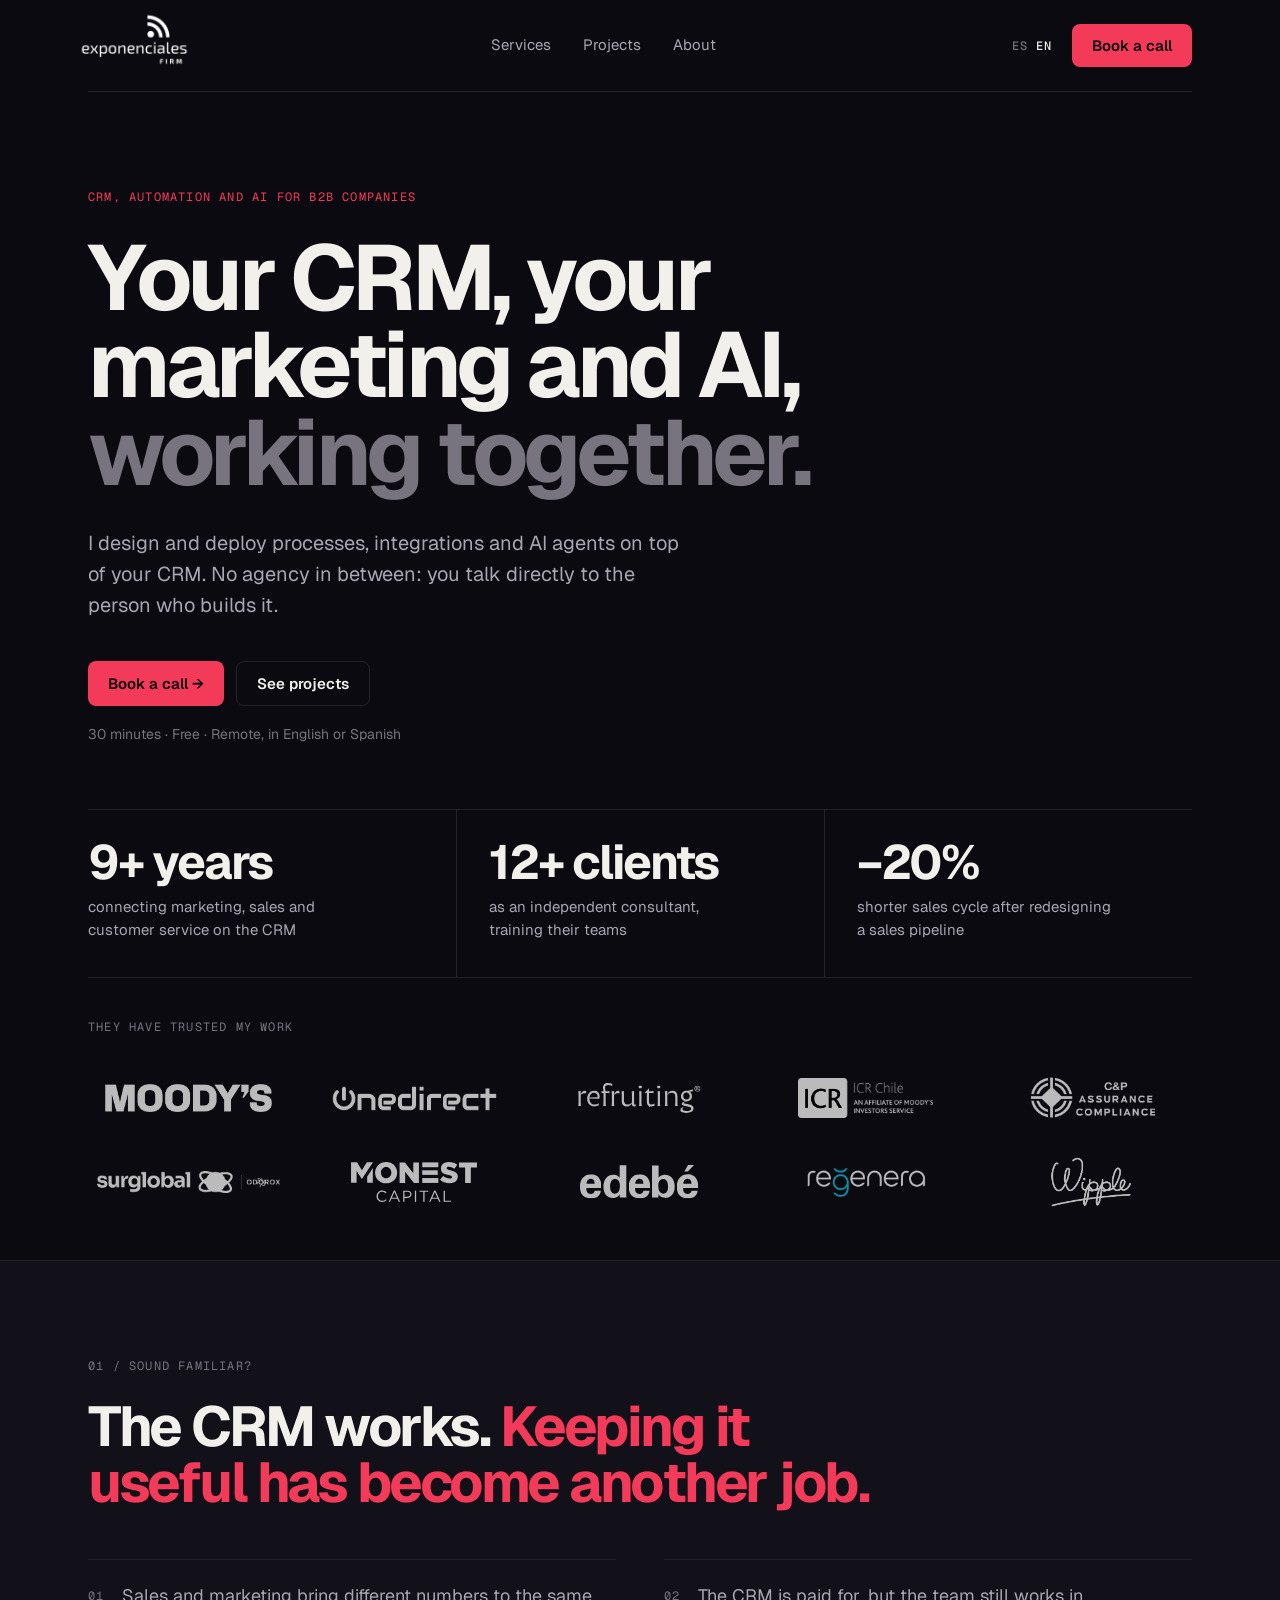
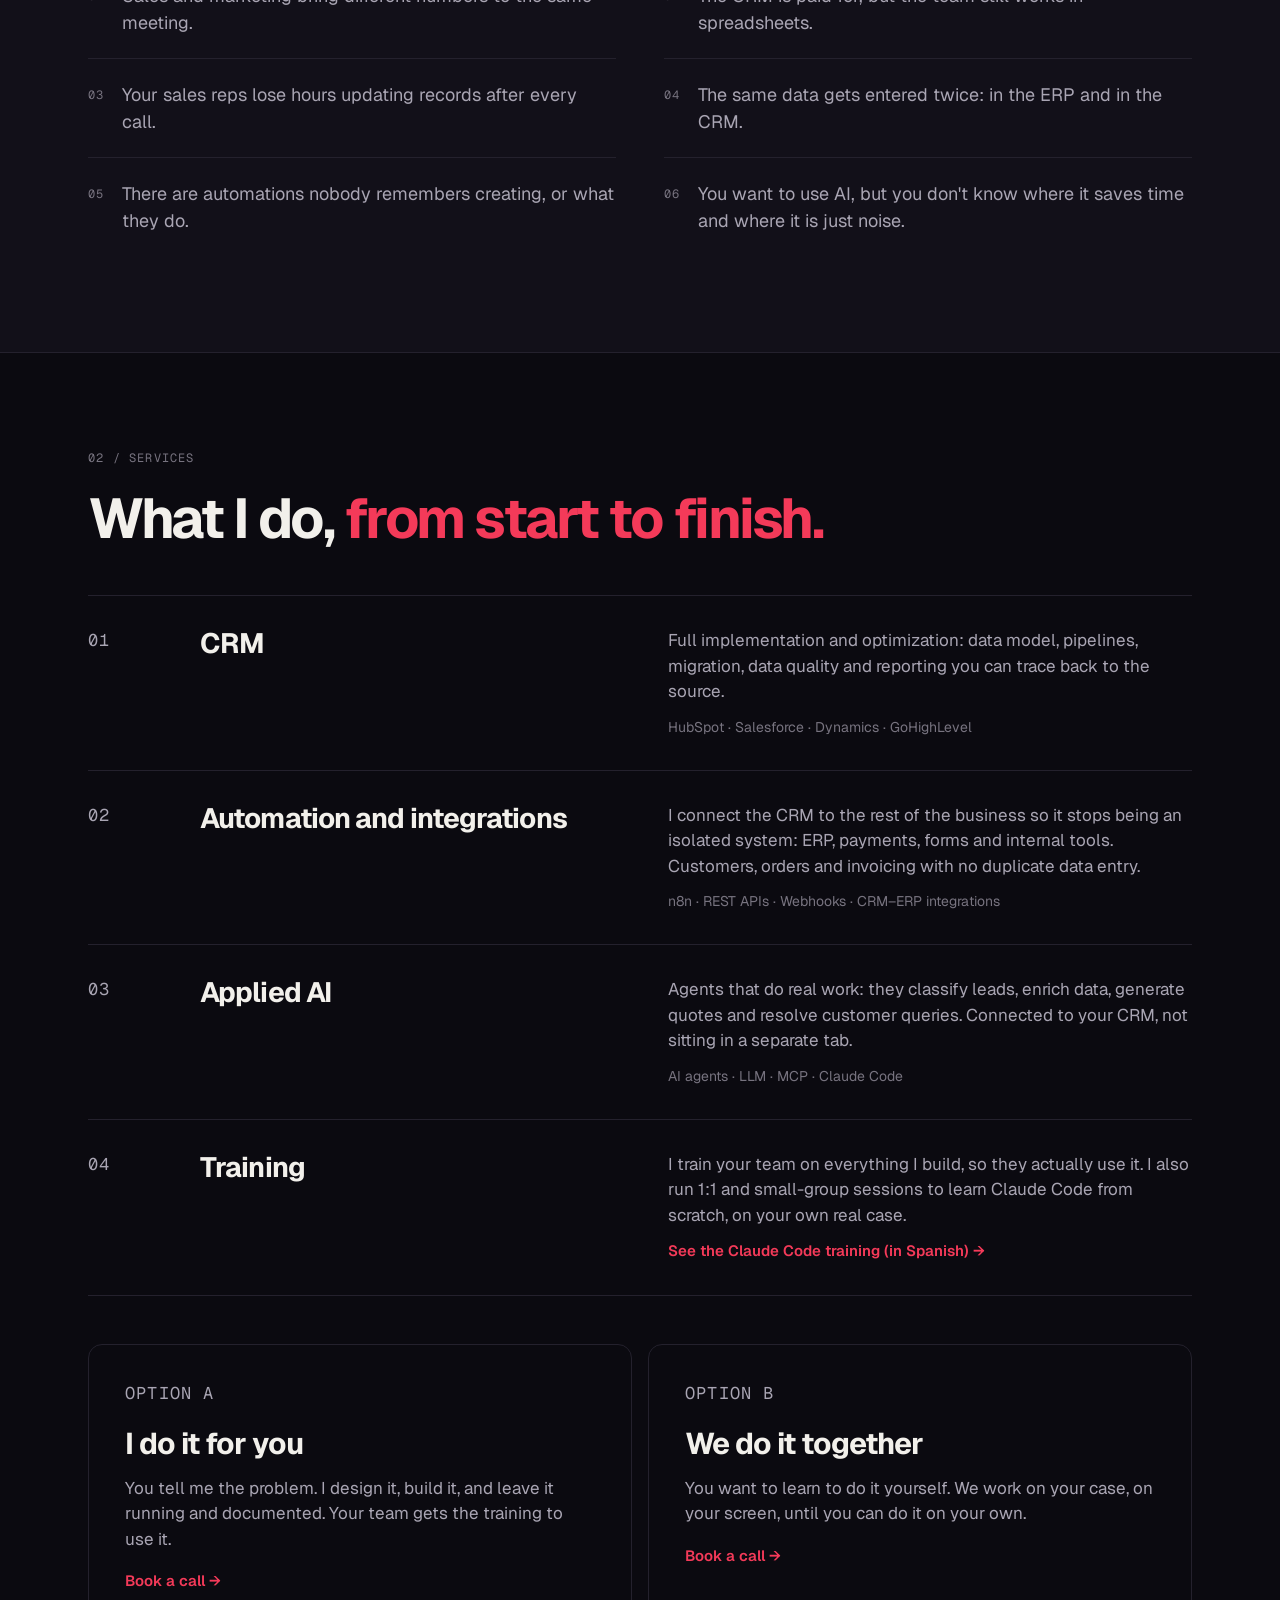
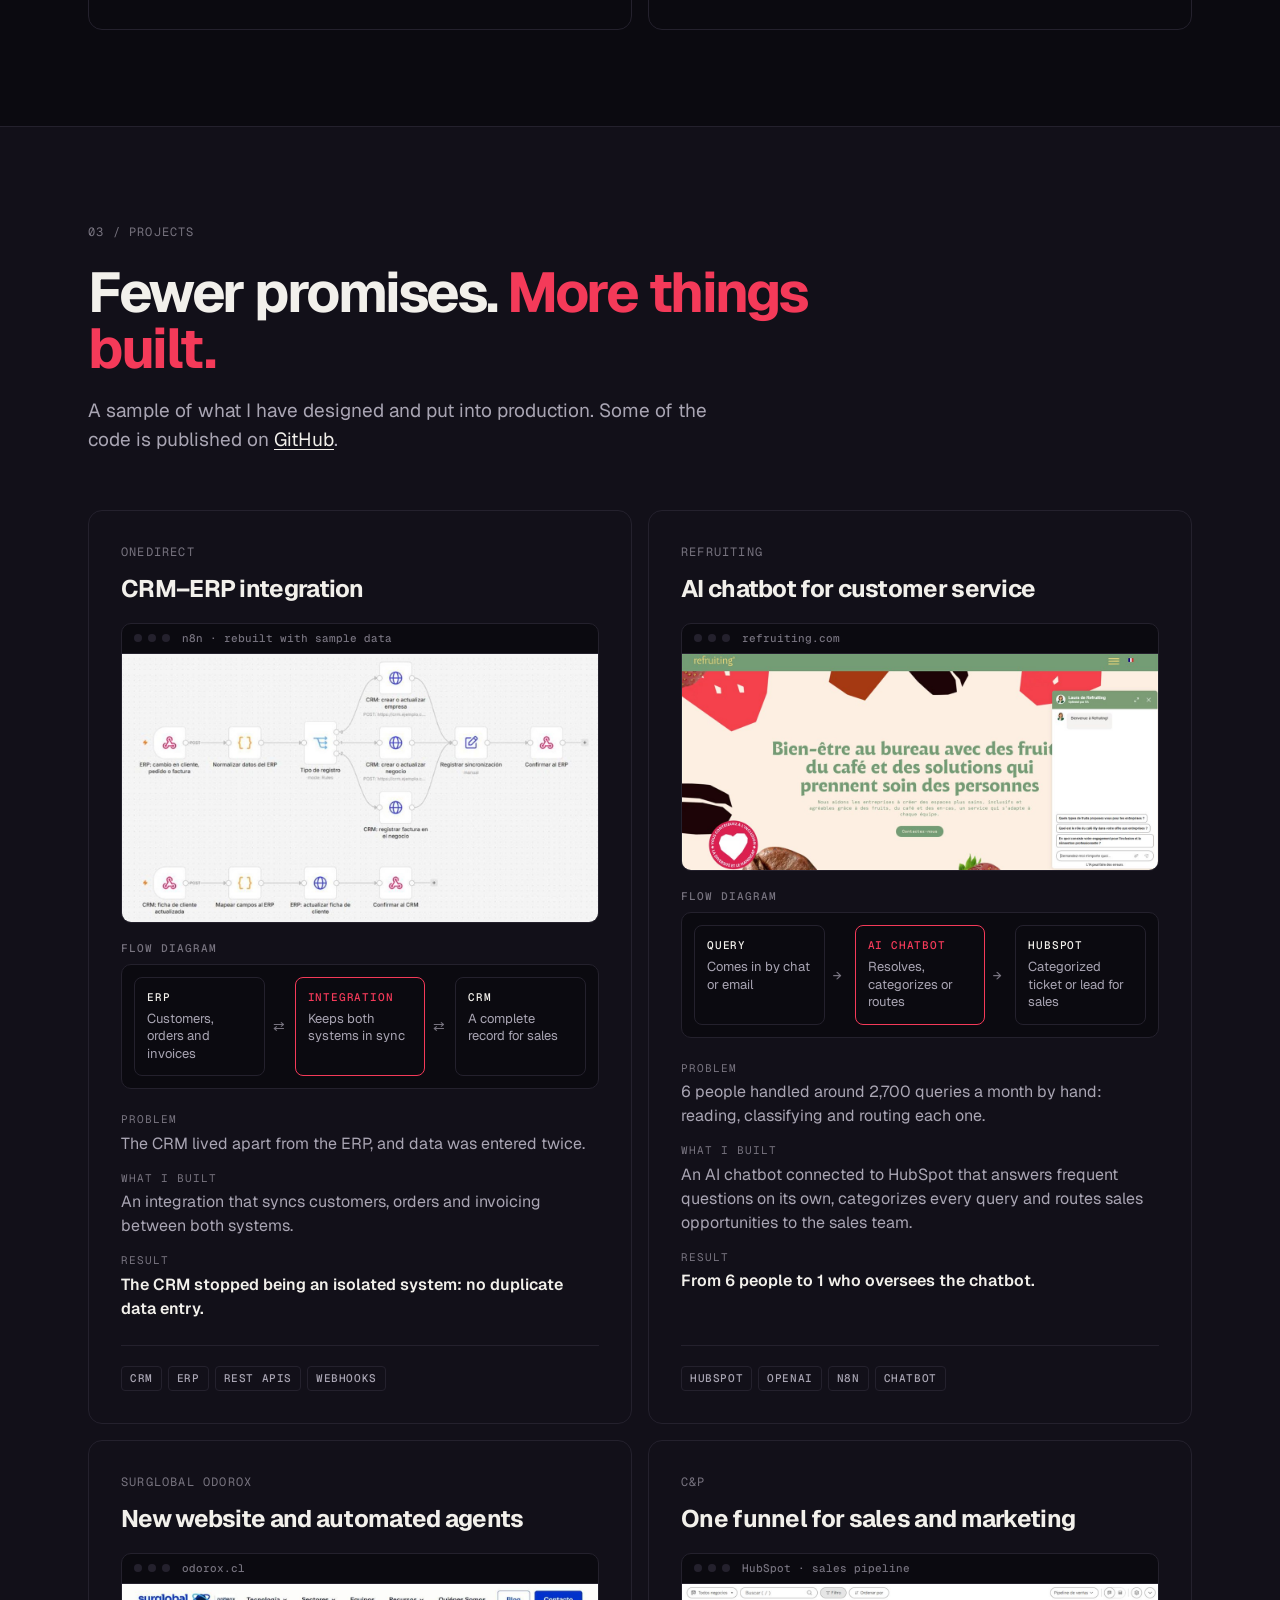
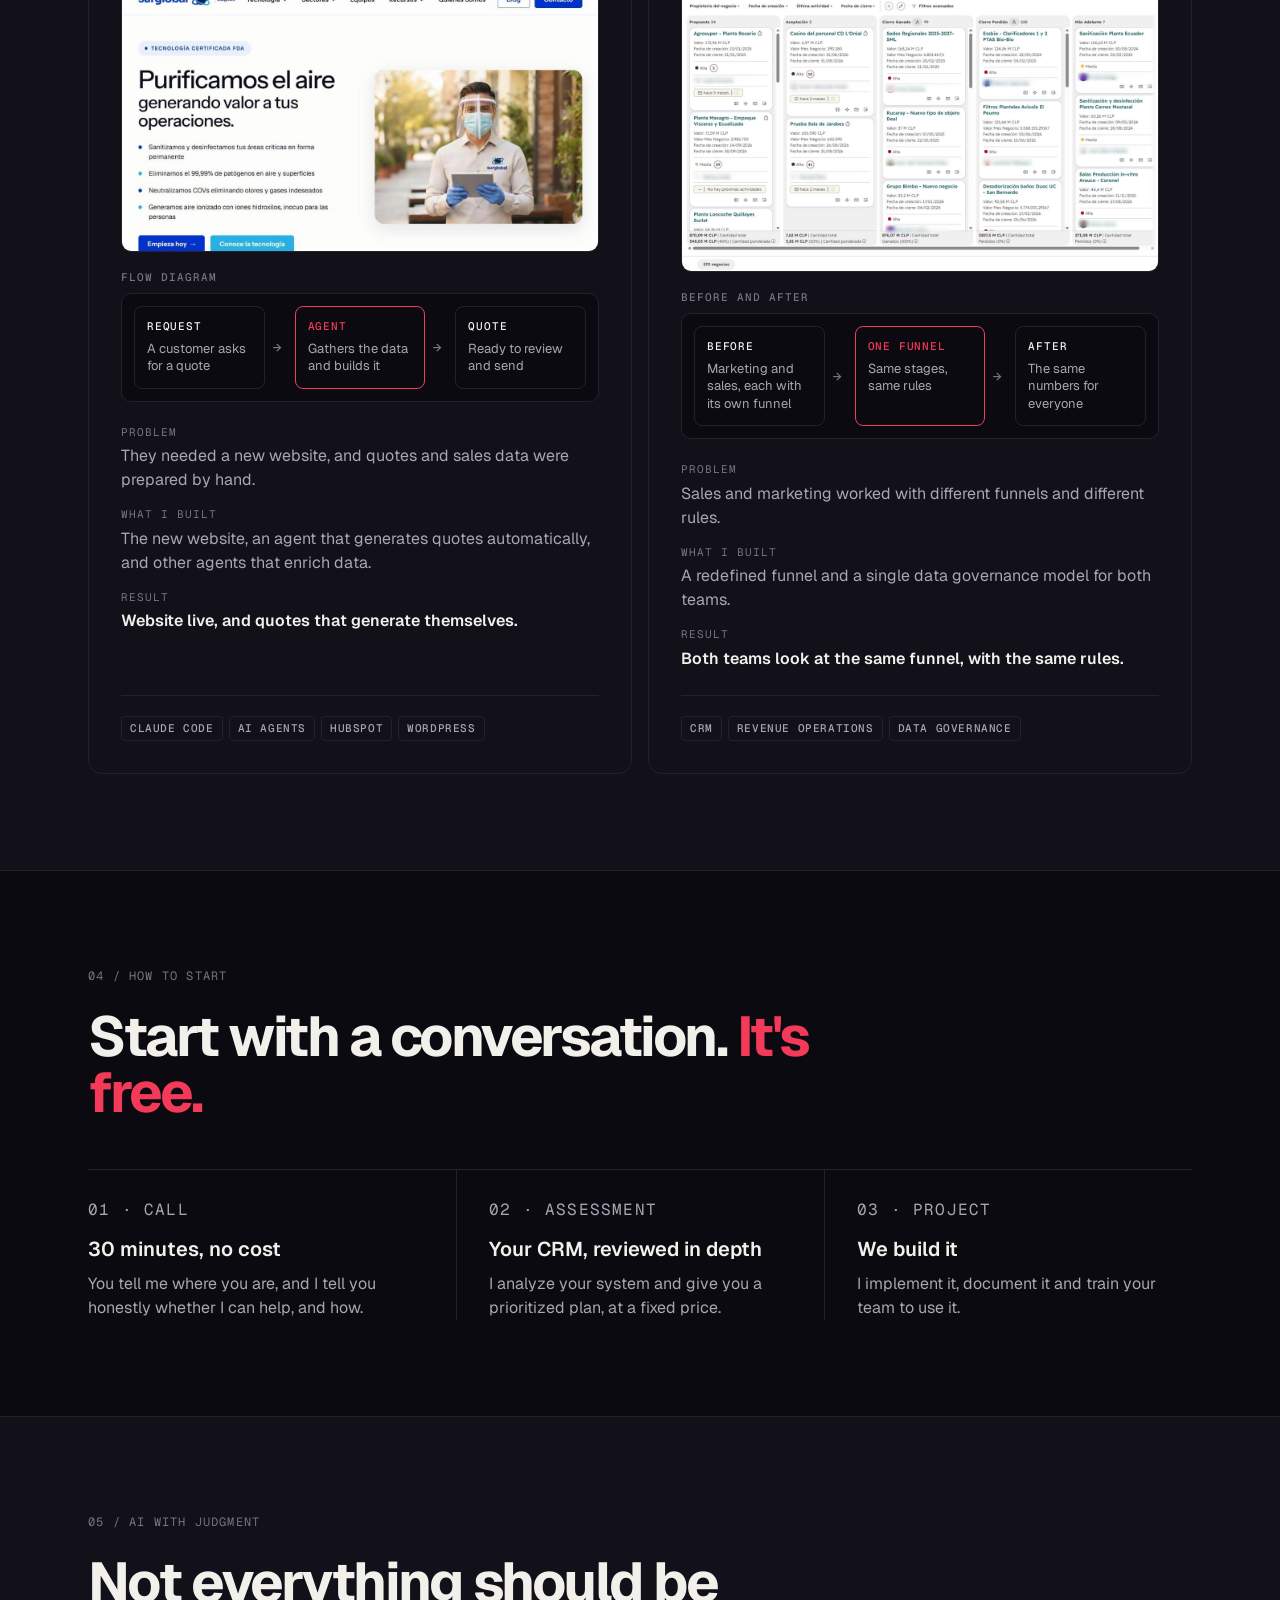
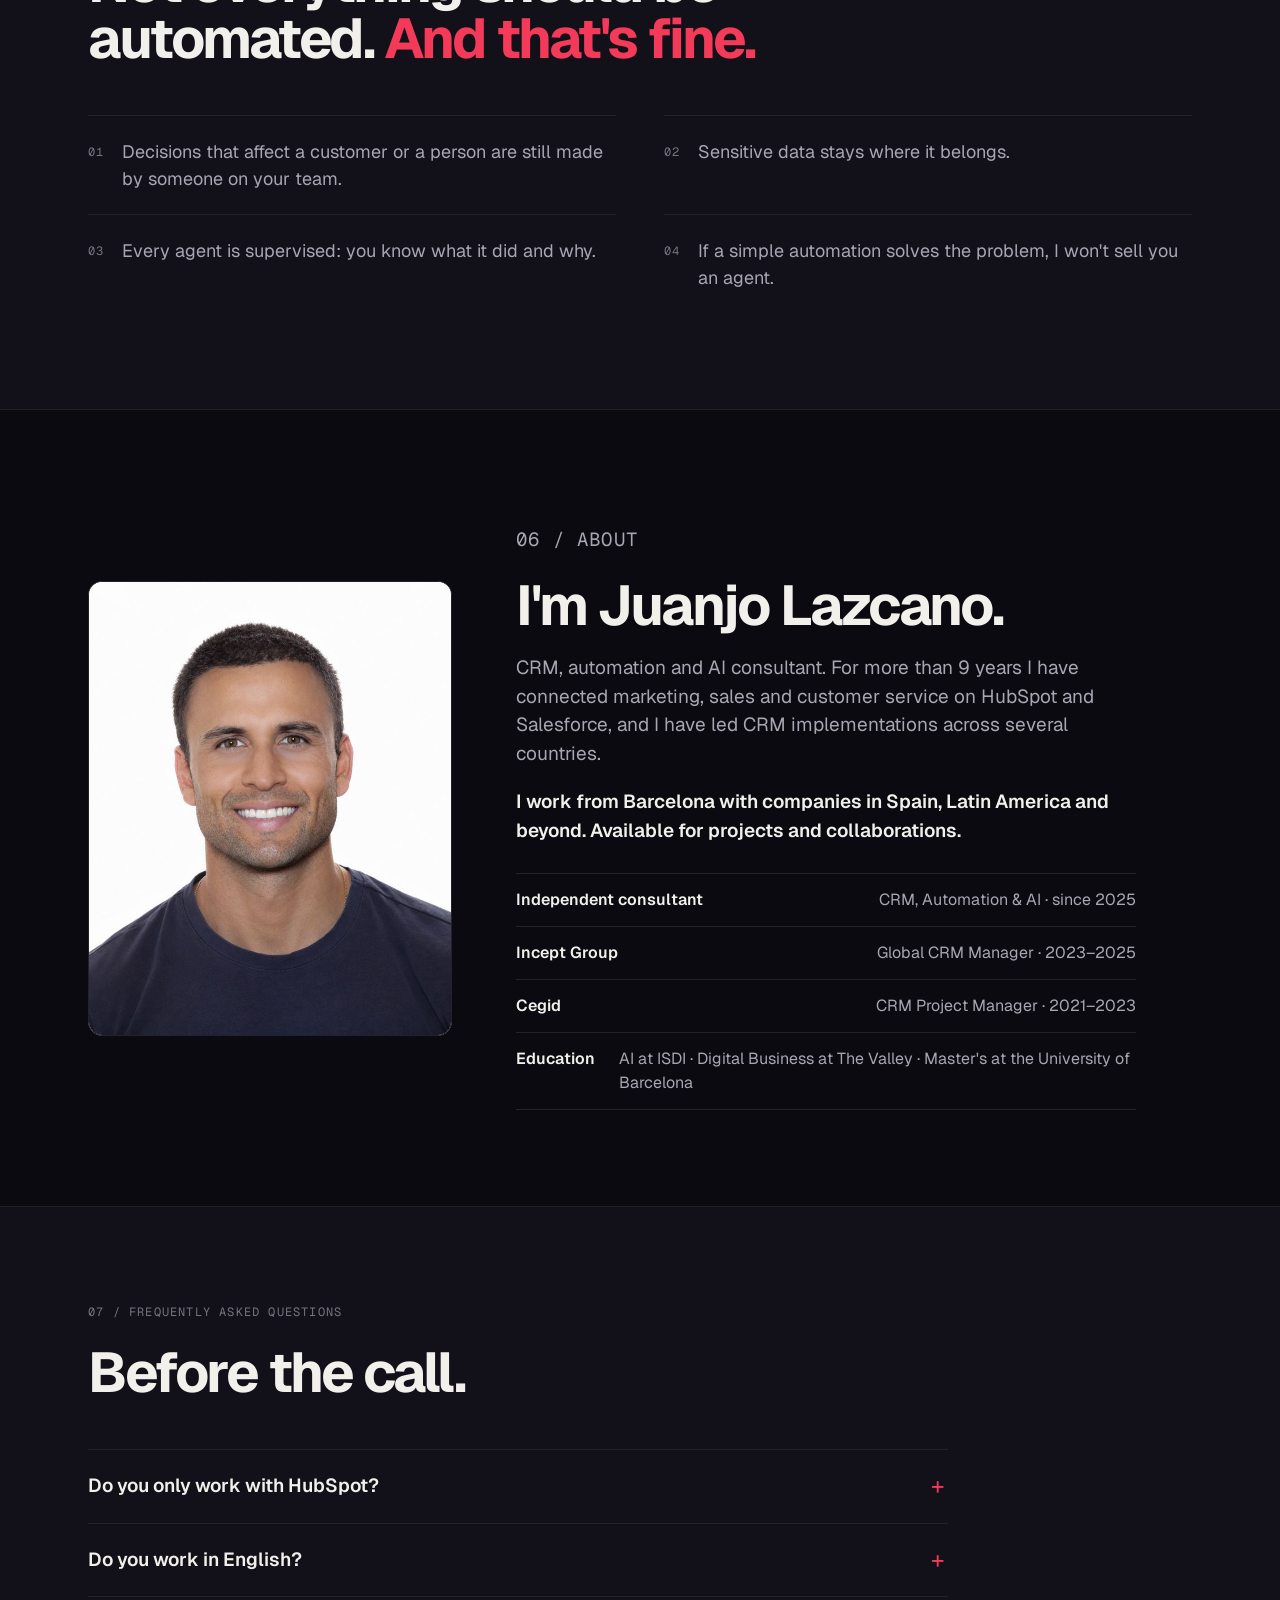
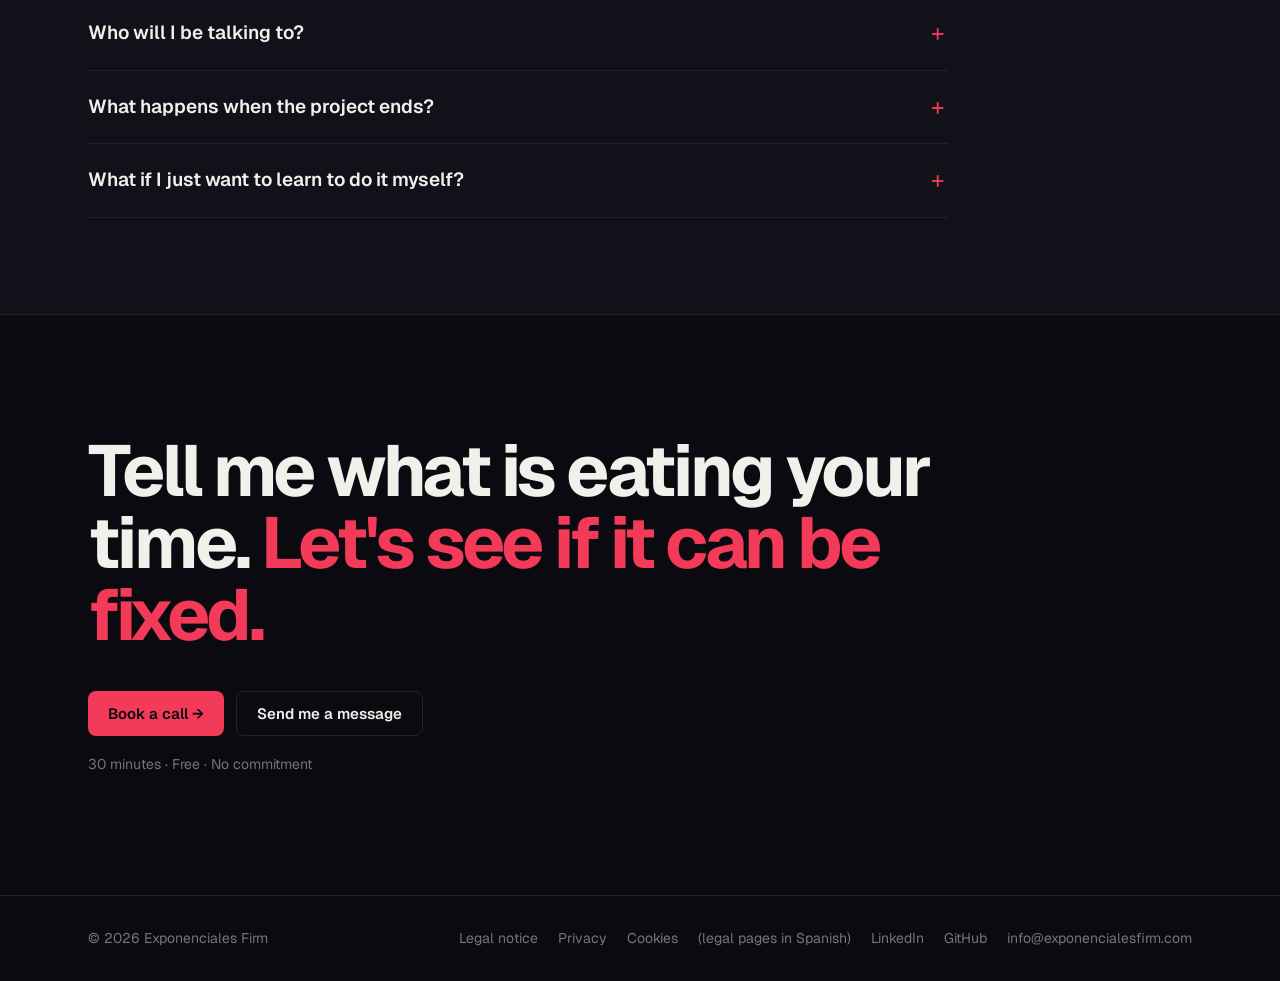
==== en/index.html @ 1106f05f "Proyectos: captura del pipeline en HubSpot en la tarjeta de C&P (nombres de personas difuminados) Co" ====
<!doctype html>
<html lang="en">
<head>
<meta charset="utf-8">
<meta name="viewport" content="width=device-width, initial-scale=1">
<title>CRM, HubSpot &amp; AI Consultant for B2B | Exponenciales Firm</title>
<meta name="description" content="CRM, automation and AI consulting for B2B companies. HubSpot, Salesforce, n8n and AI agents, with no agency in between. Book a free call.">
<link rel="icon" type="image/png" sizes="32x32" href="/favicon-32.png">
<link rel="icon" type="image/png" sizes="512x512" href="/favicon-512.png">
<link rel="apple-touch-icon" href="/apple-touch-icon.png">
<meta name="theme-color" content="#0B0A10">
<meta name="author" content="Juanjo Lazcano">
<link rel="canonical" href="https://exponencialesfirm.com/en/">
<link rel="alternate" hreflang="es" href="https://exponencialesfirm.com/">
<link rel="alternate" hreflang="en" href="https://exponencialesfirm.com/en/">
<link rel="alternate" hreflang="x-default" href="https://exponencialesfirm.com/">
<meta property="og:type" content="website">
<meta property="og:locale" content="en_US">
<meta property="og:site_name" content="Exponenciales Firm">
<meta property="og:url" content="https://exponencialesfirm.com/en/">
<meta property="og:title" content="Your CRM, your marketing and AI, working together">
<meta property="og:description" content="CRM, automation and AI for B2B companies. No agency in between: you talk directly to the person who builds it.">
<meta property="og:image" content="https://exponencialesfirm.com/compartir-en.jpg">
<meta property="og:image:width" content="1200">
<meta property="og:image:height" content="630">
<meta name="twitter:card" content="summary_large_image">
<link rel="preconnect" href="https://fonts.googleapis.com">
<link href="https://fonts.googleapis.com/css2?family=Geist:wght@400;500;600;700&family=Geist+Mono:wght@500&display=swap" rel="stylesheet">
<style>
  :root{
    --bg:#0B0A10; --bg-2:#121019; --line:#24212D; --text:#F2F0EB; --text-2:#A9A5B3; --text-3:#77737F;
    --coral:#F43A59;
  }
  *{box-sizing:border-box;margin:0;padding:0}
  html{scroll-behavior:smooth}
  @media (prefers-reduced-motion:reduce){html{scroll-behavior:auto}}
  body{font-family:"Geist",system-ui,sans-serif;background:var(--bg);color:var(--text);-webkit-font-smoothing:antialiased;line-height:1.5}
  a{color:inherit;text-decoration:none}
  :focus-visible{outline:2px solid var(--text);outline-offset:3px;border-radius:4px}
  .wrap{max-width:1200px;margin:0 auto;padding:0 48px}
  .mono{font-family:"Geist Mono",ui-monospace,monospace;font-size:12px;letter-spacing:1.2px;text-transform:uppercase;color:var(--text-3)}
  .kicker{margin-bottom:24px}

  nav{display:flex;align-items:center;justify-content:space-between;padding:20px 0;border-bottom:1px solid var(--line)}
  nav img{height:72px;margin:-14px 0 -14px -14px;filter:brightness(0) invert(1)}
  nav ul{display:flex;gap:32px;list-style:none;font-size:15px;color:var(--text-2)}
  .nav-right{display:flex;align-items:center;gap:20px}
  .lang{display:flex;gap:8px;font:500 12px/1 "Geist Mono",ui-monospace,monospace;letter-spacing:1px;color:var(--text-3)}
  .lang a:hover,.lang a[aria-current]{color:var(--text)}
  nav ul a:hover{color:var(--text)}
  .btn{display:inline-flex;align-items:center;gap:8px;font:600 15px/1 "Geist",sans-serif;padding:14px 20px;border-radius:8px;transition:transform .15s}
  .btn:hover{transform:translateY(-1px)}
  @media (prefers-reduced-motion:reduce){.btn{transition:none}.btn:hover{transform:none}}
  .btn--coral{background:var(--coral);color:#0B0A10}
  .btn--ghost{border:1px solid var(--line);color:var(--text)}

  section{padding:96px 0}
  .alt{background:var(--bg-2);border-top:1px solid var(--line);border-bottom:1px solid var(--line)}
  h2{font-weight:700;font-size:56px;line-height:1;letter-spacing:-2.5px;max-width:820px}
  h2 span{color:var(--coral)}
  .intro{font-size:19px;color:var(--text-2);max-width:620px;margin-top:20px}
  .intro a{color:var(--text);text-decoration:underline;text-underline-offset:3px}

  /* Hero */
  .hero{padding:96px 0 64px}
  .hero .mono{color:var(--coral);margin-bottom:28px}
  h1{font-weight:700;font-size:92px;line-height:.95;letter-spacing:-4.5px;max-width:1000px}
  h1 span{color:var(--text-3)}
  .lede{font-size:20px;line-height:1.55;color:var(--text-2);max-width:600px;margin:32px 0 40px}
  .ctas{display:flex;gap:12px;flex-wrap:wrap}
  .micro{margin-top:18px;font-size:14px;color:var(--text-3)}

  /* Cifras */
  .stats{display:grid;grid-template-columns:repeat(3,1fr);border-top:1px solid var(--line)}
  .stats > div{padding:28px 32px 36px 0}
  .stats > div + div{padding-left:32px;border-left:1px solid var(--line)}
  .stats b{display:block;font-weight:700;font-size:48px;letter-spacing:-2px;line-height:1}
  .stats p{color:var(--text-2);font-size:15px;margin-top:10px;max-width:260px}

  /* Clientes */
  .clients{padding:40px 0;border-top:1px solid var(--line)}
  .clients ul{list-style:none;display:grid;grid-template-columns:repeat(5,1fr);gap:8px 24px;margin-top:24px}
  .clients li{display:flex;align-items:center;justify-content:center;height:76px}
  .clients img{display:block;height:var(--h);width:auto;max-width:100%;object-fit:contain;filter:brightness(0) invert(1);opacity:.72}
  @media (max-width:860px){.clients ul{grid-template-columns:repeat(3,1fr)}.clients li{height:64px}.clients img{height:calc(var(--h) * .82)}}
  @media (max-width:520px){.clients ul{grid-template-columns:repeat(2,1fr);gap:4px 16px}}

  /* Filas numeradas */
  .rows{list-style:none;display:grid;grid-template-columns:1fr 1fr;gap:0 48px;margin-top:48px}
  .rows li{padding:22px 0;border-top:1px solid var(--line);display:flex;gap:18px;font-size:18px;color:var(--text-2)}
  .rows li .mono{padding-top:5px;flex:none}

  /* Servicios */
  .services{margin-top:48px;border-top:1px solid var(--line)}
  .service{display:grid;grid-template-columns:80px 1fr 1.2fr;gap:32px;padding:32px 0;border-bottom:1px solid var(--line);align-items:start}
  .service h3{font-weight:700;font-size:28px;letter-spacing:-.9px;line-height:1.1}
  .service p{color:var(--text-2);font-size:17px}
  .service .tools{margin-top:12px;font-size:14px;color:var(--text-3)}
  .service a{color:var(--coral);font-weight:600;font-size:15px;display:inline-block;margin-top:12px}

  /* Dos formas */
  .modes{display:grid;grid-template-columns:1fr 1fr;gap:16px;margin-top:48px}
  .mode{border:1px solid var(--line);border-radius:14px;padding:36px;background:var(--bg)}
  .mode h3{font-weight:700;font-size:30px;letter-spacing:-1px;margin:14px 0 10px}
  .mode p{color:var(--text-2);font-size:17px}
  .mode a{color:var(--coral);font-weight:600;font-size:15px;display:inline-block;margin-top:18px}

  /* Proyectos */
  .projects{display:grid;grid-template-columns:1fr 1fr;gap:16px;margin-top:56px}
  .project{border:1px solid var(--line);border-radius:14px;padding:32px;display:flex;flex-direction:column}
  .project h3{font-weight:700;font-size:24px;letter-spacing:-.7px;line-height:1.15;margin:14px 0 20px}
  .shot{margin:0 0 20px;border:1px solid var(--line);border-radius:10px;overflow:hidden;background:var(--bg)}
  .shot .bar{display:flex;align-items:center;gap:6px;padding:9px 12px;border-bottom:1px solid var(--line);font:500 11px/1 "Geist Mono",monospace;color:var(--text-3)}
  .shot .bar i{width:8px;height:8px;border-radius:50%;background:var(--line)}
  .shot .bar span{margin-left:6px}
  .shot a{display:block}
  .shot img{display:block;width:100%;height:auto}
  .shot a:focus-visible{outline:2px solid var(--coral);outline-offset:-2px}
  .flow{margin:0 0 8px}
  .flow figcaption{font:500 11px/1 "Geist Mono",monospace;letter-spacing:1px;text-transform:uppercase;color:var(--text-3);margin-bottom:10px}
  .flow ol{list-style:none;display:flex;align-items:stretch;border:1px solid var(--line);border-radius:10px;background:var(--bg);padding:12px}
  .flow li{flex:1;min-width:0;border:1px solid var(--line);border-radius:8px;padding:12px 12px 13px;position:relative}
  .flow li + li{margin-left:30px}
  .flow li + li::before{content:"→";position:absolute;left:-23px;top:50%;transform:translateY(-50%);font:500 14px/1 "Geist Mono",monospace;color:var(--text-3)}
  .flow li.sync::before{content:"⇄"}
  .flow b{display:block;font:500 11px/1.3 "Geist Mono",monospace;letter-spacing:.8px;text-transform:uppercase;color:var(--text)}
  .flow span{display:block;font-size:13px;line-height:1.35;color:var(--text-2);margin-top:6px}
  .flow li.key{border-color:var(--coral)}
  .flow li.key b{color:var(--coral)}
  @media (max-width:560px){
    .flow ol{flex-direction:column}
    .flow li + li{margin-left:0;margin-top:28px}
    .flow li + li::before{content:"↓";left:50%;top:-21px;transform:translateX(-50%)}
    .flow li.sync::before{content:"⇅"}
  }
  .project dl{flex:1}
  .project dt{font-family:"Geist Mono",monospace;font-size:11px;letter-spacing:1px;text-transform:uppercase;color:var(--text-3);margin-top:14px}
  .project dd{color:var(--text-2);font-size:16px;margin-top:4px}
  .project dd.result{color:var(--text);font-weight:600}
  .stack{display:flex;flex-wrap:wrap;gap:6px;margin-top:24px;padding-top:20px;border-top:1px solid var(--line)}
  .stack span{font:500 11px/1 "Geist Mono",monospace;letter-spacing:.6px;text-transform:uppercase;color:var(--text-2);border:1px solid var(--line);border-radius:4px;padding:6px 8px}

  /* Pasos */
  .steps{display:grid;grid-template-columns:repeat(3,1fr);border-top:1px solid var(--line);margin-top:48px}
  .steps > div{padding:28px 32px 0 0}
  .steps > div + div{padding-left:32px;border-left:1px solid var(--line)}
  .steps h3{font-weight:600;font-size:20px;margin:12px 0 8px}
  .steps p{color:var(--text-2);font-size:16px}

  /* Quién soy */
  .about{display:grid;grid-template-columns:.7fr 1.3fr;gap:64px;align-items:center}
  .photo{aspect-ratio:4/5;border-radius:14px;overflow:hidden;border:1px solid var(--line);background:#fff}
  .photo img{width:100%;height:100%;object-fit:cover;object-position:50% 20%;display:block}
  .about p{font-size:19px;color:var(--text-2);margin-top:20px;max-width:620px}
  .about p.strong{color:var(--text);font-weight:600}
  .path{list-style:none;margin-top:28px;border-top:1px solid var(--line);max-width:620px}
  .path li{display:flex;justify-content:space-between;gap:24px;padding:14px 0;border-bottom:1px solid var(--line);font-size:16px;color:var(--text-2)}
  .path li b{color:var(--text);font-weight:600}

  /* FAQ */
  .faq{margin-top:48px;max-width:860px}
  .faq details{border-top:1px solid var(--line)}
  .faq details:last-child{border-bottom:1px solid var(--line)}
  .faq summary{list-style:none;cursor:pointer;padding:22px 40px 22px 0;font-size:19px;font-weight:600;position:relative}
  .faq summary::-webkit-details-marker{display:none}
  .faq summary::after{content:"+";position:absolute;right:4px;top:18px;font-size:24px;font-weight:400;color:var(--coral)}
  .faq details[open] summary::after{content:"−"}
  .faq details p{padding:0 40px 24px 0;color:var(--text-2);font-size:17px}

  .final{padding:120px 0}
  .final h2{font-size:72px;letter-spacing:-3.5px;max-width:900px}
  .final .ctas{margin-top:40px}

  footer{border-top:1px solid var(--line);padding:32px 0;font-size:14px;color:var(--text-3)}
  footer .wrap{display:flex;justify-content:space-between;gap:16px;flex-wrap:wrap}
  footer .legal{display:flex;gap:8px 20px;flex-wrap:wrap}
  footer a:hover{color:var(--text)}
  button.btn{cursor:pointer}
  button.btn--ghost{background:transparent}
  button.btn--coral{border:0}
  .contact-form{margin-top:48px;padding-top:32px;border-top:1px solid var(--line);max-width:620px;scroll-margin-top:24px}
  .contact-form[hidden]{display:none}
  .hsf{display:grid;grid-template-columns:1fr 1fr;gap:18px 16px;margin-top:20px}
  .hsf .full{grid-column:1/-1}
  .hsf label{display:block;font-size:14px;font-weight:500;color:var(--text-2);margin-bottom:8px}
  .hsf label i{font-style:normal;color:var(--coral)}
  .hsf input[type=text],.hsf input[type=email],.hsf input[type=tel],.hsf textarea{width:100%;font:400 16px/1.4 "Geist",system-ui,sans-serif;color:var(--text);background:var(--bg-2);border:1px solid var(--line);border-radius:8px;padding:13px 14px}
  .hsf textarea{min-height:120px;resize:vertical;display:block}
  .hsf input:focus-visible,.hsf textarea:focus-visible{outline:2px solid var(--coral);outline-offset:1px;border-color:transparent}
  .hsf ::placeholder{color:var(--text-3)}
  .hsf .consent{display:flex;gap:10px;align-items:flex-start;font-size:14px;font-weight:400;color:var(--text-2);margin:0}
  .hsf .consent input{margin-top:3px;accent-color:var(--coral);width:16px;height:16px;flex:none}
  .hsf .consent a{color:var(--text);text-decoration:underline;text-underline-offset:3px}
  .hsf .trap{position:absolute;left:-9999px;width:1px;height:1px;overflow:hidden}
  .hsf-status{font-size:15px;margin-top:12px;color:var(--text-2);min-height:1.4em}
  .hsf-status[data-tipo="error"]{color:#FF8A9A}
  .hsf-ok{margin-top:20px;padding:22px 24px;border:1px solid var(--line);border-radius:12px;font-size:17px;color:var(--text);max-width:620px}
  @media (max-width:560px){.hsf{grid-template-columns:1fr}}
  .final .micro a{color:var(--text-2);text-decoration:underline;text-underline-offset:3px}

  @media (max-width:860px){
    .wrap{padding:0 20px}
    nav ul{display:none}
    nav .btn{padding:12px 14px;font-size:14px}
    .nav-right{gap:12px}
    section{padding:64px 0}
    .hero{padding:56px 0 40px}
    h1{font-size:48px;letter-spacing:-2px}
    h2{font-size:36px;letter-spacing:-1.2px}
    .final h2{font-size:44px;letter-spacing:-1.8px}
    .stats,.steps{grid-template-columns:1fr}
    .stats > div,.stats > div + div,.steps > div,.steps > div + div{padding:24px 0;border-left:0;border-bottom:1px solid var(--line)}
    .rows,.modes,.projects,.about{grid-template-columns:1fr}
    .service{grid-template-columns:1fr;gap:10px}
    .about{gap:32px}
    .photo{max-width:320px}
    .mode,.project{padding:24px}
    .path li{flex-direction:column;gap:2px}
  }
</style>
<script type="application/ld+json" id="datos-estructurados">
{
 "@context": "https://schema.org",
 "@graph": [
  {
   "@type": "WebPage",
   "@id": "https://exponencialesfirm.com/en/#pagina",
   "url": "https://exponencialesfirm.com/en/",
   "name": "CRM, HubSpot & AI Consultant for B2B",
   "inLanguage": "en",
   "about": {
    "@id": "https://exponencialesfirm.com/#negocio"
   }
  },
  {
   "@type": "ProfessionalService",
   "@id": "https://exponencialesfirm.com/#negocio",
   "name": "Exponenciales Firm",
   "url": "https://exponencialesfirm.com/en/",
   "logo": "https://exponencialesfirm.com/favicon-512.png",
   "image": "https://exponencialesfirm.com/compartir-en.jpg",
   "description": "CRM, automation and AI consulting for B2B companies: HubSpot, Salesforce, n8n and AI agents.",
   "email": "info@exponencialesfirm.com",
   "telephone": "+34 662 294 412",
   "founder": {
    "@id": "https://exponencialesfirm.com/#juanjo"
   },
   "areaServed": [
    "ES",
    "CL",
    "Latin America"
   ],
   "availableLanguage": [
    "es",
    "en"
   ],
   "knowsAbout": [
    "CRM",
    "HubSpot",
    "Salesforce",
    "n8n",
    "AI agents",
    "Claude Code"
   ],
   "potentialAction": {
    "@type": "ReserveAction",
    "target": "https://meetings-eu1.hubspot.com/exponenciales-firm/juanjo",
    "name": "Book a call"
   }
  },
  {
   "@type": "Person",
   "@id": "https://exponencialesfirm.com/#juanjo",
   "name": "Juanjo Lazcano",
   "alternateName": "Juan José Lazcano",
   "jobTitle": "CRM, Automation & AI Consultant",
   "url": "https://exponencialesfirm.com/en/",
   "image": "https://exponencialesfirm.com/juanjo-lazcano.jpg",
   "email": "info@exponencialesfirm.com",
   "knowsLanguage": [
    "es",
    "en"
   ],
   "knowsAbout": [
    "CRM",
    "HubSpot",
    "Salesforce",
    "n8n",
    "Revenue Operations",
    "AI agents",
    "Claude Code",
    "Marketing automation"
   ],
   "sameAs": [
    "https://www.linkedin.com/in/juanjoselazcano",
    "https://github.com/juanjolaz90"
   ],
   "worksFor": {
    "@id": "https://exponencialesfirm.com/#negocio"
   }
  },
  {
   "@type": "FAQPage",
   "@id": "https://exponencialesfirm.com/en/#faq",
   "inLanguage": "en",
   "mainEntity": [
    {
     "@type": "Question",
     "name": "Do you only work with HubSpot?",
     "acceptedAnswer": {
      "@type": "Answer",
      "text": "No. HubSpot is my specialty, but I also work with Salesforce, Dynamics and GoHighLevel. I don't sell you a tool: I help you with the one you already have."
     }
    },
    {
     "@type": "Question",
     "name": "Do you work in English?",
     "acceptedAnswer": {
      "@type": "Answer",
      "text": "Yes. I work remotely, in English and Spanish, with companies in Spain, Latin America and elsewhere, and I arrange schedules so that they overlap."
     }
    },
    {
     "@type": "Question",
     "name": "Who will I be talking to?",
     "acceptedAnswer": {
      "@type": "Answer",
      "text": "Me. The person on the first call is the one who designs and builds the project."
     }
    },
    {
     "@type": "Question",
     "name": "What happens when the project ends?",
     "acceptedAnswer": {
      "@type": "Answer",
      "text": "Everything is documented and your team is trained to use it. If you want to keep improving it afterwards, we talk."
     }
    },
    {
     "@type": "Question",
     "name": "What if I just want to learn to do it myself?",
     "acceptedAnswer": {
      "@type": "Answer",
      "text": "Then we work on it together, on your own case. My Claude Code training for individuals is currently delivered in Spanish."
     }
    }
   ]
  }
 ]
}
</script>
</head>
<body>

<div class="wrap">
  <nav aria-label="Main">
    <a href="/en/"><img src="/Logo Exponenciales.png" alt="Exponenciales Firm, home"></a>
    <ul>
      <li><a href="#services">Services</a></li>
      <li><a href="#projects">Projects</a></li>
      <li><a href="#about">About</a></li>
    </ul>
    <div class="nav-right">
      <div class="lang" aria-label="Language"><a href="/" lang="es">ES</a><a href="/en/" aria-current="true" lang="en">EN</a></div>
      <a class="btn btn--coral" href="https://meetings-eu1.hubspot.com/exponenciales-firm/juanjo" target="_blank" rel="noopener">Book a call</a>
    </div>
  </nav>

  <header class="hero">
    <p class="mono">CRM, automation and AI for B2B companies</p>
    <h1>Your CRM, your marketing and AI, <span>working together.</span></h1>
    <p class="lede">I design and deploy processes, integrations and AI agents on top of your CRM. No agency in between: you talk directly to the person who builds it.</p>
    <div class="ctas">
      <a class="btn btn--coral" href="https://meetings-eu1.hubspot.com/exponenciales-firm/juanjo" target="_blank" rel="noopener">Book a call →</a>
      <a class="btn btn--ghost" href="#projects">See projects</a>
    </div>
    <p class="micro">30 minutes · Free · Remote, in English or Spanish</p>
  </header>

  <div class="stats">
    <div><b>9+ years</b><p>connecting marketing, sales and customer service on the CRM</p></div>
    <div><b>12+ clients</b><p>as an independent consultant, training their teams</p></div>
    <div><b>−20%</b><p>shorter sales cycle after redesigning a sales pipeline</p></div>
  </div>

  <div class="clients">
    <p class="mono">They have trusted my work</p>
    <ul>
      <li><img src="/logos/moodys.png" alt="Moody's" style="--h:28px"></li>
      <li><img src="/logos/onedirect.png" alt="Onedirect" style="--h:25px"></li>
      <li><img src="/logos/refruiting.svg" alt="Refruiting" style="--h:30px"></li>
      <li><img src="/logos/icr.png" alt="ICR Chile" style="--h:40px;filter:invert(1) grayscale(1) brightness(1.5)"></li>
      <li><img src="/logos/cp.webp" alt="C&amp;P" style="--h:46px"></li>
      <li><img src="/logos/surglobal-odorox.png" alt="SurGlobal Odorox" style="--h:22px;filter:none"></li>
      <li><img src="/logos/monest-capital.svg" alt="Monest Capital" style="--h:40px"></li>
      <li><img src="/logos/edebe.svg" alt="Edebé" style="--h:34px"></li>
      <li><img src="/logos/regenera.webp" alt="Regenera Health" style="--h:44px;filter:none"></li>
      <li><img src="/logos/wipple.webp" alt="Wipple" style="--h:62px"></li>
    </ul>
  </div>
</div>

<section class="alt" aria-labelledby="t-familiar">
  <div class="wrap">
    <p class="mono kicker">01 / Sound familiar?</p>
    <h2 id="t-familiar">The CRM works. <span>Keeping it useful has become another job.</span></h2>
    <ul class="rows">
      <li><span class="mono">01</span>Sales and marketing bring different numbers to the same meeting.</li>
      <li><span class="mono">02</span>The CRM is paid for, but the team still works in spreadsheets.</li>
      <li><span class="mono">03</span>Your sales reps lose hours updating records after every call.</li>
      <li><span class="mono">04</span>The same data gets entered twice: in the ERP and in the CRM.</li>
      <li><span class="mono">05</span>There are automations nobody remembers creating, or what they do.</li>
      <li><span class="mono">06</span>You want to use AI, but you don't know where it saves time and where it is just noise.</li>
    </ul>
  </div>
</section>

<section id="services" aria-labelledby="t-services">
  <div class="wrap">
    <p class="mono kicker">02 / Services</p>
    <h2 id="t-services">What I do, <span>from start to finish.</span></h2>
    <div class="services">
      <div class="service">
        <p class="mono">01</p>
        <h3>CRM</h3>
        <div>
          <p>Full implementation and optimization: data model, pipelines, migration, data quality and reporting you can trace back to the source.</p>
          <p class="tools">HubSpot · Salesforce · Dynamics · GoHighLevel</p>
        </div>
      </div>
      <div class="service">
        <p class="mono">02</p>
        <h3>Automation and integrations</h3>
        <div>
          <p>I connect the CRM to the rest of the business so it stops being an isolated system: ERP, payments, forms and internal tools. Customers, orders and invoicing with no duplicate data entry.</p>
          <p class="tools">n8n · REST APIs · Webhooks · CRM–ERP integrations</p>
        </div>
      </div>
      <div class="service">
        <p class="mono">03</p>
        <h3>Applied AI</h3>
        <div>
          <p>Agents that do real work: they classify leads, enrich data, generate quotes and resolve customer queries. Connected to your CRM, not sitting in a separate tab.</p>
          <p class="tools">AI agents · LLM · MCP · Claude Code</p>
        </div>
      </div>
      <div class="service">
        <p class="mono">04</p>
        <h3>Training</h3>
        <div>
          <p>I train your team on everything I build, so they actually use it. I also run 1:1 and small-group sessions to learn Claude Code from scratch, on your own real case.</p>
          <a href="/formacion">See the Claude Code training (in Spanish) →</a>
        </div>
      </div>
    </div>

    <div class="modes">
      <div class="mode">
        <p class="mono">Option A</p>
        <h3>I do it for you</h3>
        <p>You tell me the problem. I design it, build it, and leave it running and documented. Your team gets the training to use it.</p>
        <a href="https://meetings-eu1.hubspot.com/exponenciales-firm/juanjo" target="_blank" rel="noopener">Book a call →</a>
      </div>
      <div class="mode">
        <p class="mono">Option B</p>
        <h3>We do it together</h3>
        <p>You want to learn to do it yourself. We work on your case, on your screen, until you can do it on your own.</p>
        <a href="https://meetings-eu1.hubspot.com/exponenciales-firm/juanjo" target="_blank" rel="noopener">Book a call →</a>
      </div>
    </div>
  </div>
</section>

<section class="alt" id="projects" aria-labelledby="t-projects">
  <div class="wrap">
    <p class="mono kicker">03 / Projects</p>
    <h2 id="t-projects">Fewer promises. <span>More things built.</span></h2>
    <p class="intro">A sample of what I have designed and put into production. Some of the code is published on <a href="https://github.com/juanjolaz90/n8n-workflows" target="_blank" rel="noopener">GitHub</a>.</p>

    <div class="projects">
      <article class="project">
        <p class="mono">Onedirect</p>
        <h3>CRM–ERP integration</h3>
        <figure class="shot">
          <div class="bar"><i></i><i></i><i></i><span>n8n · rebuilt with sample data</span></div>
          <img src="/proyectos/onedirect-crm-erp-n8n.jpg" width="1184" height="666" loading="lazy" alt="n8n workflow that syncs customers, orders and invoices between the ERP and the CRM in both directions (rebuilt with sample data)">
        </figure>
        <figure class="flow">
          <figcaption>Flow diagram</figcaption>
          <ol>
            <li><b>ERP</b><span>Customers, orders and invoices</span></li>
            <li class="key sync"><b>Integration</b><span>Keeps both systems in sync</span></li>
            <li class="sync"><b>CRM</b><span>A complete record for sales</span></li>
          </ol>
        </figure>
        <dl>
          <dt>Problem</dt><dd>The CRM lived apart from the ERP, and data was entered twice.</dd>
          <dt>What I built</dt><dd>An integration that syncs customers, orders and invoicing between both systems.</dd>
          <dt>Result</dt><dd class="result">The CRM stopped being an isolated system: no duplicate data entry.</dd>
        </dl>
        <div class="stack"><span>CRM</span><span>ERP</span><span>REST APIs</span><span>Webhooks</span></div>
      </article>

      <article class="project">
        <p class="mono">Refruiting</p>
        <h3>AI chatbot for customer service</h3>
        <figure class="shot">
          <div class="bar" aria-hidden="true"><i></i><i></i><i></i><span>refruiting.com</span></div>
          <a href="https://www.refruiting.com/" target="_blank" rel="noopener" aria-label="See the site: refruiting.com"><img src="/proyectos/refruiting-chatbot.jpg" width="1184" height="538" loading="lazy" alt="Refruiting website with the AI chatbot open"></a>
        </figure>
        <figure class="flow">
          <figcaption>Flow diagram</figcaption>
          <ol>
            <li><b>Query</b><span>Comes in by chat or email</span></li>
            <li class="key"><b>AI chatbot</b><span>Resolves, categorizes or routes</span></li>
            <li><b>HubSpot</b><span>Categorized ticket or lead for sales</span></li>
          </ol>
        </figure>
        <dl>
          <dt>Problem</dt><dd>6 people handled around 2,700 queries a month by hand: reading, classifying and routing each one.</dd>
          <dt>What I built</dt><dd>An AI chatbot connected to HubSpot that answers frequent questions on its own, categorizes every query and routes sales opportunities to the sales team.</dd>
          <dt>Result</dt><dd class="result">From 6 people to 1 who oversees the chatbot.</dd>
        </dl>
        <div class="stack"><span>HubSpot</span><span>OpenAI</span><span>n8n</span><span>Chatbot</span></div>
      </article>

      <article class="project">
        <p class="mono">SurGlobal Odorox</p>
        <h3>New website and automated agents</h3>
        <figure class="shot">
          <div class="bar" aria-hidden="true"><i></i><i></i><i></i><span>odorox.cl</span></div>
          <a href="https://odorox.cl/" target="_blank" rel="noopener" aria-label="See the site: odorox.cl"><img src="/proyectos/surglobal-odorox-web.jpg" width="1184" height="666" loading="lazy" alt="Screenshot of the SurGlobal Odorox website (odorox.cl), built with Claude Code"></a>
        </figure>
        <figure class="flow">
          <figcaption>Flow diagram</figcaption>
          <ol>
            <li><b>Request</b><span>A customer asks for a quote</span></li>
            <li class="key"><b>Agent</b><span>Gathers the data and builds it</span></li>
            <li><b>Quote</b><span>Ready to review and send</span></li>
          </ol>
        </figure>
        <dl>
          <dt>Problem</dt><dd>They needed a new website, and quotes and sales data were prepared by hand.</dd>
          <dt>What I built</dt><dd>The new website, an agent that generates quotes automatically, and other agents that enrich data.</dd>
          <dt>Result</dt><dd class="result">Website live, and quotes that generate themselves.</dd>
        </dl>
        <div class="stack"><span>Claude Code</span><span>AI agents</span><span>HubSpot</span><span>WordPress</span></div>
      </article>

      <article class="project">
        <p class="mono">C&amp;P</p>
        <h3>One funnel for sales and marketing</h3>
        <figure class="shot">
          <div class="bar"><i></i><i></i><i></i><span>HubSpot · sales pipeline</span></div>
          <img src="/proyectos/cp-pipeline-hubspot.jpg" width="1184" height="716" loading="lazy" alt="HubSpot sales pipeline board with its stages and deals (people’s names blurred)">
        </figure>
        <figure class="flow">
          <figcaption>Before and after</figcaption>
          <ol>
            <li><b>Before</b><span>Marketing and sales, each with its own funnel</span></li>
            <li class="key"><b>One funnel</b><span>Same stages, same rules</span></li>
            <li><b>After</b><span>The same numbers for everyone</span></li>
          </ol>
        </figure>
        <dl>
          <dt>Problem</dt><dd>Sales and marketing worked with different funnels and different rules.</dd>
          <dt>What I built</dt><dd>A redefined funnel and a single data governance model for both teams.</dd>
          <dt>Result</dt><dd class="result">Both teams look at the same funnel, with the same rules.</dd>
        </dl>
        <div class="stack"><span>CRM</span><span>Revenue Operations</span><span>Data governance</span></div>
      </article>
    </div>
  </div>
</section>

<section aria-labelledby="t-start">
  <div class="wrap">
    <p class="mono kicker">04 / How to start</p>
    <h2 id="t-start">Start with a conversation. <span>It's free.</span></h2>
    <div class="steps">
      <div><p class="mono">01 · Call</p><h3>30 minutes, no cost</h3><p>You tell me where you are, and I tell you honestly whether I can help, and how.</p></div>
      <div><p class="mono">02 · Assessment</p><h3>Your CRM, reviewed in depth</h3><p>I analyze your system and give you a prioritized plan, at a fixed price.</p></div>
      <div><p class="mono">03 · Project</p><h3>We build it</h3><p>I implement it, document it and train your team to use it.</p></div>
    </div>
  </div>
</section>

<section class="alt" aria-labelledby="t-judgment">
  <div class="wrap">
    <p class="mono kicker">05 / AI with judgment</p>
    <h2 id="t-judgment">Not everything should be automated. <span>And that's fine.</span></h2>
    <ul class="rows">
      <li><span class="mono">01</span>Decisions that affect a customer or a person are still made by someone on your team.</li>
      <li><span class="mono">02</span>Sensitive data stays where it belongs.</li>
      <li><span class="mono">03</span>Every agent is supervised: you know what it did and why.</li>
      <li><span class="mono">04</span>If a simple automation solves the problem, I won't sell you an agent.</li>
    </ul>
  </div>
</section>

<section id="about" aria-labelledby="t-about">
  <div class="wrap about">
    <figure class="photo"><img src="/juanjo-lazcano.jpg" alt="Juanjo Lazcano, CRM, automation and AI consultant" width="800" height="800" loading="lazy"></figure>
    <div>
      <p class="mono kicker">06 / About</p>
      <h2 id="t-about">I'm Juanjo Lazcano.</h2>
      <p>CRM, automation and AI consultant. For more than 9 years I have connected marketing, sales and customer service on HubSpot and Salesforce, and I have led CRM implementations across several countries.</p>
      <p class="strong">I work from Barcelona with companies in Spain, Latin America and beyond. Available for projects and collaborations.</p>
      <ul class="path">
        <li><b>Independent consultant</b><span>CRM, Automation &amp; AI · since 2025</span></li>
        <li><b>Incept Group</b><span>Global CRM Manager · 2023–2025</span></li>
        <li><b>Cegid</b><span>CRM Project Manager · 2021–2023</span></li>
        <li><b>Education</b><span>AI at ISDI · Digital Business at The Valley · Master's at the University of Barcelona</span></li>
      </ul>
    </div>
  </div>
</section>

<section class="alt" aria-labelledby="t-faq">
  <div class="wrap">
    <p class="mono kicker">07 / Frequently asked questions</p>
    <h2 id="t-faq">Before the call.</h2>
    <div class="faq">
      <details><summary>Do you only work with HubSpot?</summary><p>No. HubSpot is my specialty, but I also work with Salesforce, Dynamics and GoHighLevel. I don't sell you a tool: I help you with the one you already have.</p></details>
      <details><summary>Do you work in English?</summary><p>Yes. I work remotely, in English and Spanish, with companies in Spain, Latin America and elsewhere, and I arrange schedules so that they overlap.</p></details>
      <details><summary>Who will I be talking to?</summary><p>Me. The person on the first call is the one who designs and builds the project.</p></details>
      <details><summary>What happens when the project ends?</summary><p>Everything is documented and your team is trained to use it. If you want to keep improving it afterwards, we talk.</p></details>
      <details><summary>What if I just want to learn to do it myself?</summary><p>Then we work on it together, on your own case. My Claude Code training for individuals is currently delivered in Spanish.</p></details>
    </div>
  </div>
</section>

<section class="final" id="contact" aria-labelledby="t-final">
  <div class="wrap">
    <h2 id="t-final">Tell me what is eating your time. <span>Let's see if it can be fixed.</span></h2>
    <div class="ctas">
      <a class="btn btn--coral" href="https://meetings-eu1.hubspot.com/exponenciales-firm/juanjo" target="_blank" rel="noopener">Book a call →</a>
      <button class="btn btn--ghost" type="button" data-abrir-form aria-controls="contact-form" aria-expanded="false">Send me a message</button>
    </div>
    <p class="micro">30 minutes · Free · No commitment</p>

    <div class="contact-form" id="contact-form" hidden>
      <p class="mono">Contact form</p>
      <form class="hsf" data-hs-form novalidate data-ok="Thank you. I got your message and will reply by email." data-error="It could not be sent. Email me at info@exponencialesfirm.com." data-falta="Please fill in the fields marked with *." data-correo="Please check the email address." data-acepta="Please accept the privacy policy." data-enviando="Sending…">
        <div><label for="c-nombre">First name <i>*</i></label><input id="c-nombre" name="firstname" type="text" autocomplete="given-name" required></div>
        <div><label for="c-apellido">Last name <i>*</i></label><input id="c-apellido" name="lastname" type="text" autocomplete="family-name" required></div>
        <div><label for="c-correo">Email <i>*</i></label><input id="c-correo" name="email" type="email" autocomplete="email" required></div>
        <div><label for="c-telefono">Phone</label><input id="c-telefono" name="phone" type="tel" autocomplete="tel"></div>
        <div class="full"><label for="c-mensaje">How can I help?</label><textarea id="c-mensaje" name="message" placeholder="Tell me what you need…"></textarea></div>
        <div class="trap" aria-hidden="true"><label>No rellenar <input type="text" name="empresa_web" tabindex="-1" autocomplete="off"></label></div>
        <label class="consent full"><input type="checkbox" name="acepto" required><span>I have read and accept the <a href="/politica-de-privacidad" target="_blank" rel="noopener">privacy policy</a> (in Spanish).</span></label>
        <div class="full"><button class="btn btn--coral" type="submit">Send message</button><p class="hsf-status" role="status" aria-live="polite"></p></div>
      </form>
    </div>
    <noscript><p class="micro">You can also email me at <a href="mailto:info@exponencialesfirm.com">info@exponencialesfirm.com</a>.</p></noscript>
  </div>
</section>

<footer>
  <div class="wrap">
    <span>© 2026 Exponenciales Firm</span>
    <span class="legal"><a href="/aviso-legal">Legal notice</a><a href="/politica-de-privacidad">Privacy</a><a href="/politica-de-cookies">Cookies</a><span>(legal pages in Spanish)</span><a href="https://www.linkedin.com/in/juanjoselazcano" target="_blank" rel="noopener">LinkedIn</a><a href="https://github.com/juanjolaz90" target="_blank" rel="noopener">GitHub</a><a href="mailto:info@exponencialesfirm.com">info@exponencialesfirm.com</a></span>
  </div>
</footer>

<script>
  // Formularios propios: al pulsar enviar, los datos van a un flujo de n8n que crea el contacto en HubSpot.
  (function () {
    var DESTINO = 'https://exponencialesfirm.app.n8n.cloud/webhook/exponenciales-contacto';

    document.querySelectorAll('[data-abrir-form]').forEach(function (b) {
      b.addEventListener('click', function () {
        var bloque = document.getElementById(b.getAttribute('aria-controls'));
        if (!bloque) return;
        bloque.hidden = false;
        b.setAttribute('aria-expanded', 'true');
        bloque.scrollIntoView({ block: 'start' });
        var primero = bloque.querySelector('input:not([tabindex="-1"])');
        if (primero) primero.focus({ preventScroll: true });
      });
    });

    document.querySelectorAll('form[data-hs-form]').forEach(function (f) {
      var estado = f.querySelector('.hsf-status');
      var boton = f.querySelector('button[type=submit]');
      function avisar(texto, tipo) { estado.textContent = texto; estado.setAttribute('data-tipo', tipo || ''); }

      f.addEventListener('submit', function (e) {
        e.preventDefault();
        var d = new FormData(f);
        if (d.get('empresa_web')) return; // campo trampa: solo lo rellenan los robots

        var vacio = [].some.call(f.querySelectorAll('[required]'), function (c) { return c.type !== 'checkbox' && !c.value.trim(); });
        if (vacio) { avisar(f.dataset.falta, 'error'); return; }
        if (!/^[^\s@]+@[^\s@]+\.[^\s@]{2,}$/.test(String(d.get('email')).trim())) { avisar(f.dataset.correo, 'error'); return; }
        if (!f.querySelector('[name=acepto]').checked) { avisar(f.dataset.acepta, 'error'); return; }

        var datos = { tipo: f.dataset.prefijo ? 'lista_espera' : 'contacto', pagina: location.href };
        ['firstname', 'lastname', 'email', 'phone', 'message'].forEach(function (n) {
          var v = String(d.get(n) || '').trim();
          if (v) datos[n] = v;
        });

        boton.disabled = true;
        avisar(f.dataset.enviando, '');
        fetch(DESTINO, {
          method: 'POST',
          headers: { 'Content-Type': 'application/json' },
          body: JSON.stringify(datos)
        }).then(function (r) {
          if (!r.ok) throw new Error(r.status);
          var ok = document.createElement('p');
          ok.className = 'hsf-ok';
          ok.setAttribute('role', 'status');
          ok.textContent = f.dataset.ok;
          f.replaceWith(ok);
        }).catch(function () {
          boton.disabled = false;
          avisar(f.dataset.error, 'error');
        });
      });
    });
  })();
</script>
<!-- Medición de visitas sin cookies (Cloudflare Web Analytics) -->
<script type="module" src="https://static.cloudflareinsights.com/beacon.min.js" data-cf-beacon='{"token": "85f3c69027984bb9aad67e2f564c731e"}'></script>
</body>
</html>
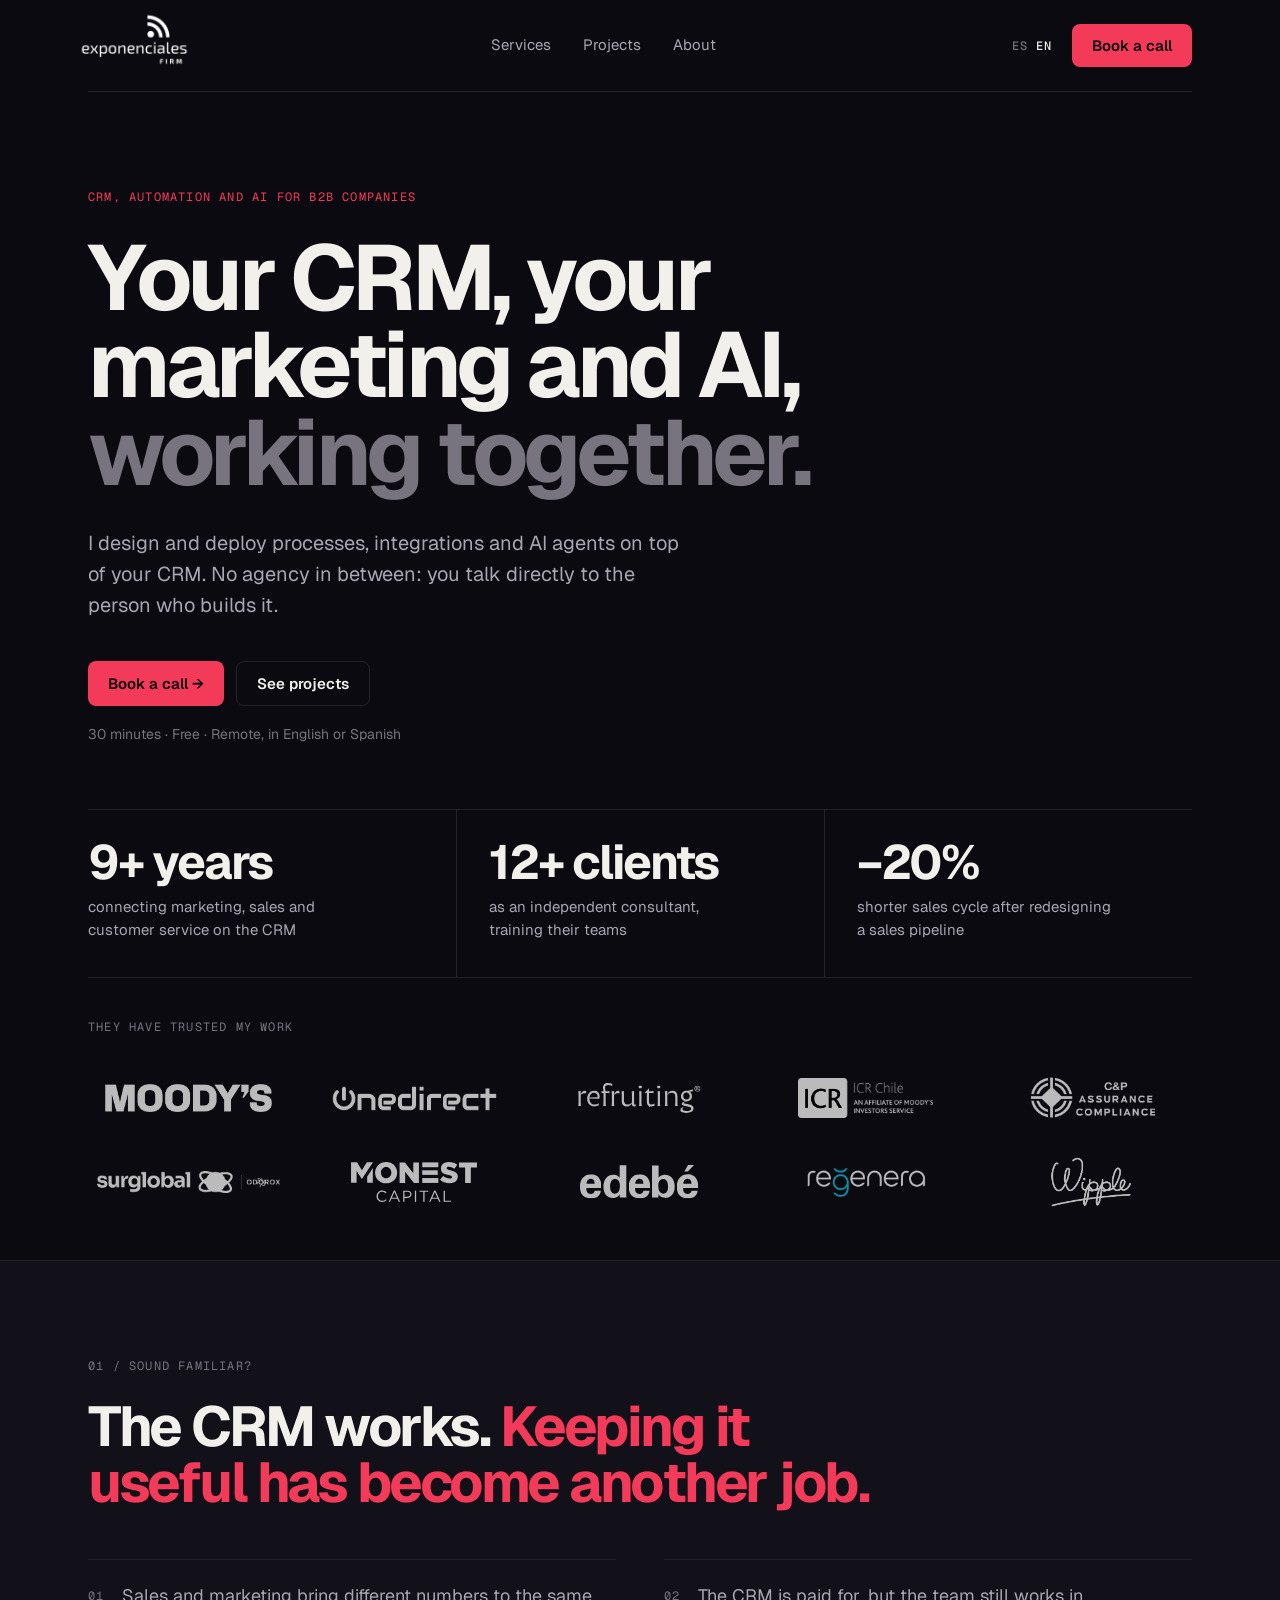
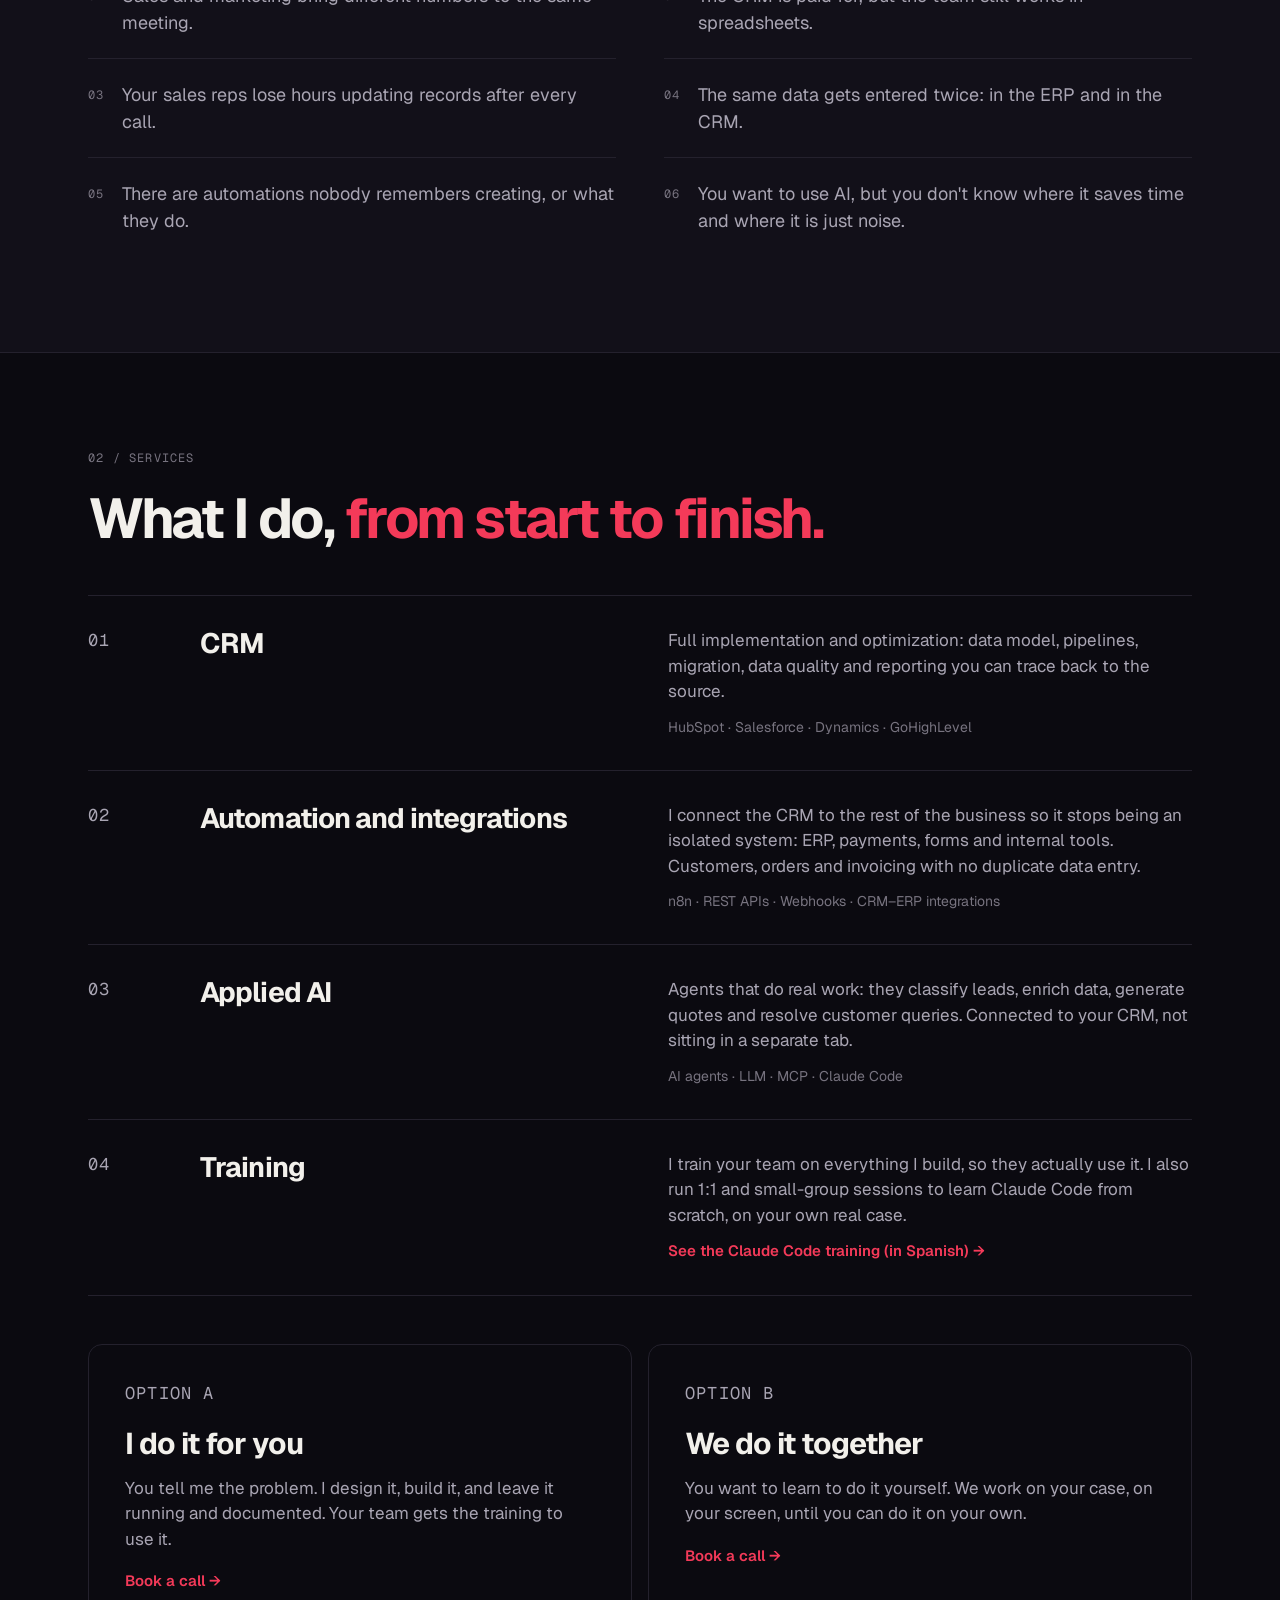
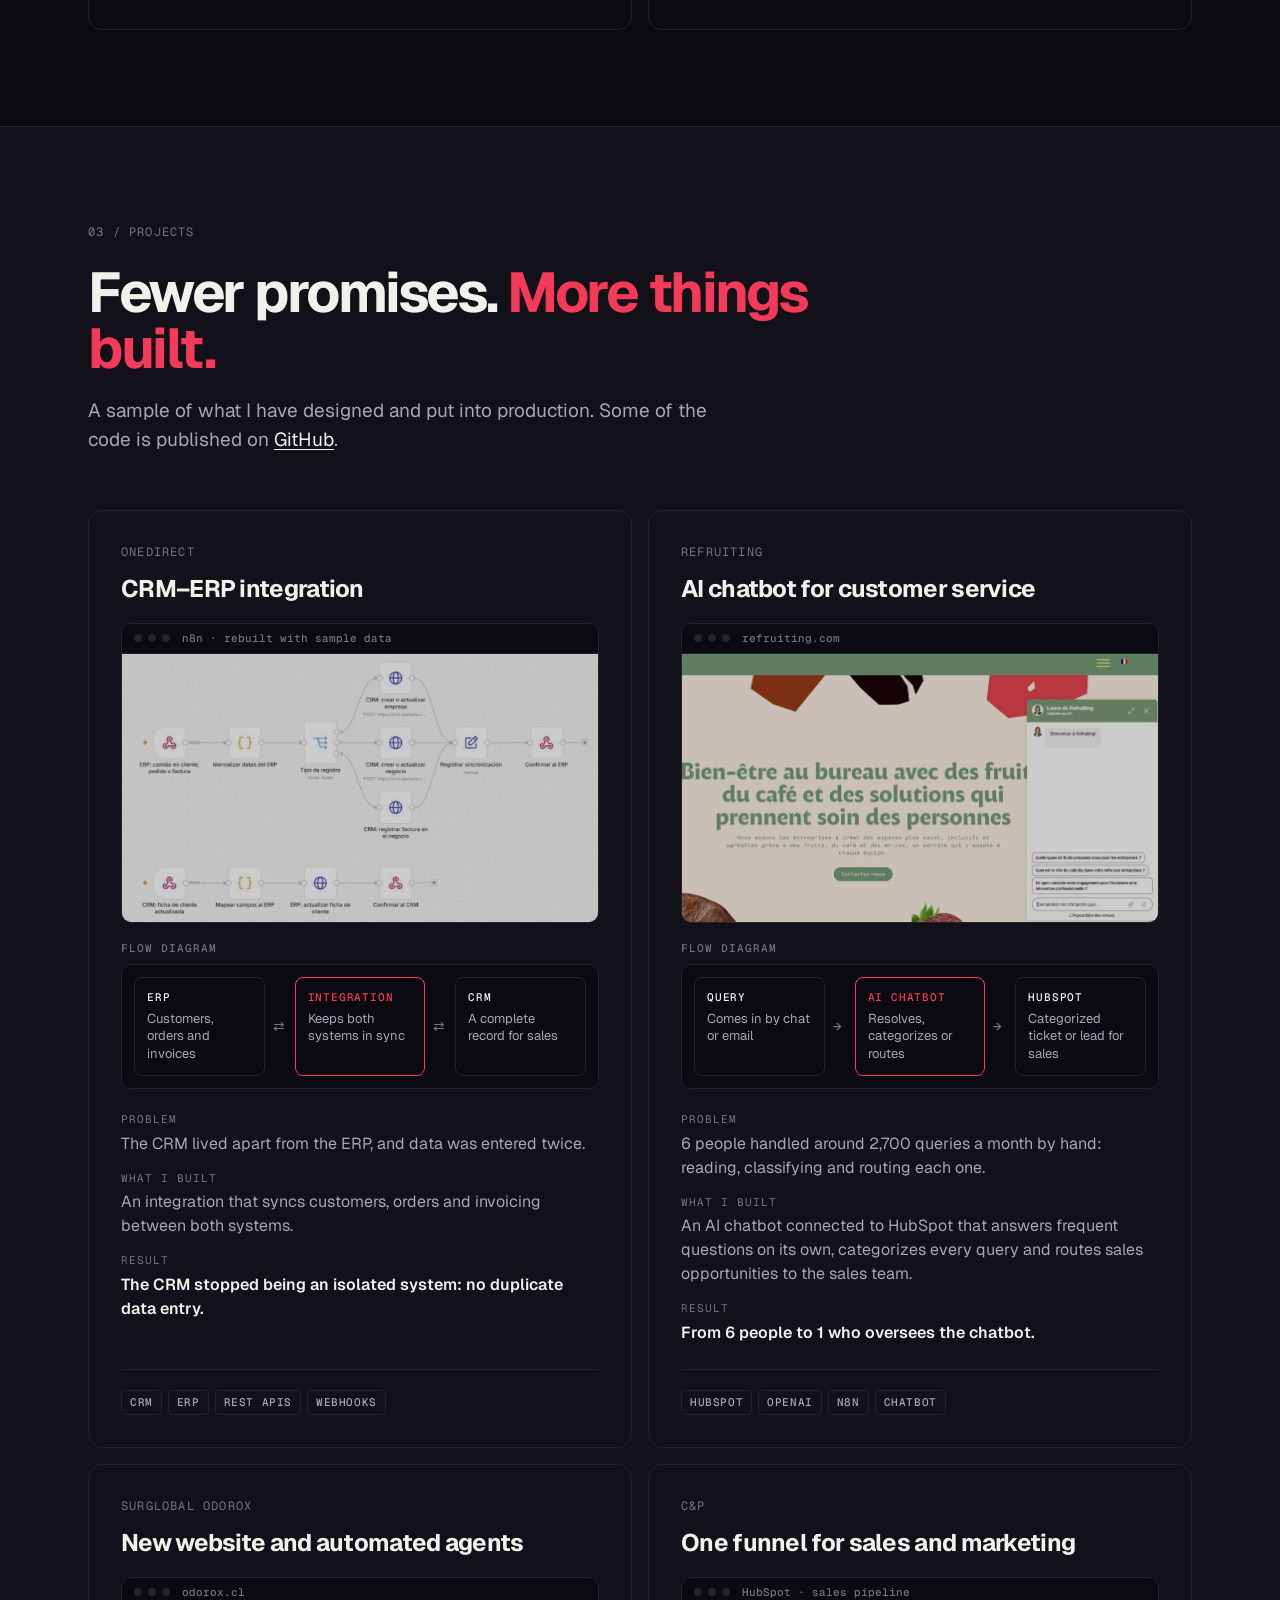
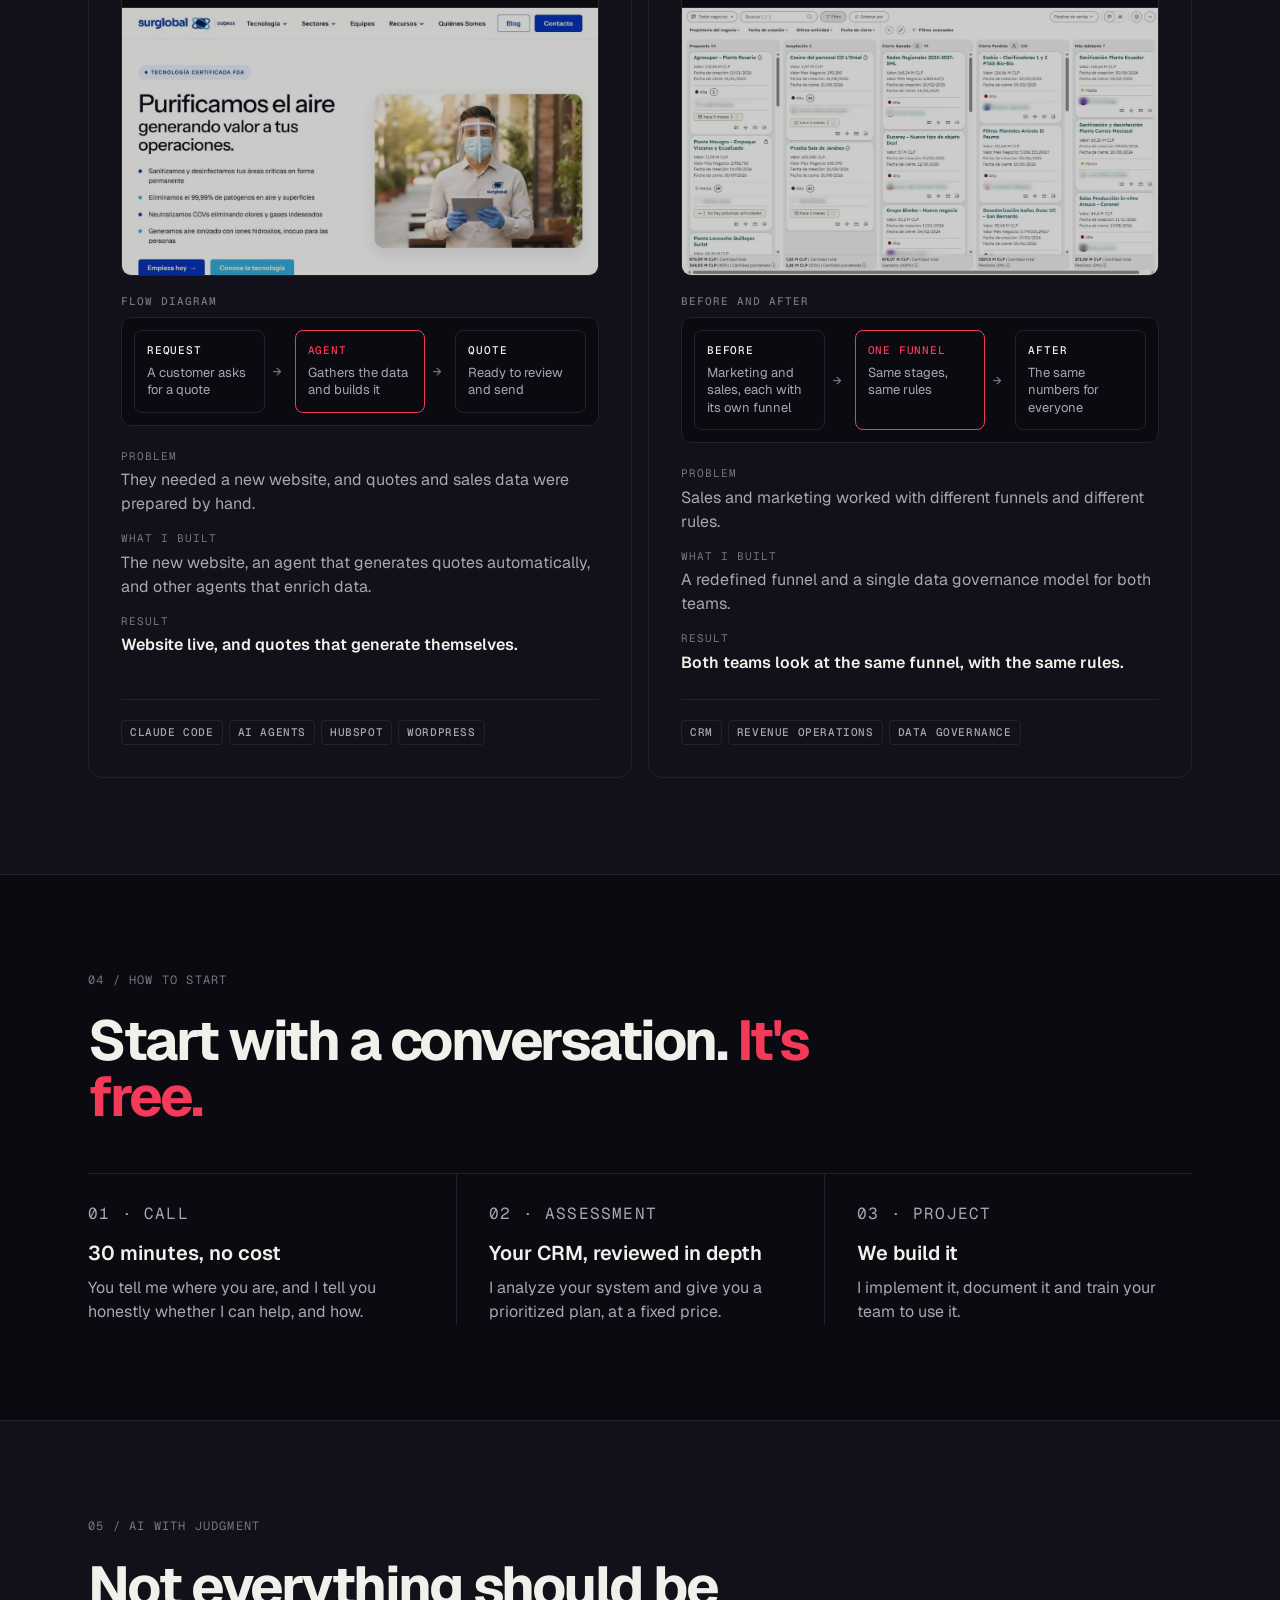
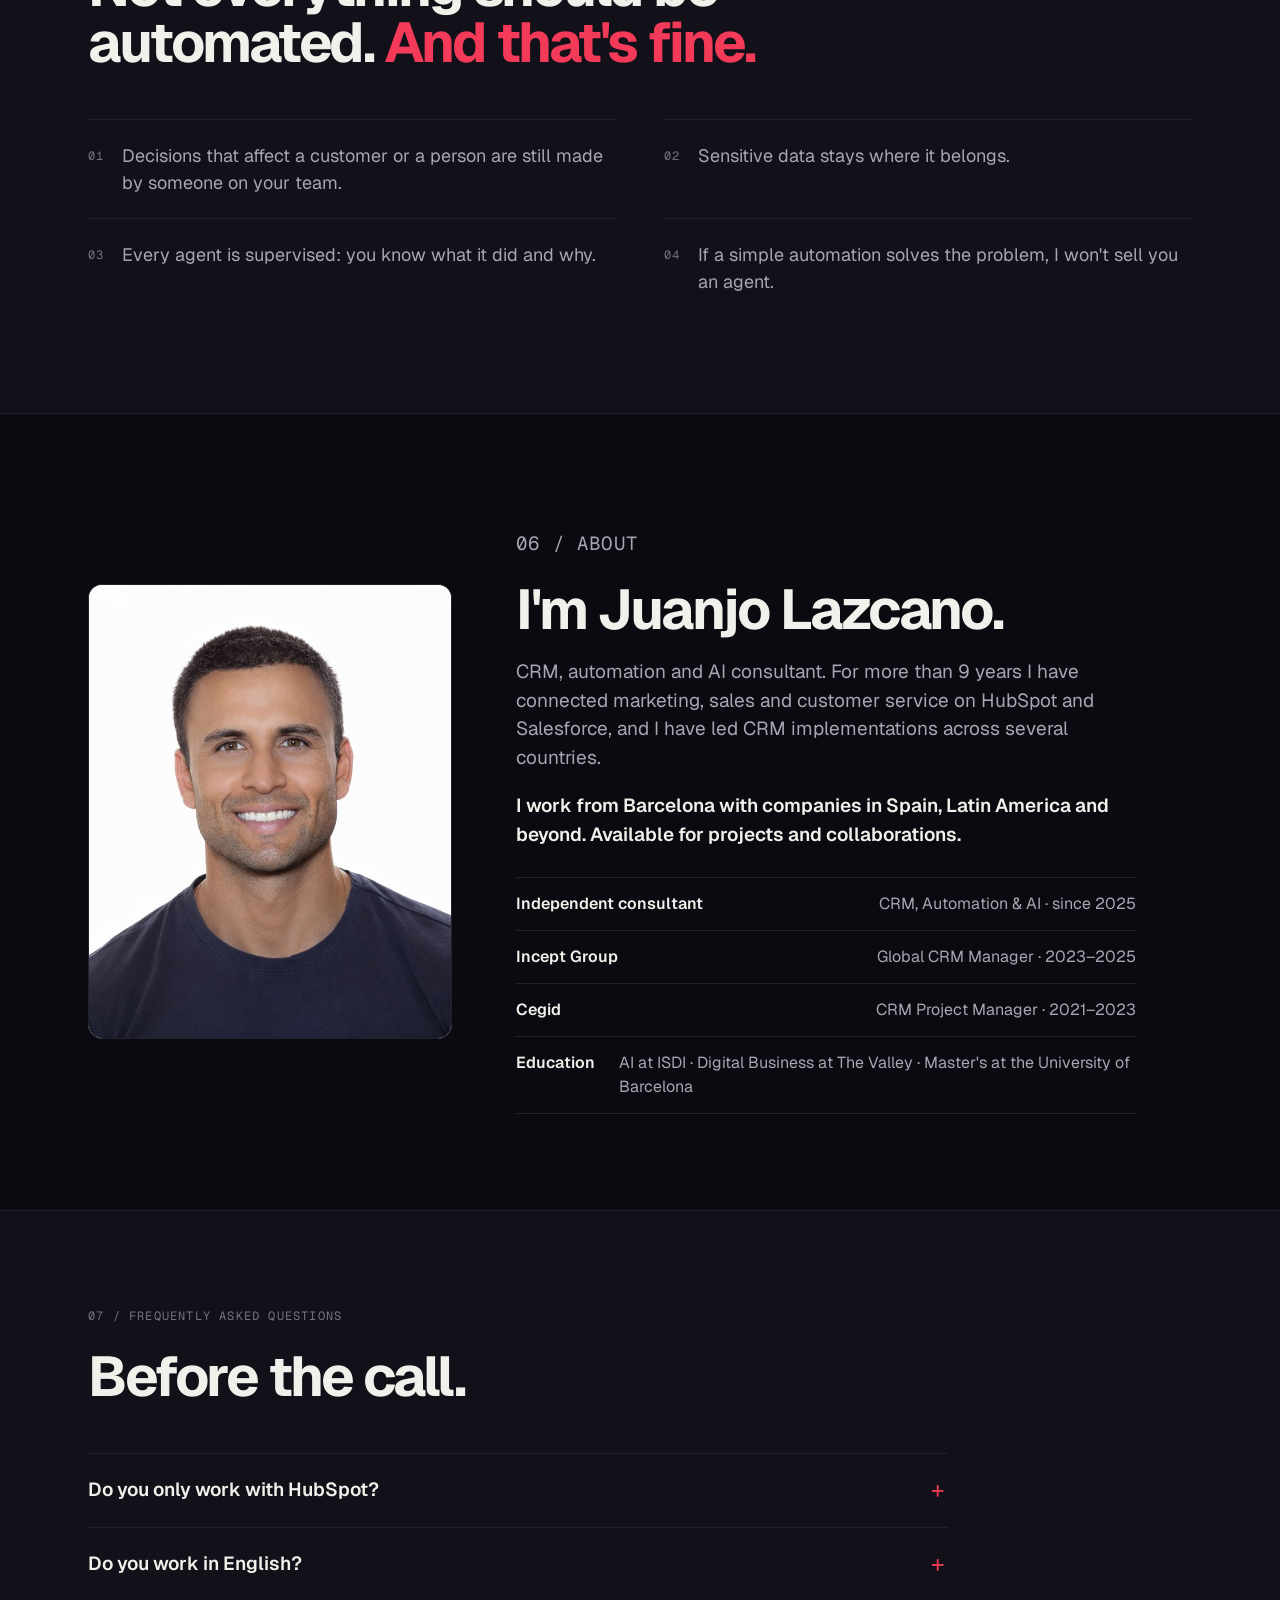
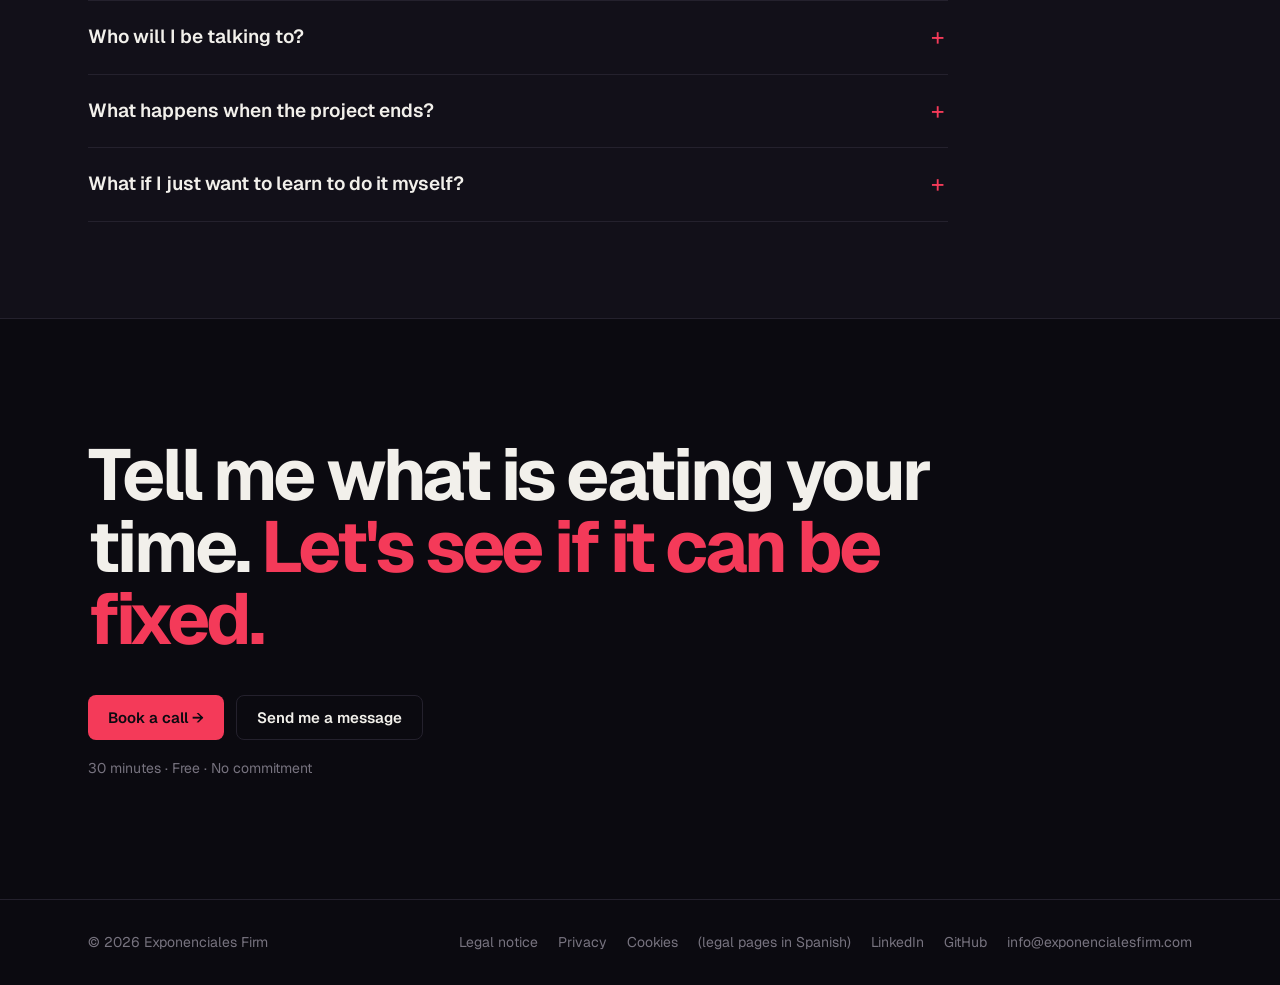
==== commit fde51cd9: "Proyectos: capturas atenuadas sobre fondo oscuro y misma proporción 16:9 para alinear las tarjetas C" ====
--- a/en/index.html
+++ b/en/index.html
@@ -114,7 +114,10 @@
   .shot .bar i{width:8px;height:8px;border-radius:50%;background:var(--line)}
   .shot .bar span{margin-left:6px}
   .shot a{display:block}
-  .shot img{display:block;width:100%;height:auto}
+  .shot img{display:block;width:100%;height:auto;aspect-ratio:16/9;object-fit:cover;object-position:left top;filter:brightness(.8) saturate(.9);transition:filter .25s}
+  .shot img.der{object-position:right top}
+  .project:hover .shot img,.shot a:focus-visible img{filter:none}
+  @media (prefers-reduced-motion:reduce){.shot img{transition:none}}
   .shot a:focus-visible{outline:2px solid var(--coral);outline-offset:-2px}
   .flow{margin:0 0 8px}
   .flow figcaption{font:500 11px/1 "Geist Mono",monospace;letter-spacing:1px;text-transform:uppercase;color:var(--text-3);margin-bottom:10px}
@@ -506,7 +509,7 @@
         <h3>AI chatbot for customer service</h3>
         <figure class="shot">
           <div class="bar" aria-hidden="true"><i></i><i></i><i></i><span>refruiting.com</span></div>
-          <a href="https://www.refruiting.com/" target="_blank" rel="noopener" aria-label="See the site: refruiting.com"><img src="/proyectos/refruiting-chatbot.jpg" width="1184" height="538" loading="lazy" alt="Refruiting website with the AI chatbot open"></a>
+          <a href="https://www.refruiting.com/" target="_blank" rel="noopener" aria-label="See the site: refruiting.com"><img src="/proyectos/refruiting-chatbot.jpg" class="der" width="1184" height="538" loading="lazy" alt="Refruiting website with the AI chatbot open"></a>
         </figure>
         <figure class="flow">
           <figcaption>Flow diagram</figcaption>
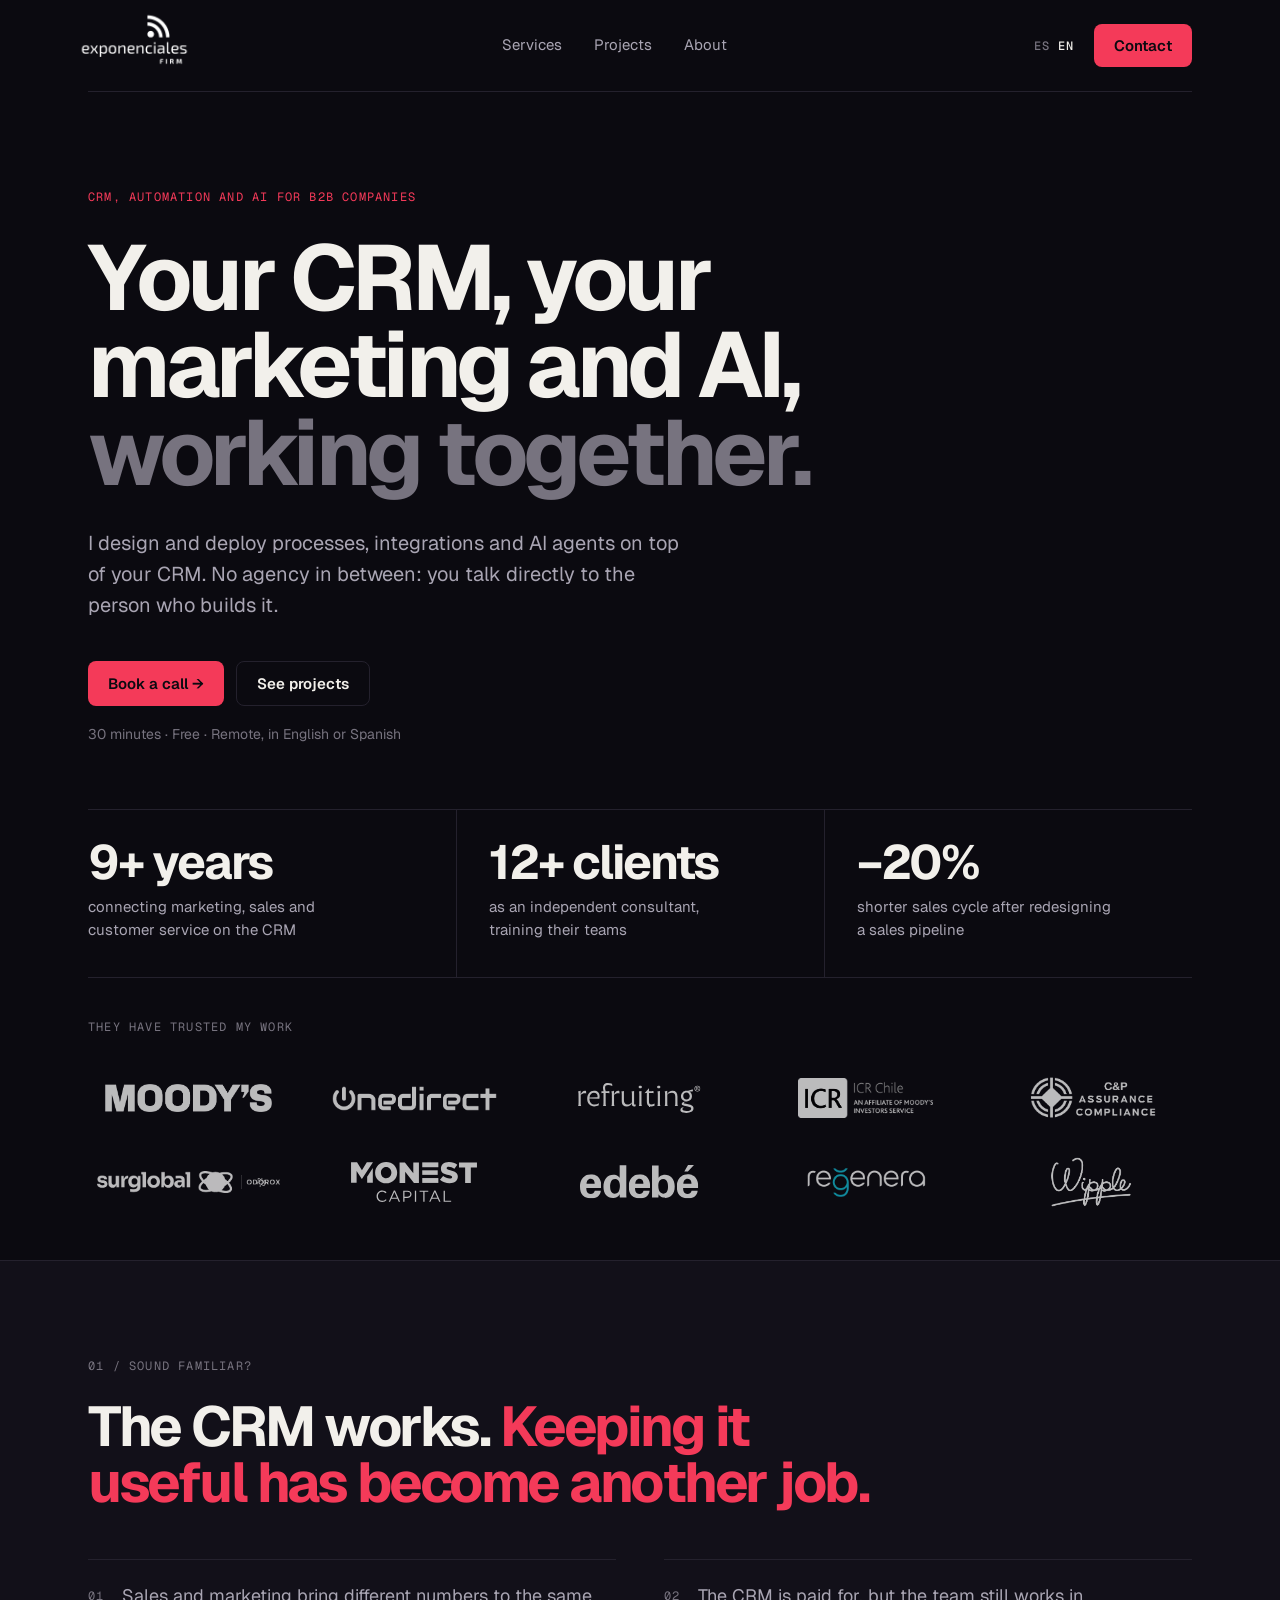
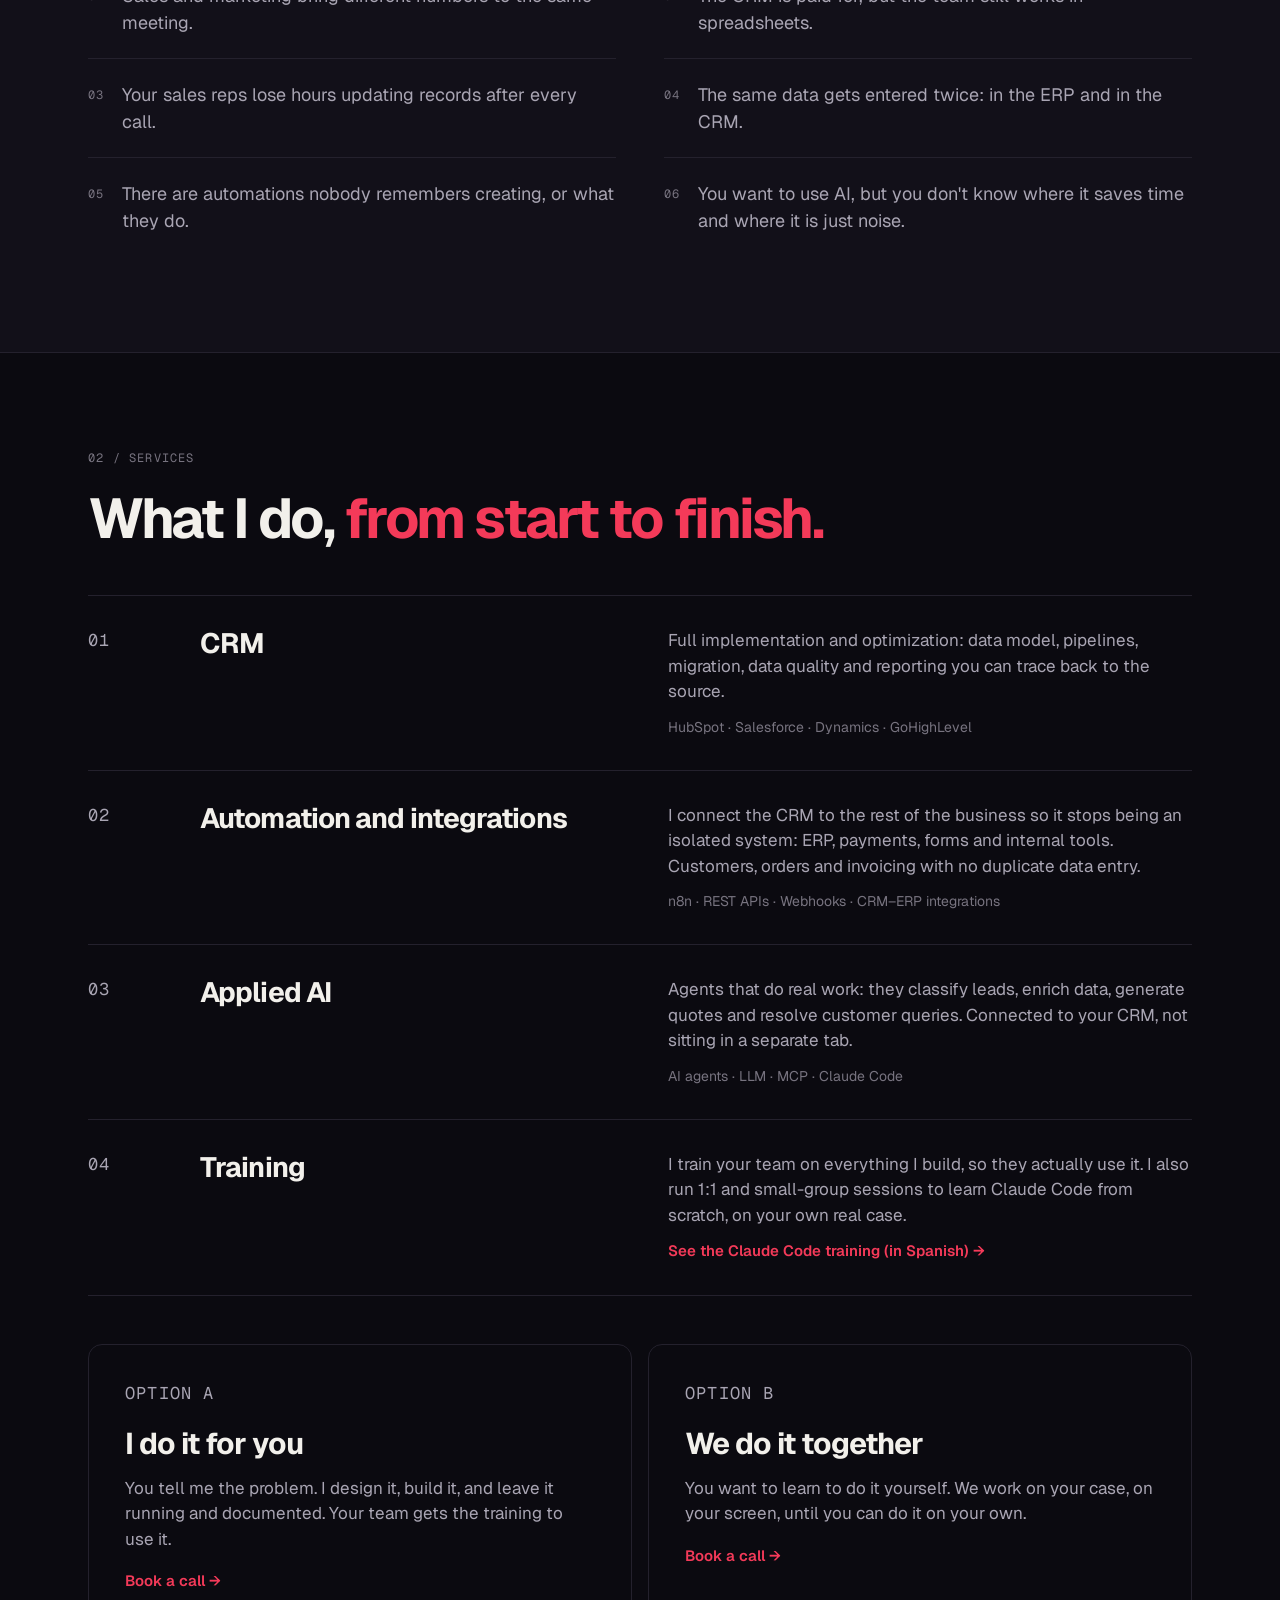
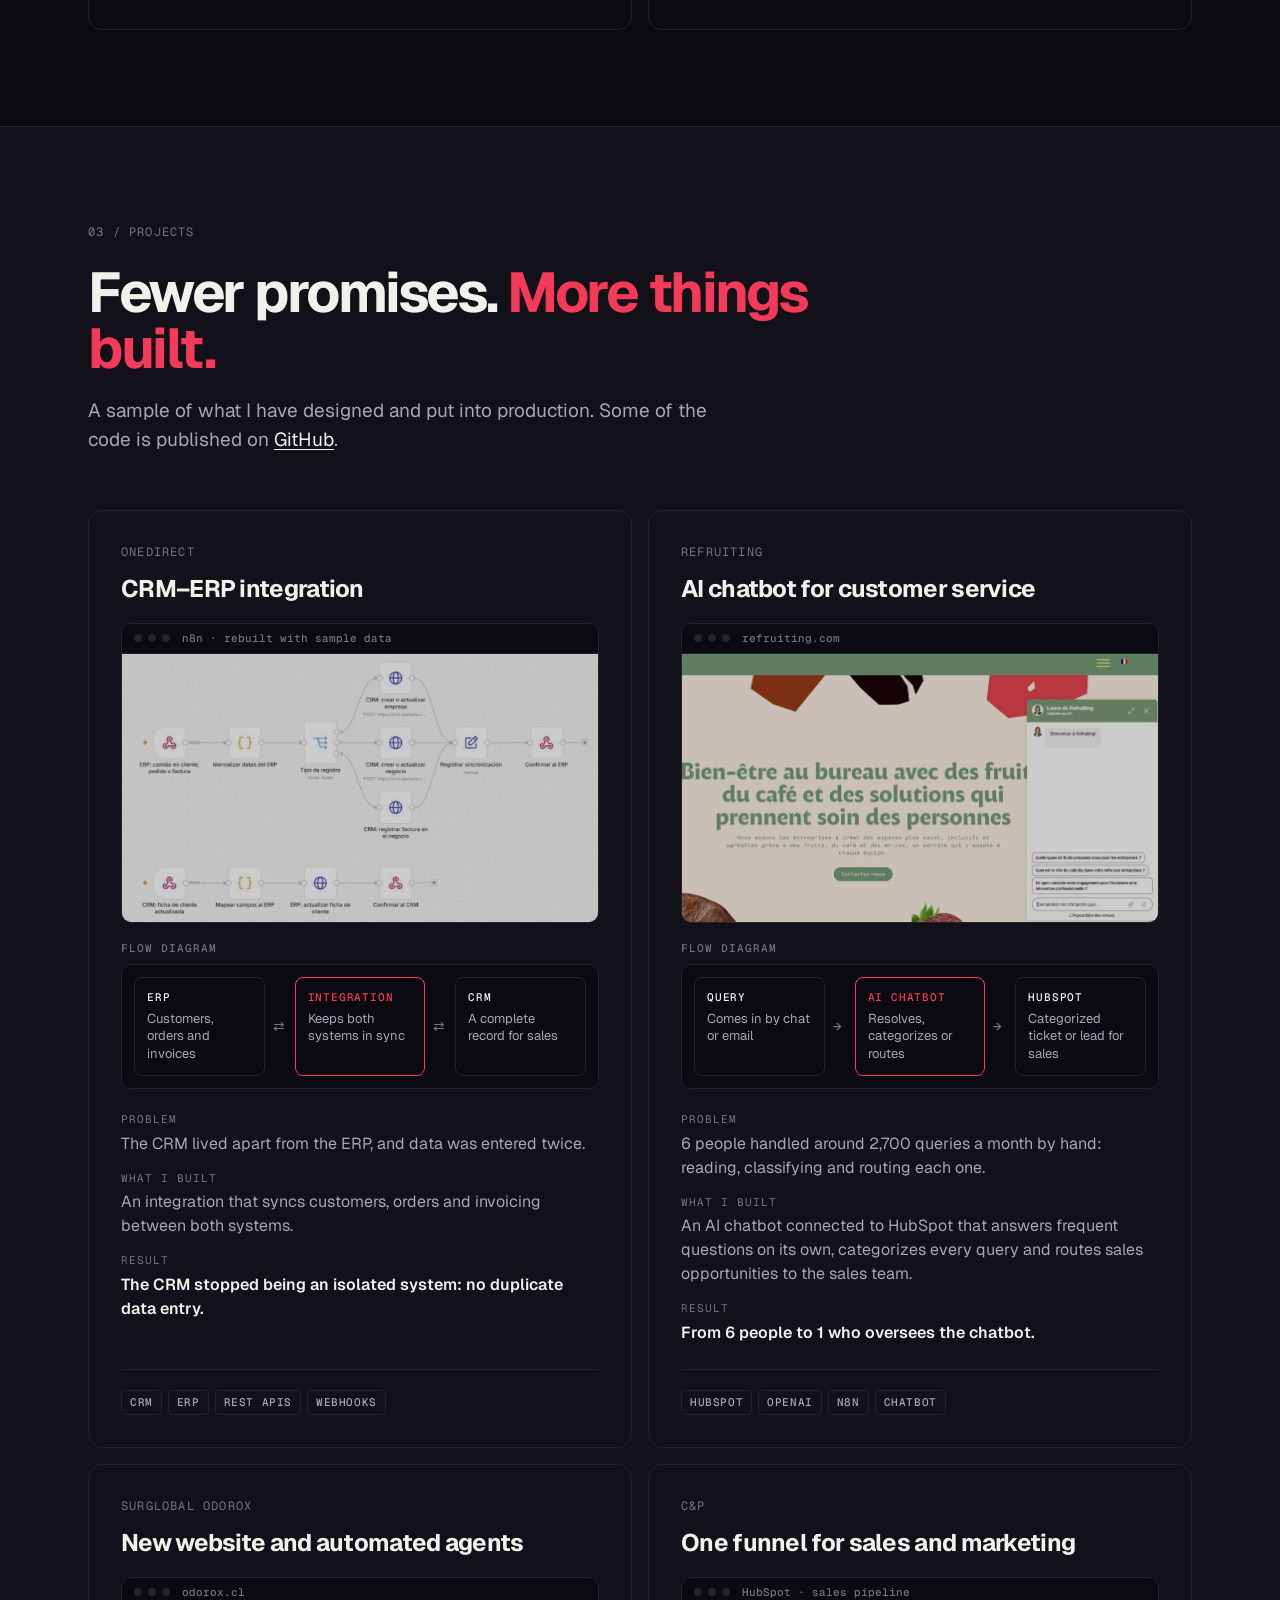
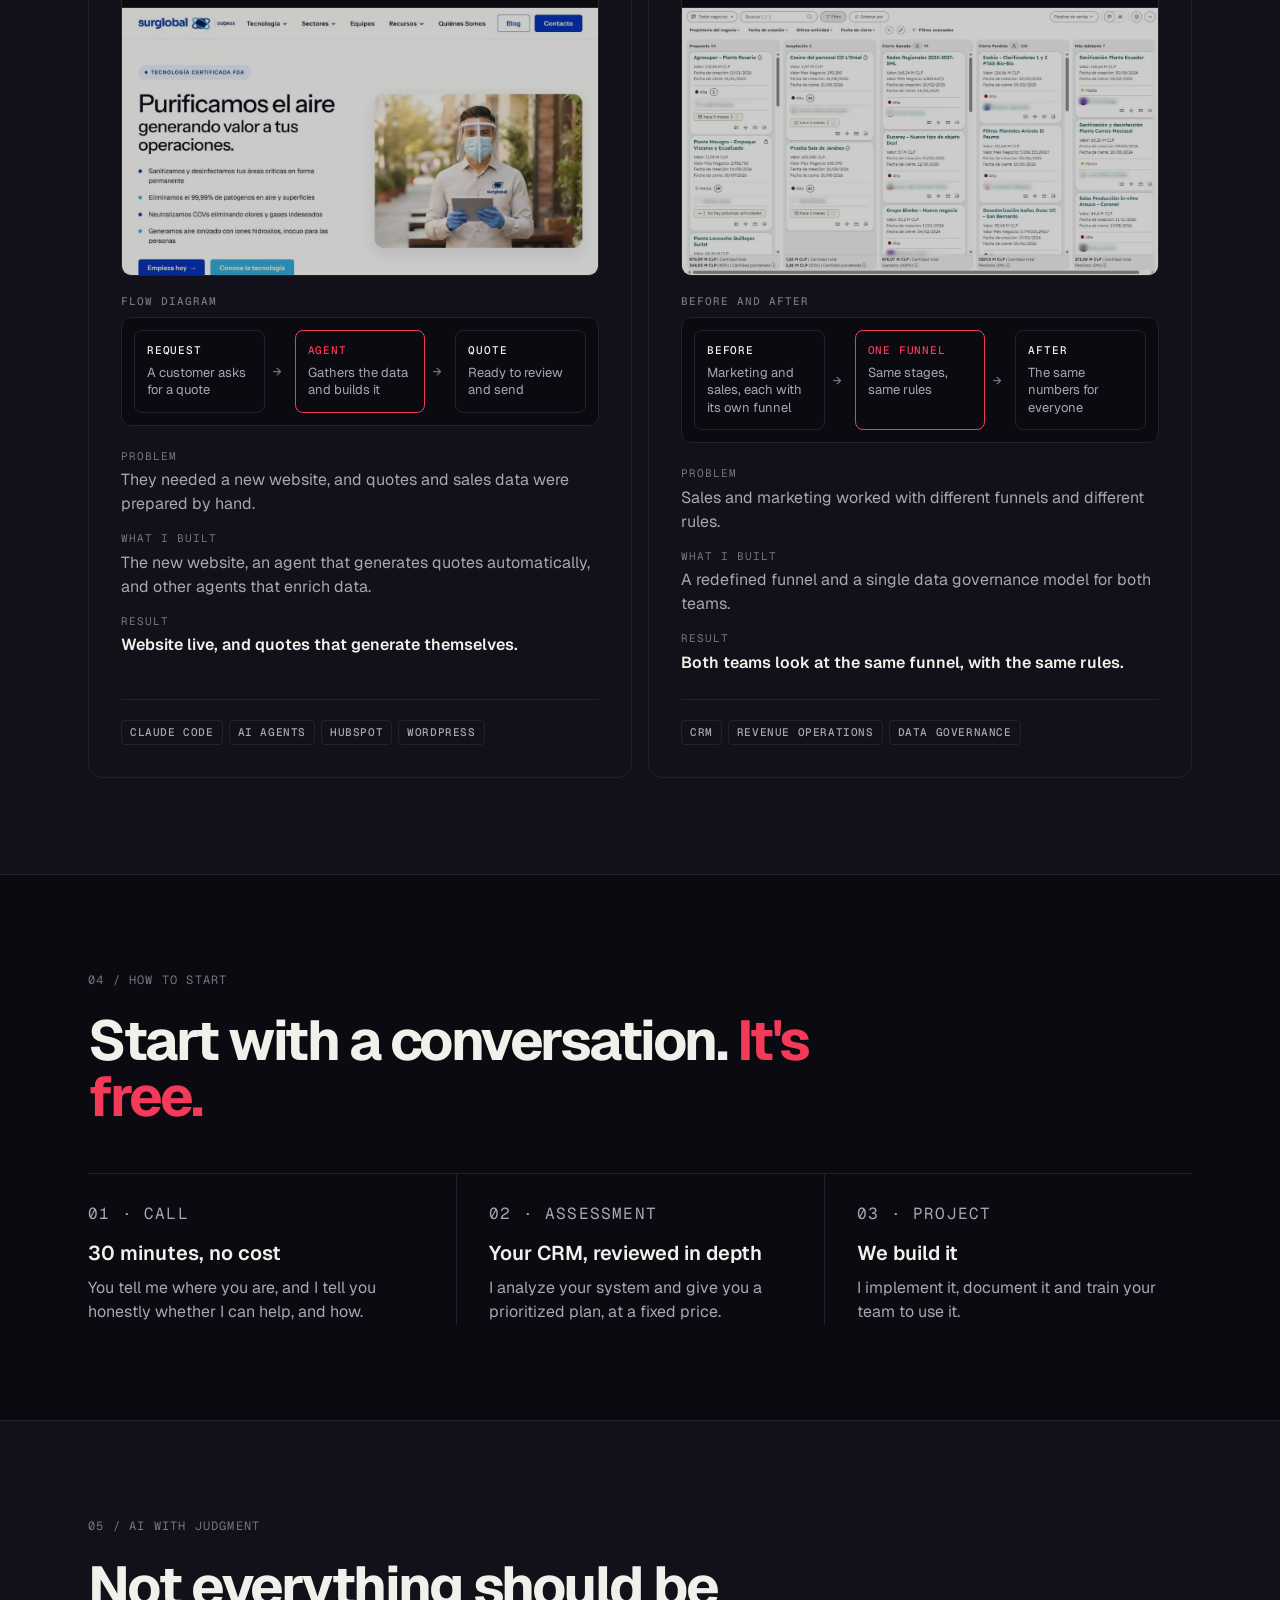
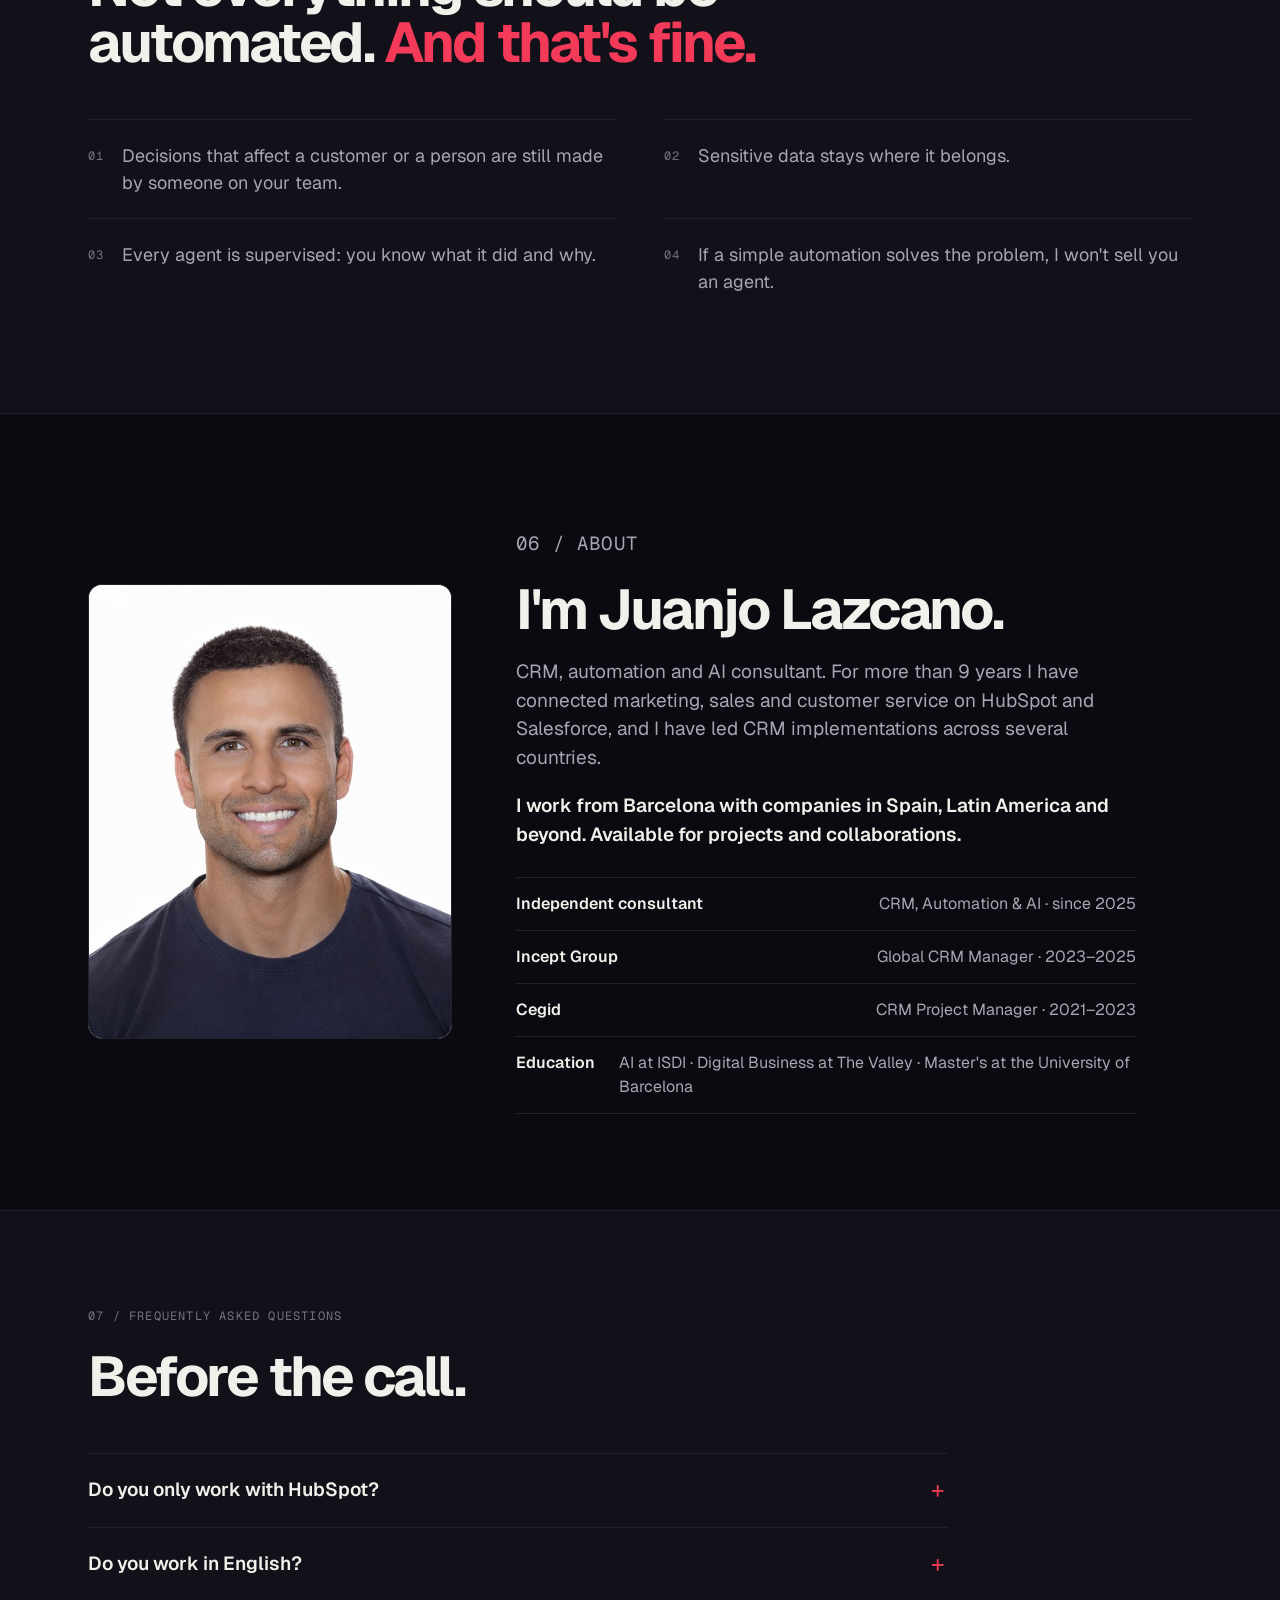
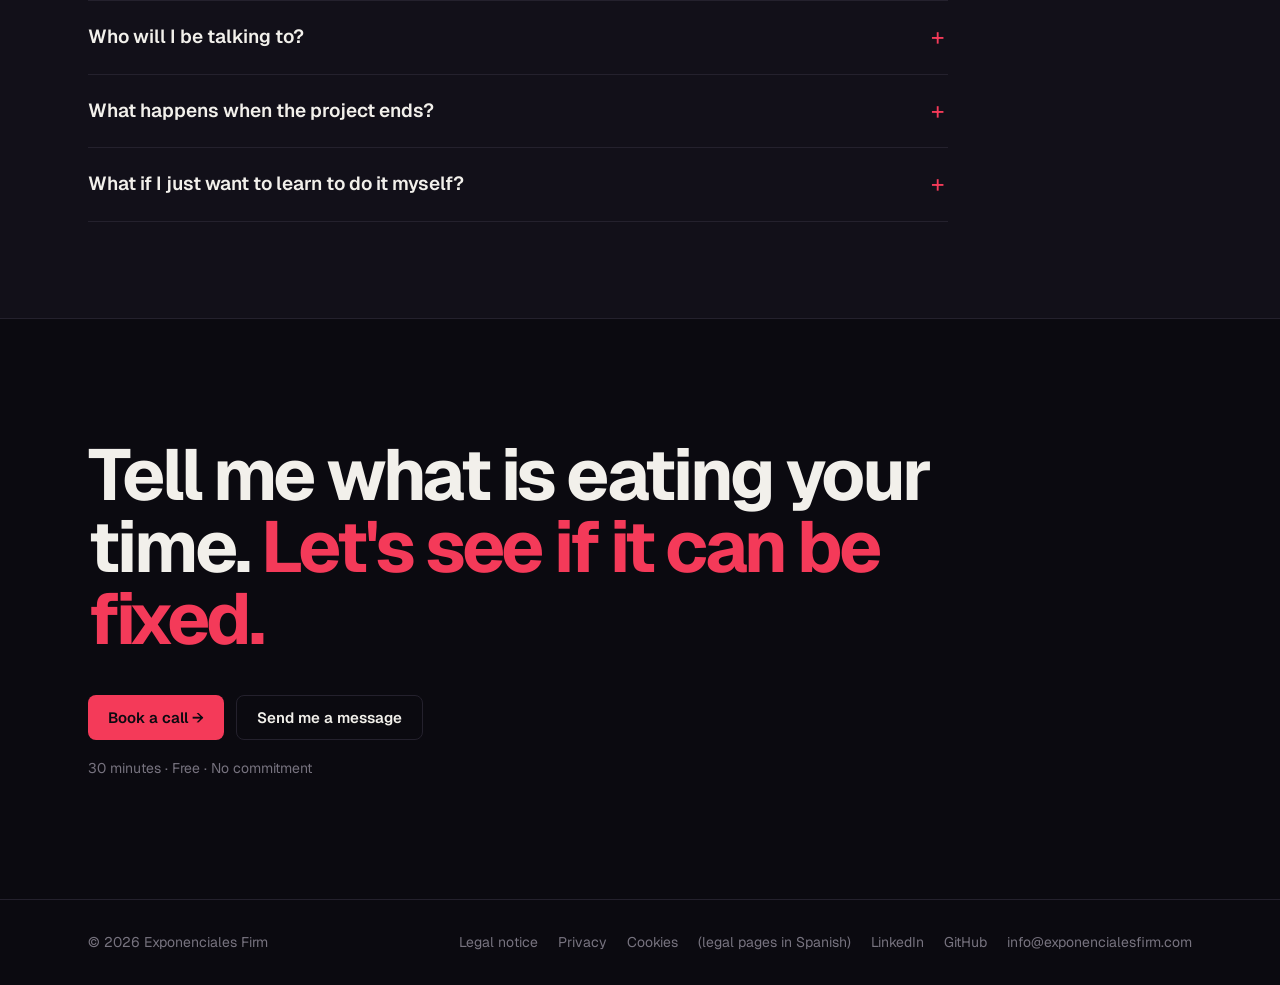
==== commit b5d225f6: "Cabecera: botón Contactar que abre el formulario (en formación lleva a la home y lo abre) Co-Authore" ====
--- a/en/index.html
+++ b/en/index.html
@@ -365,7 +365,7 @@
     </ul>
     <div class="nav-right">
       <div class="lang" aria-label="Language"><a href="/" lang="es">ES</a><a href="/en/" aria-current="true" lang="en">EN</a></div>
-      <a class="btn btn--coral" href="https://meetings-eu1.hubspot.com/exponenciales-firm/juanjo" target="_blank" rel="noopener">Book a call</a>
+      <a class="btn btn--coral" href="#write" data-abrir-form aria-controls="contact-form">Contact</a>
     </div>
   </nav>
 
@@ -682,6 +682,8 @@
         if (primero) primero.focus({ preventScroll: true });
       });
     });
+    // Desde otras páginas se llega con #write y el formulario se abre solo
+    if (location.hash === "#write") { var abrir = document.querySelector("[data-abrir-form]"); if (abrir) abrir.click(); }
 
     document.querySelectorAll('form[data-hs-form]').forEach(function (f) {
       var estado = f.querySelector('.hsf-status');
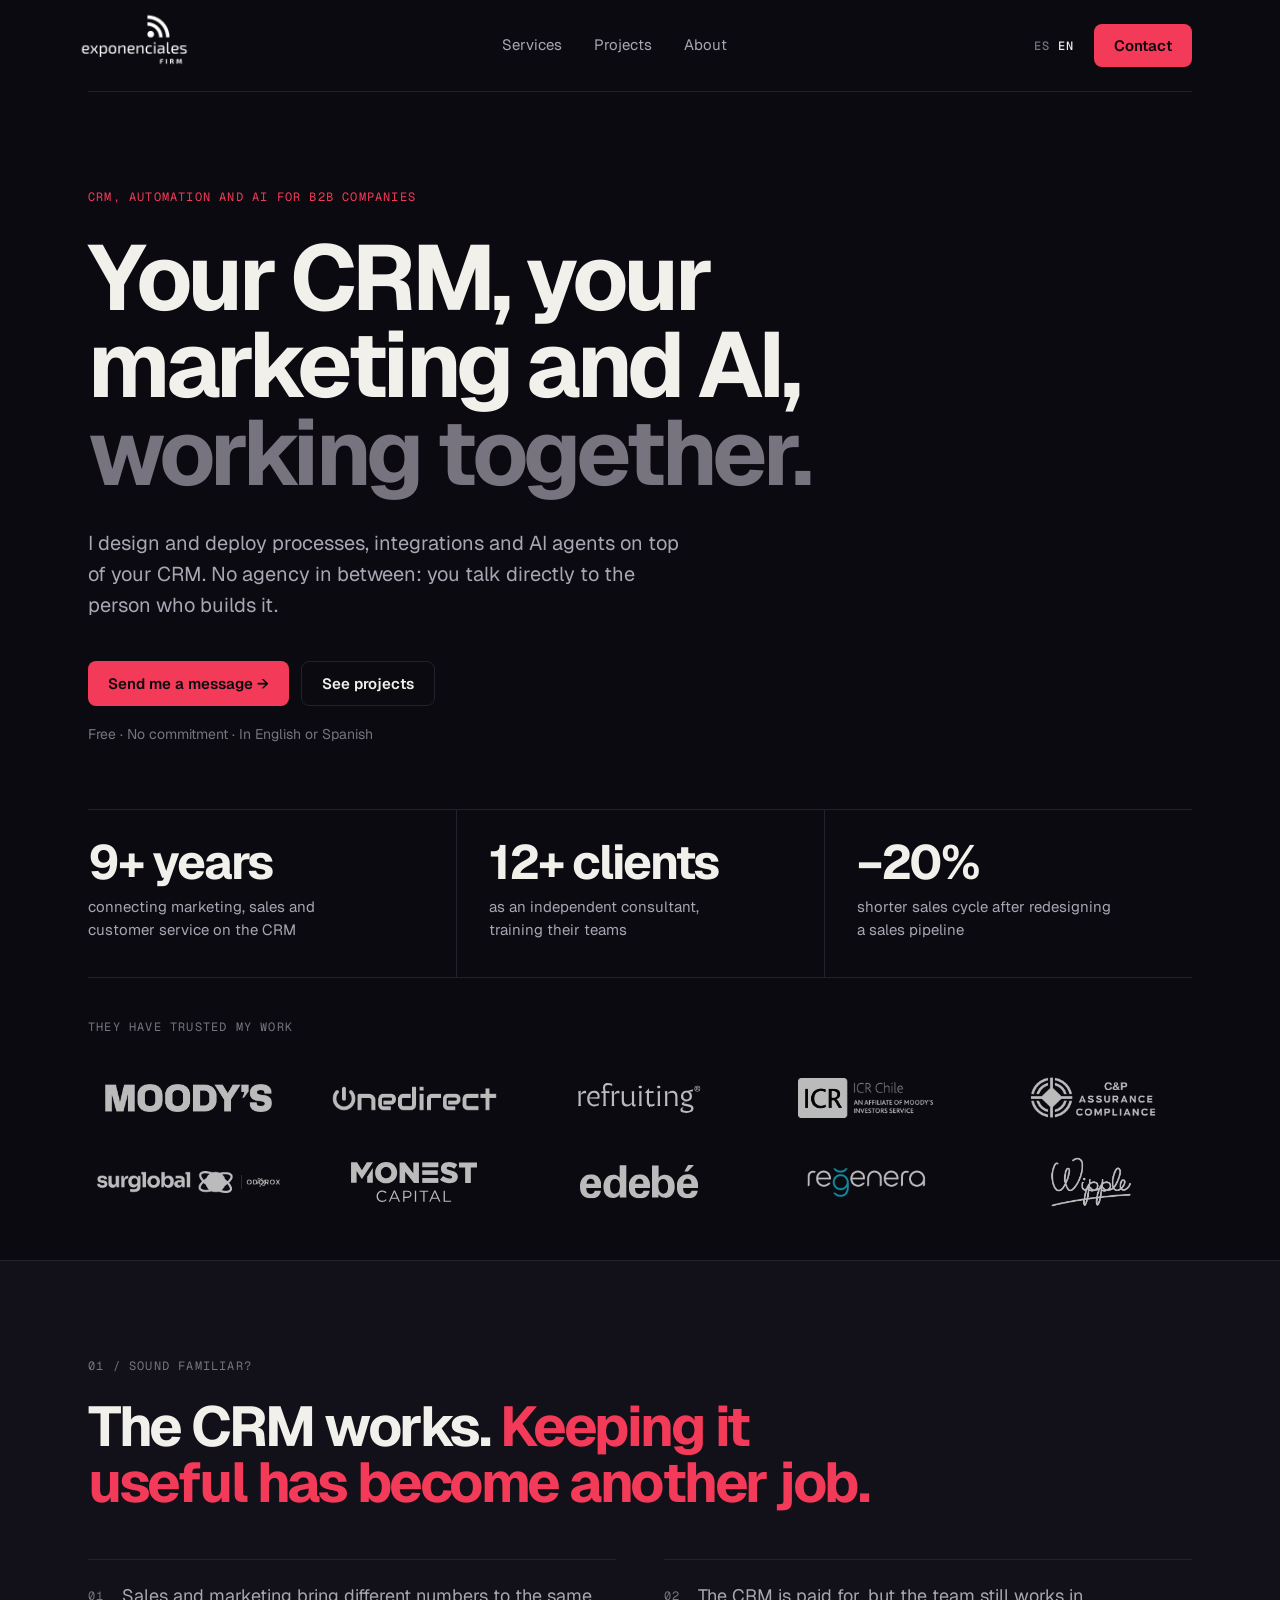
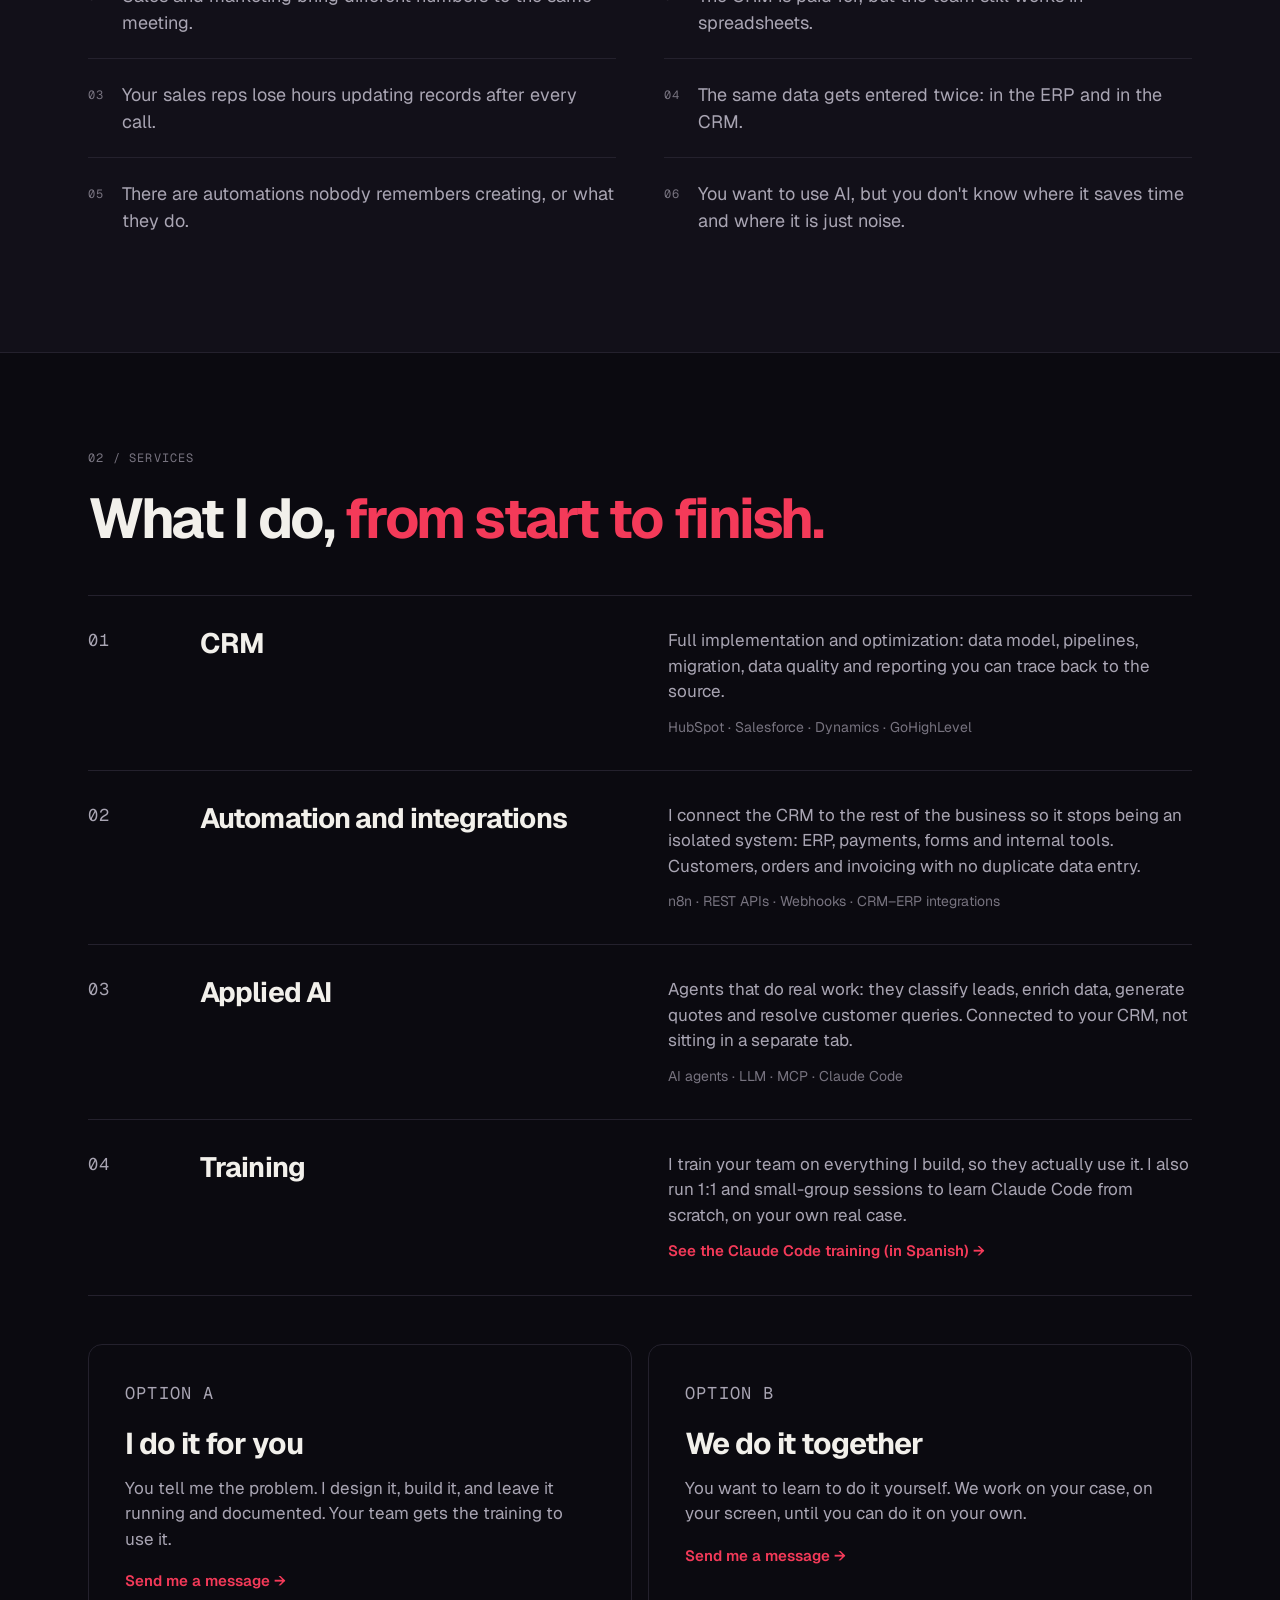
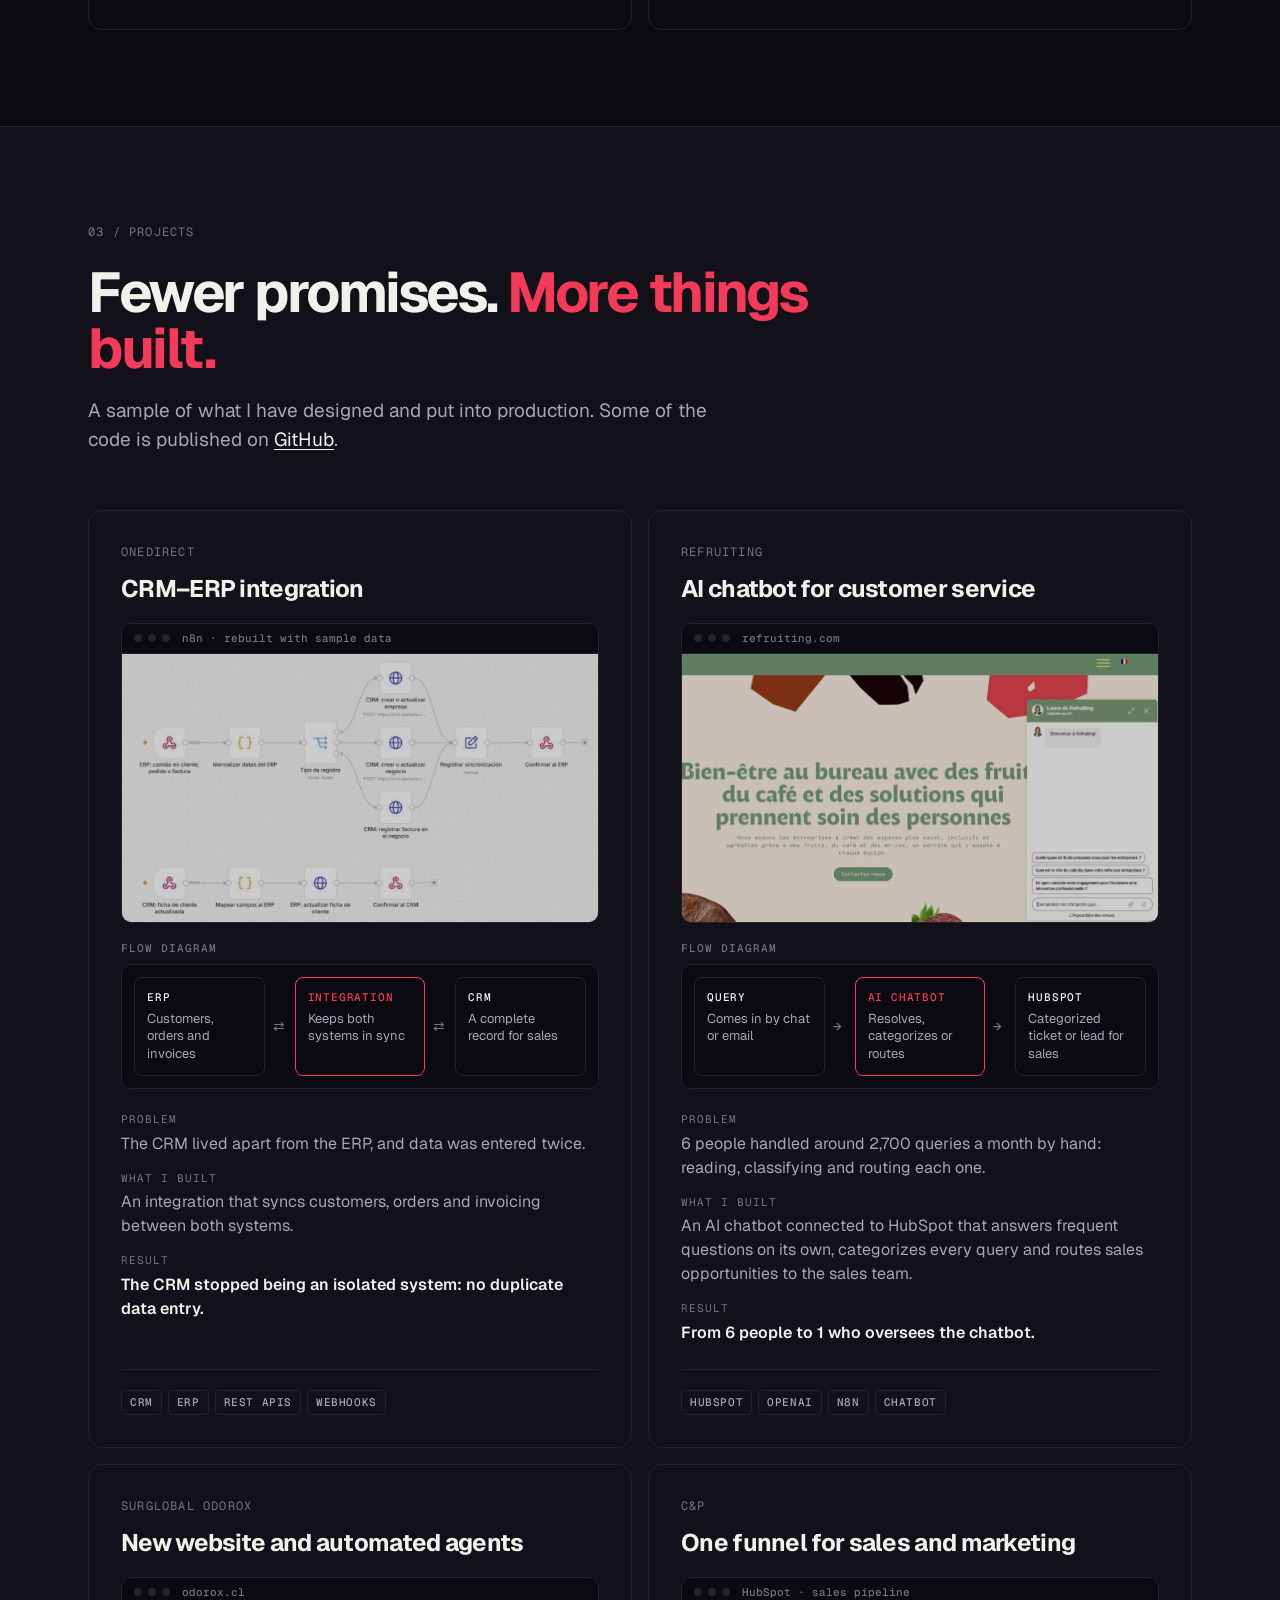
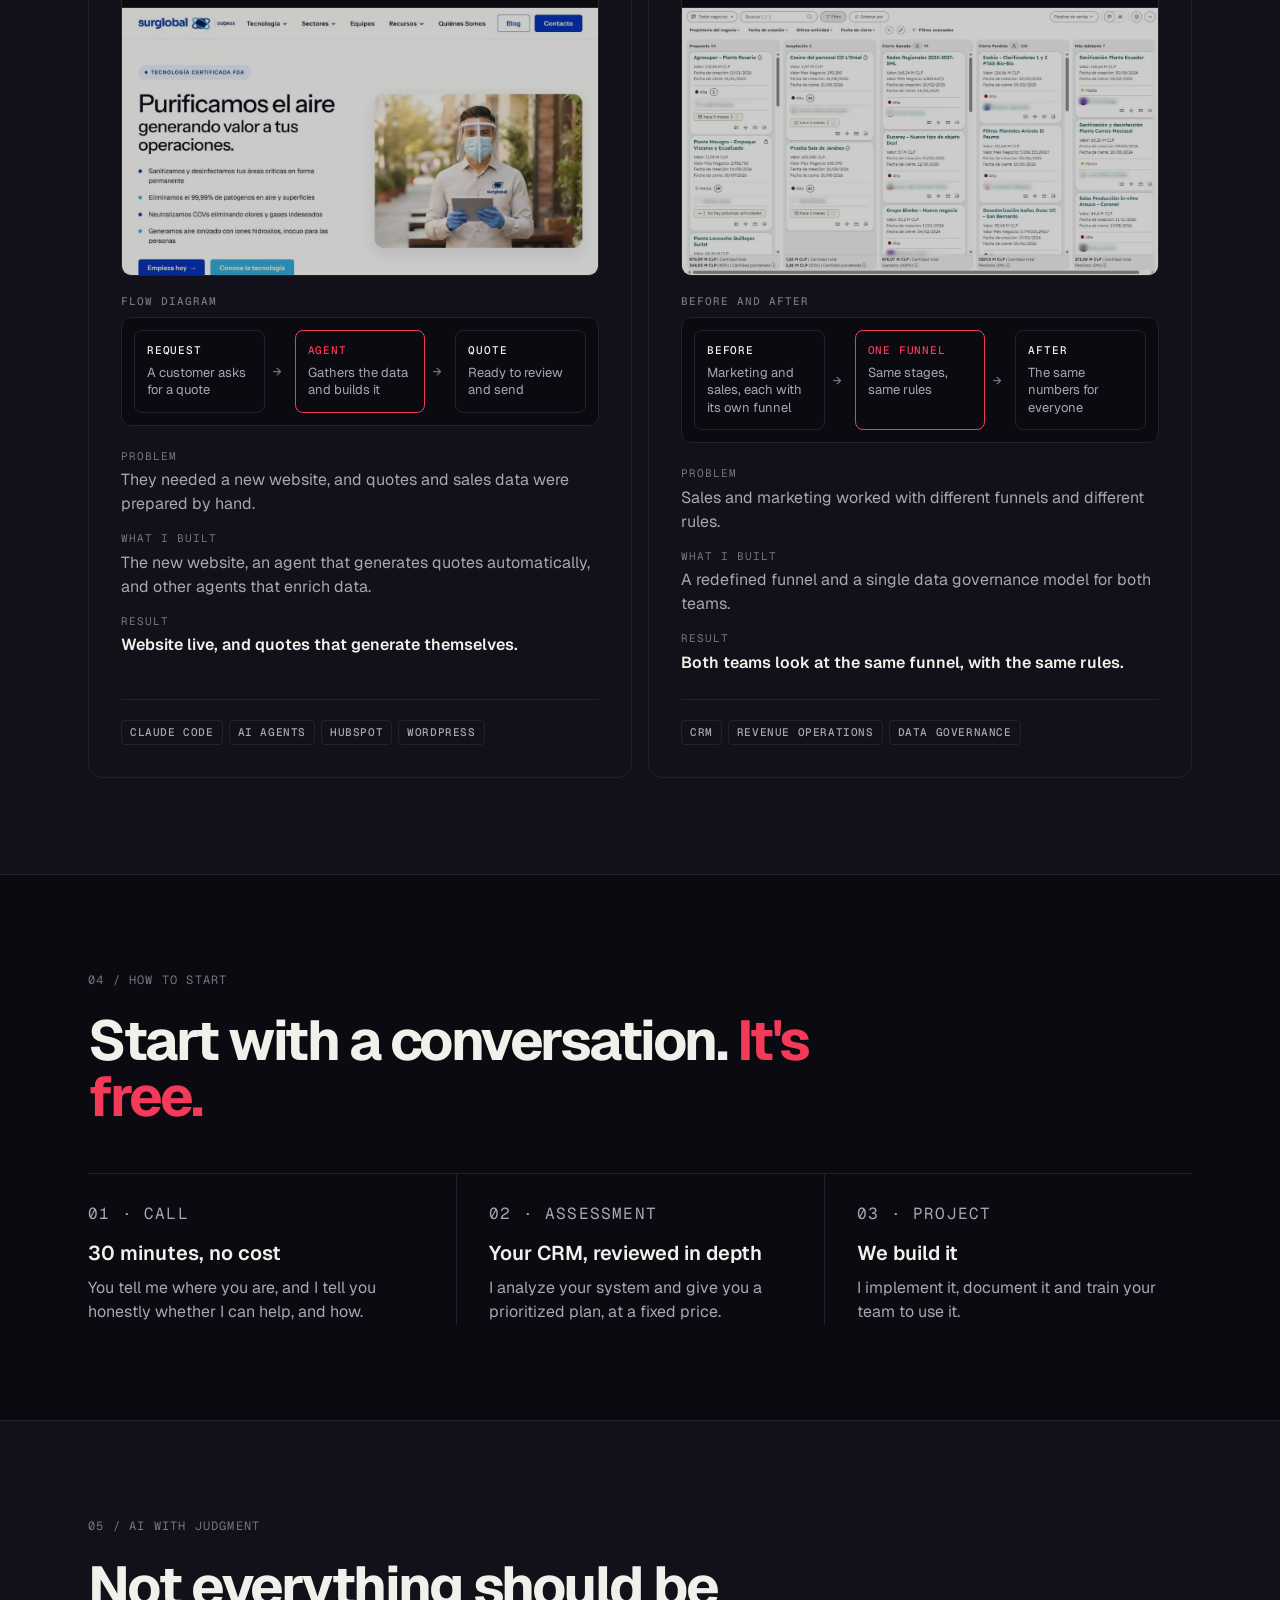
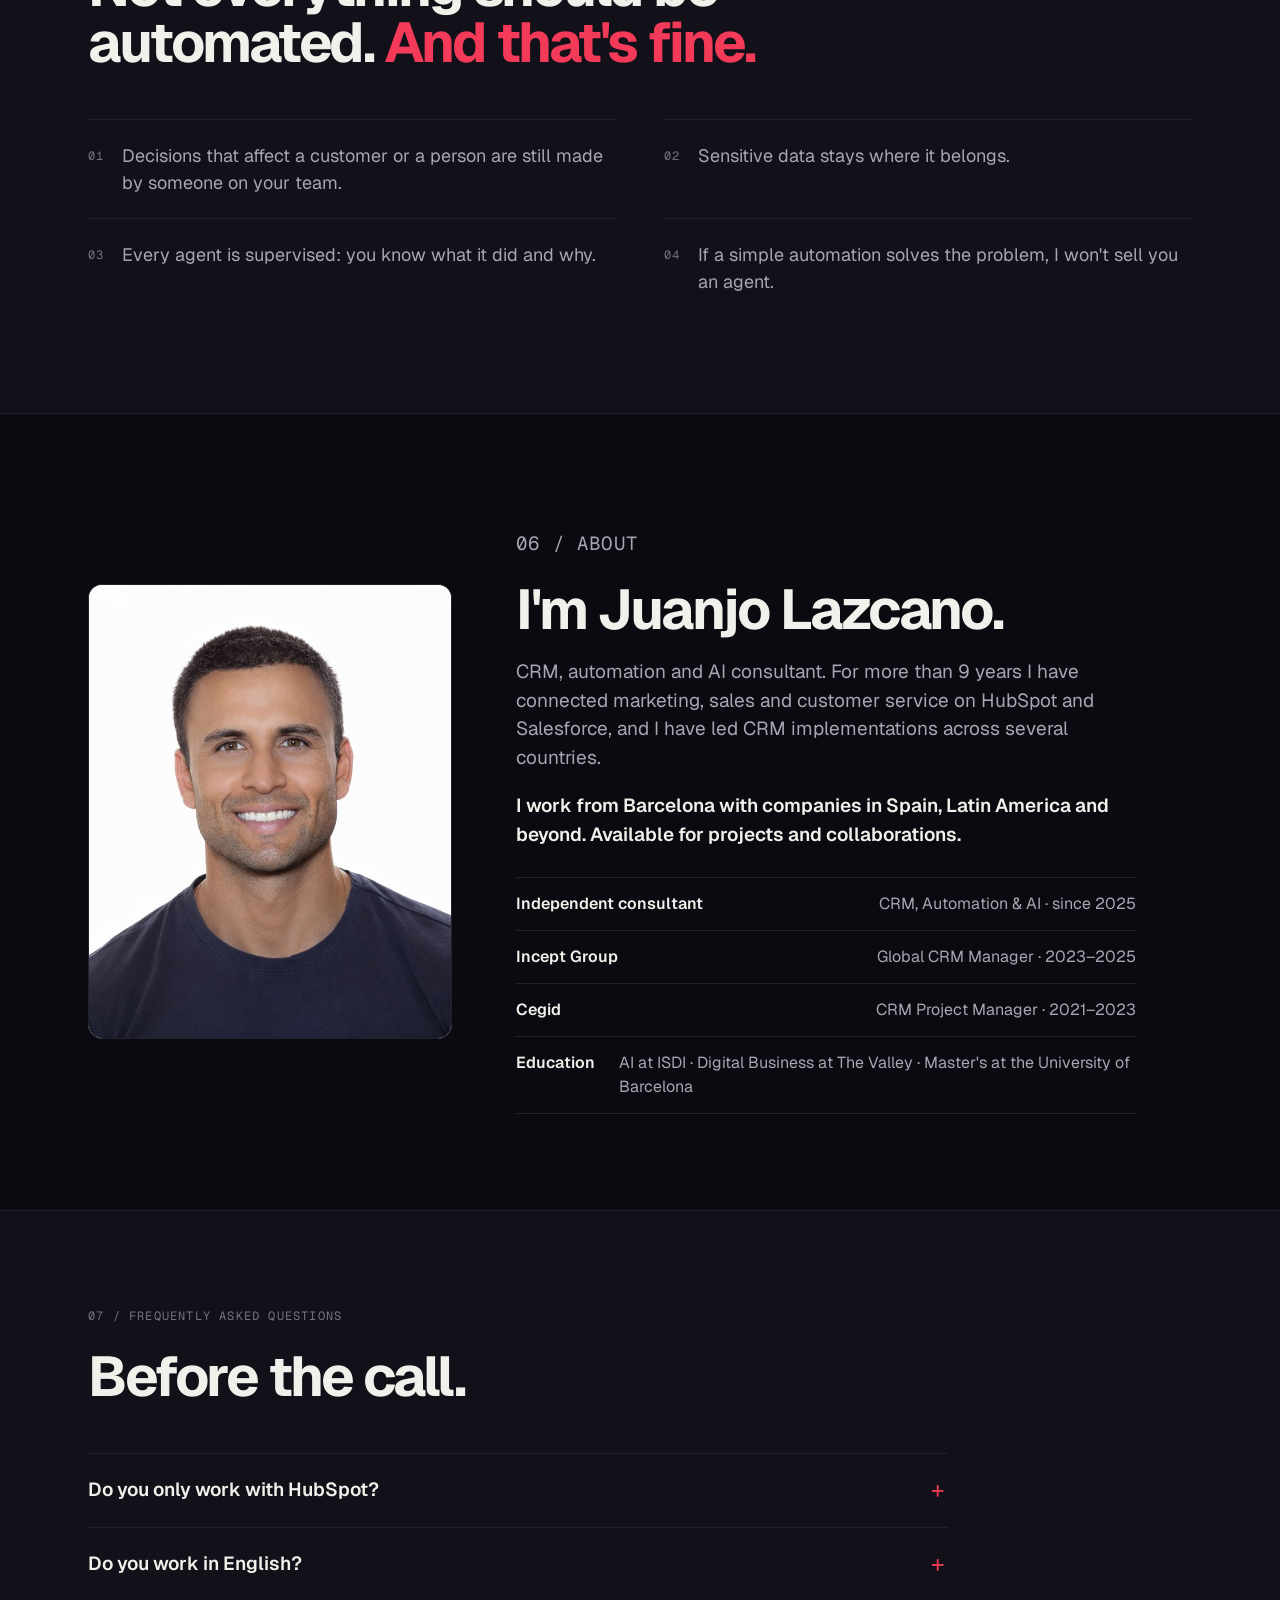
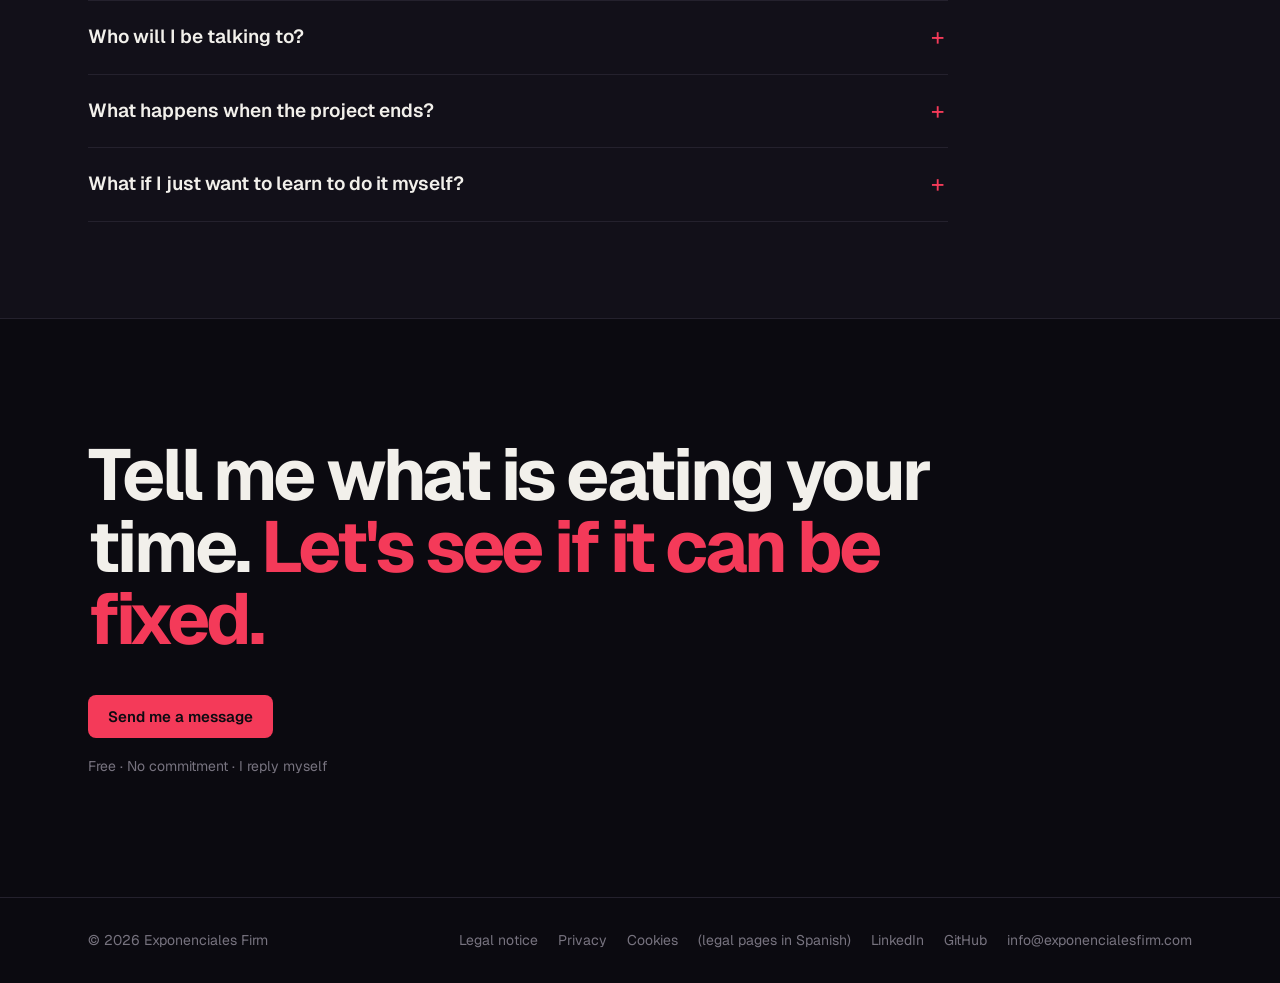
==== commit 6399d142: "Llamadas a la acción: 'Escribirme un mensaje' en lugar de 'Agendar llamada' mientras se resuelve la " ====
--- a/en/index.html
+++ b/en/index.html
@@ -4,7 +4,7 @@
 <meta charset="utf-8">
 <meta name="viewport" content="width=device-width, initial-scale=1">
 <title>CRM, HubSpot &amp; AI Consultant for B2B | Exponenciales Firm</title>
-<meta name="description" content="CRM, automation and AI consulting for B2B companies. HubSpot, Salesforce, n8n and AI agents, with no agency in between. Book a free call.">
+<meta name="description" content="CRM, automation and AI consulting for B2B companies. HubSpot, Salesforce, n8n and AI agents, with no agency in between. Send me a message, no commitment.">
 <link rel="icon" type="image/png" sizes="32x32" href="/favicon-32.png">
 <link rel="icon" type="image/png" sizes="512x512" href="/favicon-512.png">
 <link rel="apple-touch-icon" href="/apple-touch-icon.png">
@@ -266,9 +266,9 @@
     "Claude Code"
    ],
    "potentialAction": {
-    "@type": "ReserveAction",
-    "target": "https://meetings-eu1.hubspot.com/exponenciales-firm/juanjo",
-    "name": "Book a call"
+    "@type": "CommunicateAction",
+    "target": "https://exponencialesfirm.com/en/#write",
+    "name": "Send me a message"
    }
   },
   {
@@ -374,10 +374,10 @@
     <h1>Your CRM, your marketing and AI, <span>working together.</span></h1>
     <p class="lede">I design and deploy processes, integrations and AI agents on top of your CRM. No agency in between: you talk directly to the person who builds it.</p>
     <div class="ctas">
-      <a class="btn btn--coral" href="https://meetings-eu1.hubspot.com/exponenciales-firm/juanjo" target="_blank" rel="noopener">Book a call →</a>
+      <a class="btn btn--coral" href="#write" data-abrir-form aria-controls="contact-form">Send me a message →</a>
       <a class="btn btn--ghost" href="#projects">See projects</a>
     </div>
-    <p class="micro">30 minutes · Free · Remote, in English or Spanish</p>
+    <p class="micro">Free · No commitment · In English or Spanish</p>
   </header>
 
   <div class="stats">
@@ -462,13 +462,13 @@
         <p class="mono">Option A</p>
         <h3>I do it for you</h3>
         <p>You tell me the problem. I design it, build it, and leave it running and documented. Your team gets the training to use it.</p>
-        <a href="https://meetings-eu1.hubspot.com/exponenciales-firm/juanjo" target="_blank" rel="noopener">Book a call →</a>
+        <a href="#write" data-abrir-form aria-controls="contact-form">Send me a message →</a>
       </div>
       <div class="mode">
         <p class="mono">Option B</p>
         <h3>We do it together</h3>
         <p>You want to learn to do it yourself. We work on your case, on your screen, until you can do it on your own.</p>
-        <a href="https://meetings-eu1.hubspot.com/exponenciales-firm/juanjo" target="_blank" rel="noopener">Book a call →</a>
+        <a href="#write" data-abrir-form aria-controls="contact-form">Send me a message →</a>
       </div>
     </div>
   </div>
@@ -637,10 +637,9 @@
   <div class="wrap">
     <h2 id="t-final">Tell me what is eating your time. <span>Let's see if it can be fixed.</span></h2>
     <div class="ctas">
-      <a class="btn btn--coral" href="https://meetings-eu1.hubspot.com/exponenciales-firm/juanjo" target="_blank" rel="noopener">Book a call →</a>
-      <button class="btn btn--ghost" type="button" data-abrir-form aria-controls="contact-form" aria-expanded="false">Send me a message</button>
-    </div>
-    <p class="micro">30 minutes · Free · No commitment</p>
+      <button class="btn btn--coral" type="button" data-abrir-form aria-controls="contact-form" aria-expanded="false">Send me a message</button>
+    </div>
+    <p class="micro">Free · No commitment · I reply myself</p>
 
     <div class="contact-form" id="contact-form" hidden>
       <p class="mono">Contact form</p>
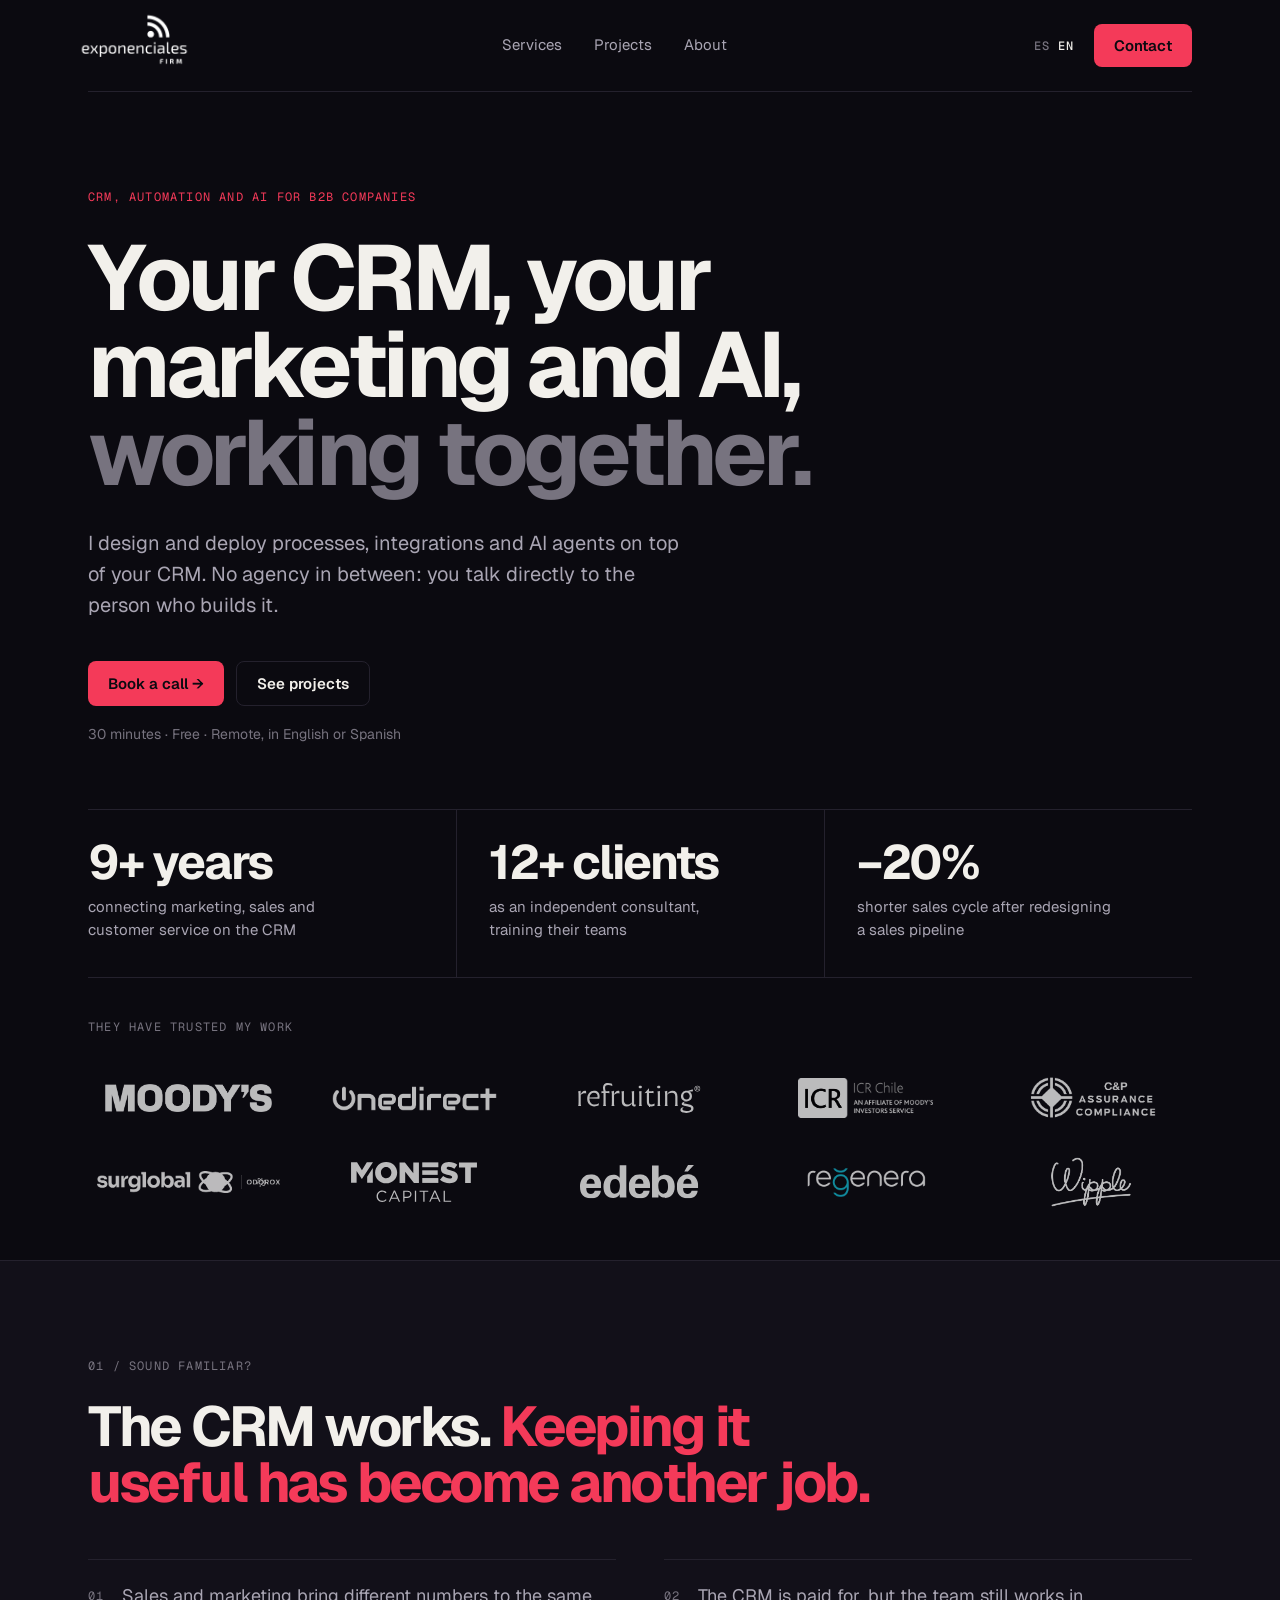
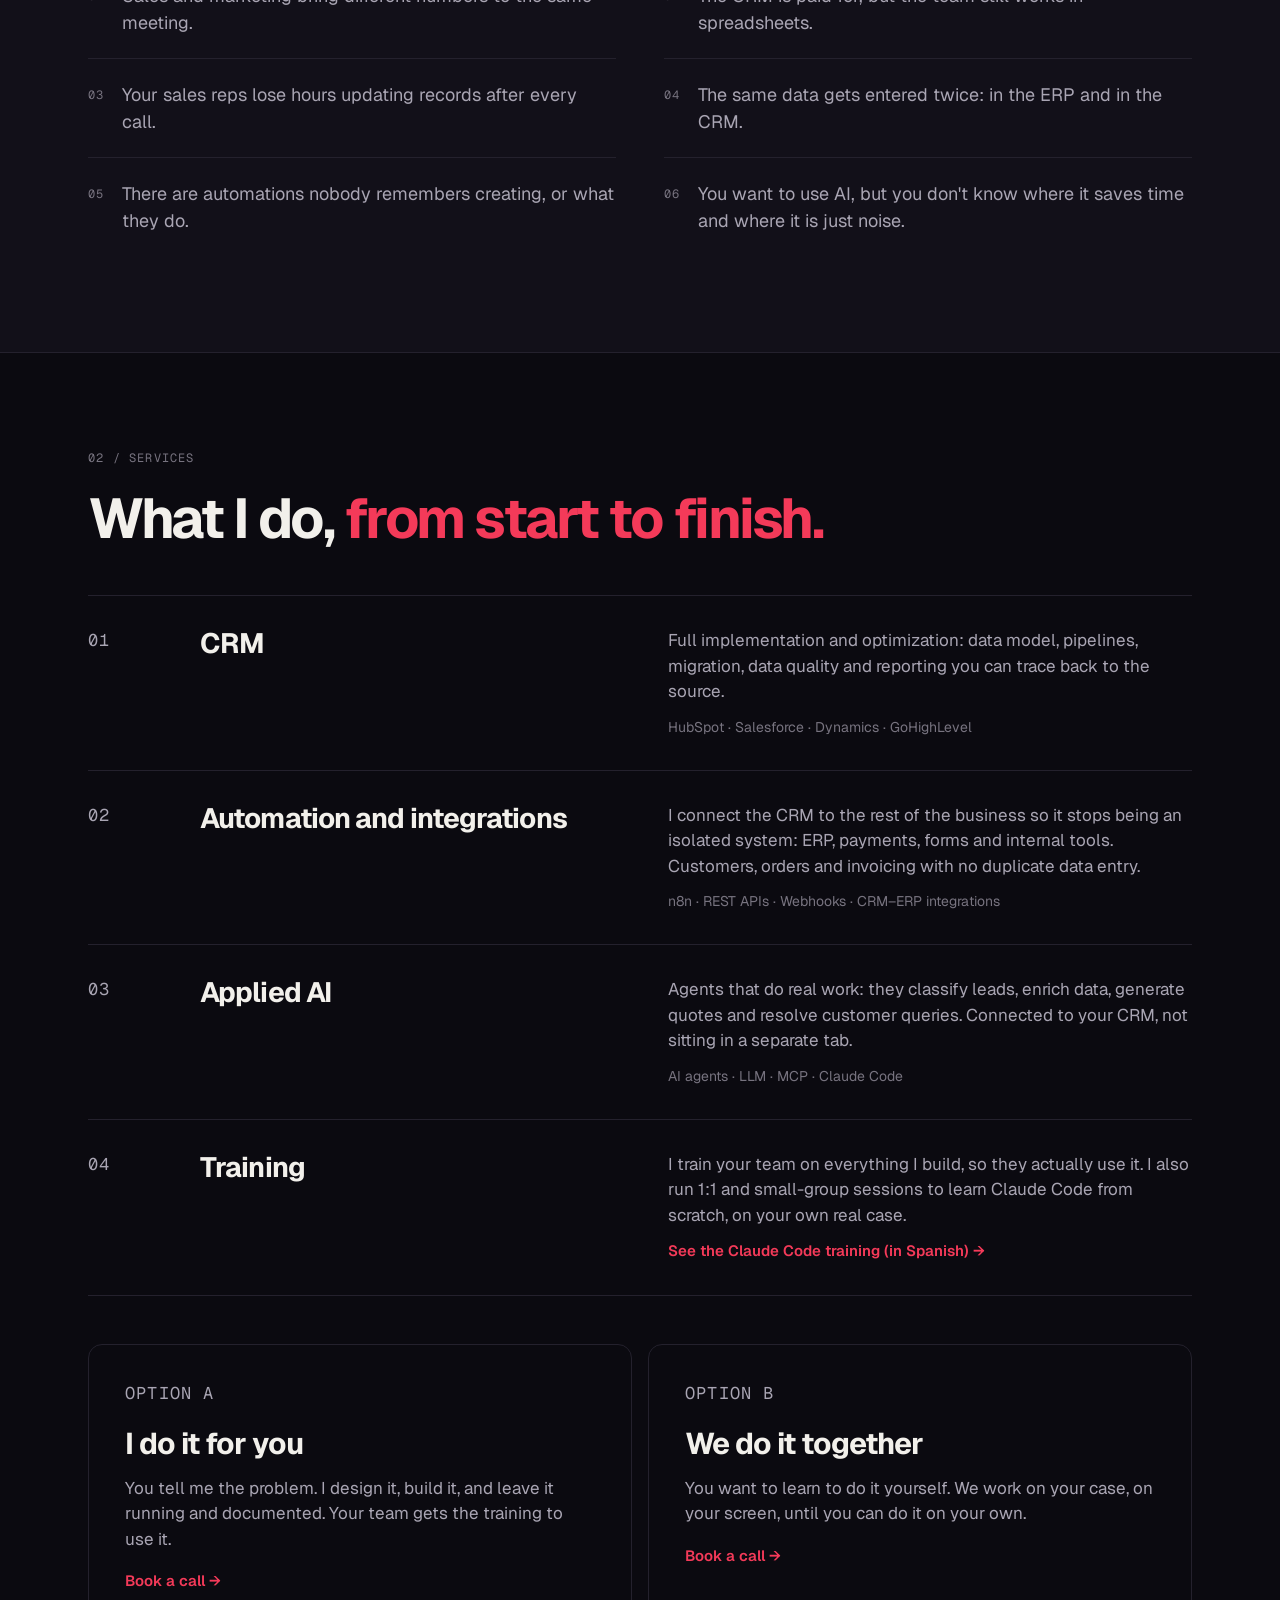
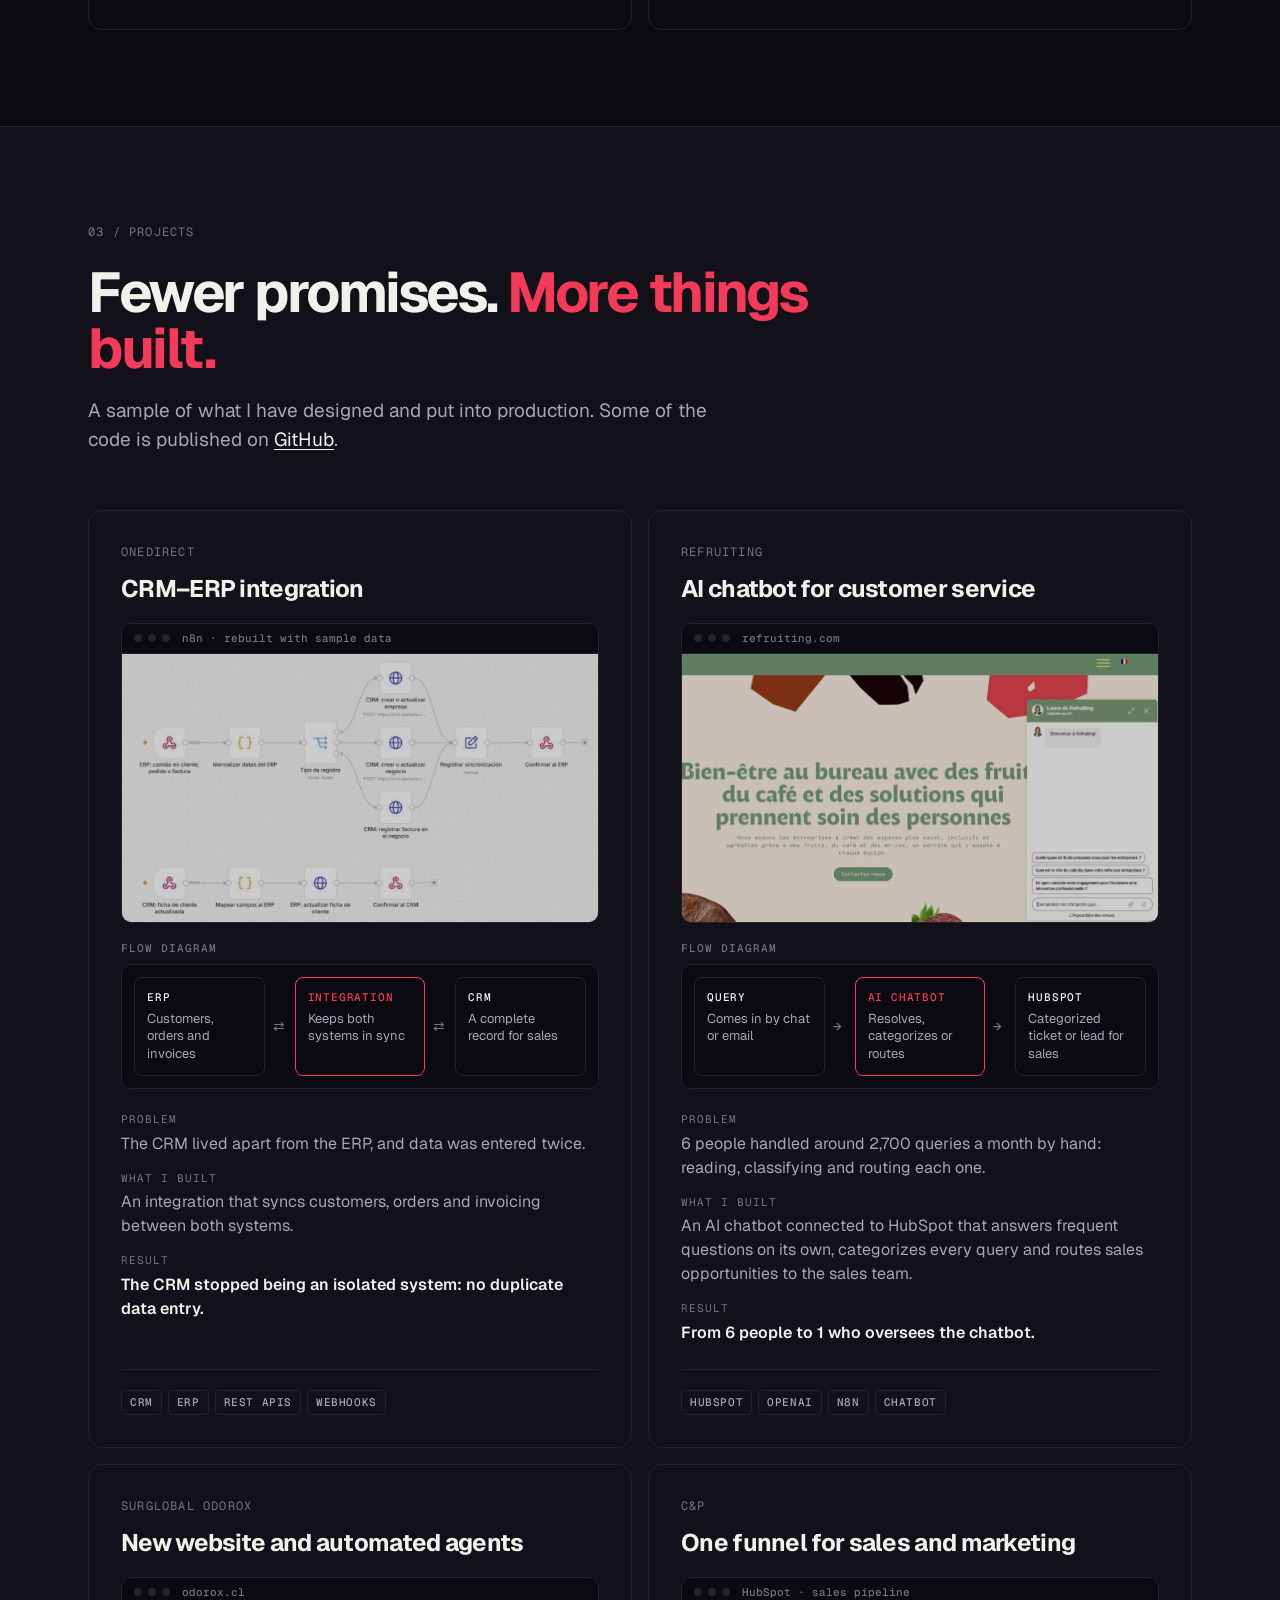
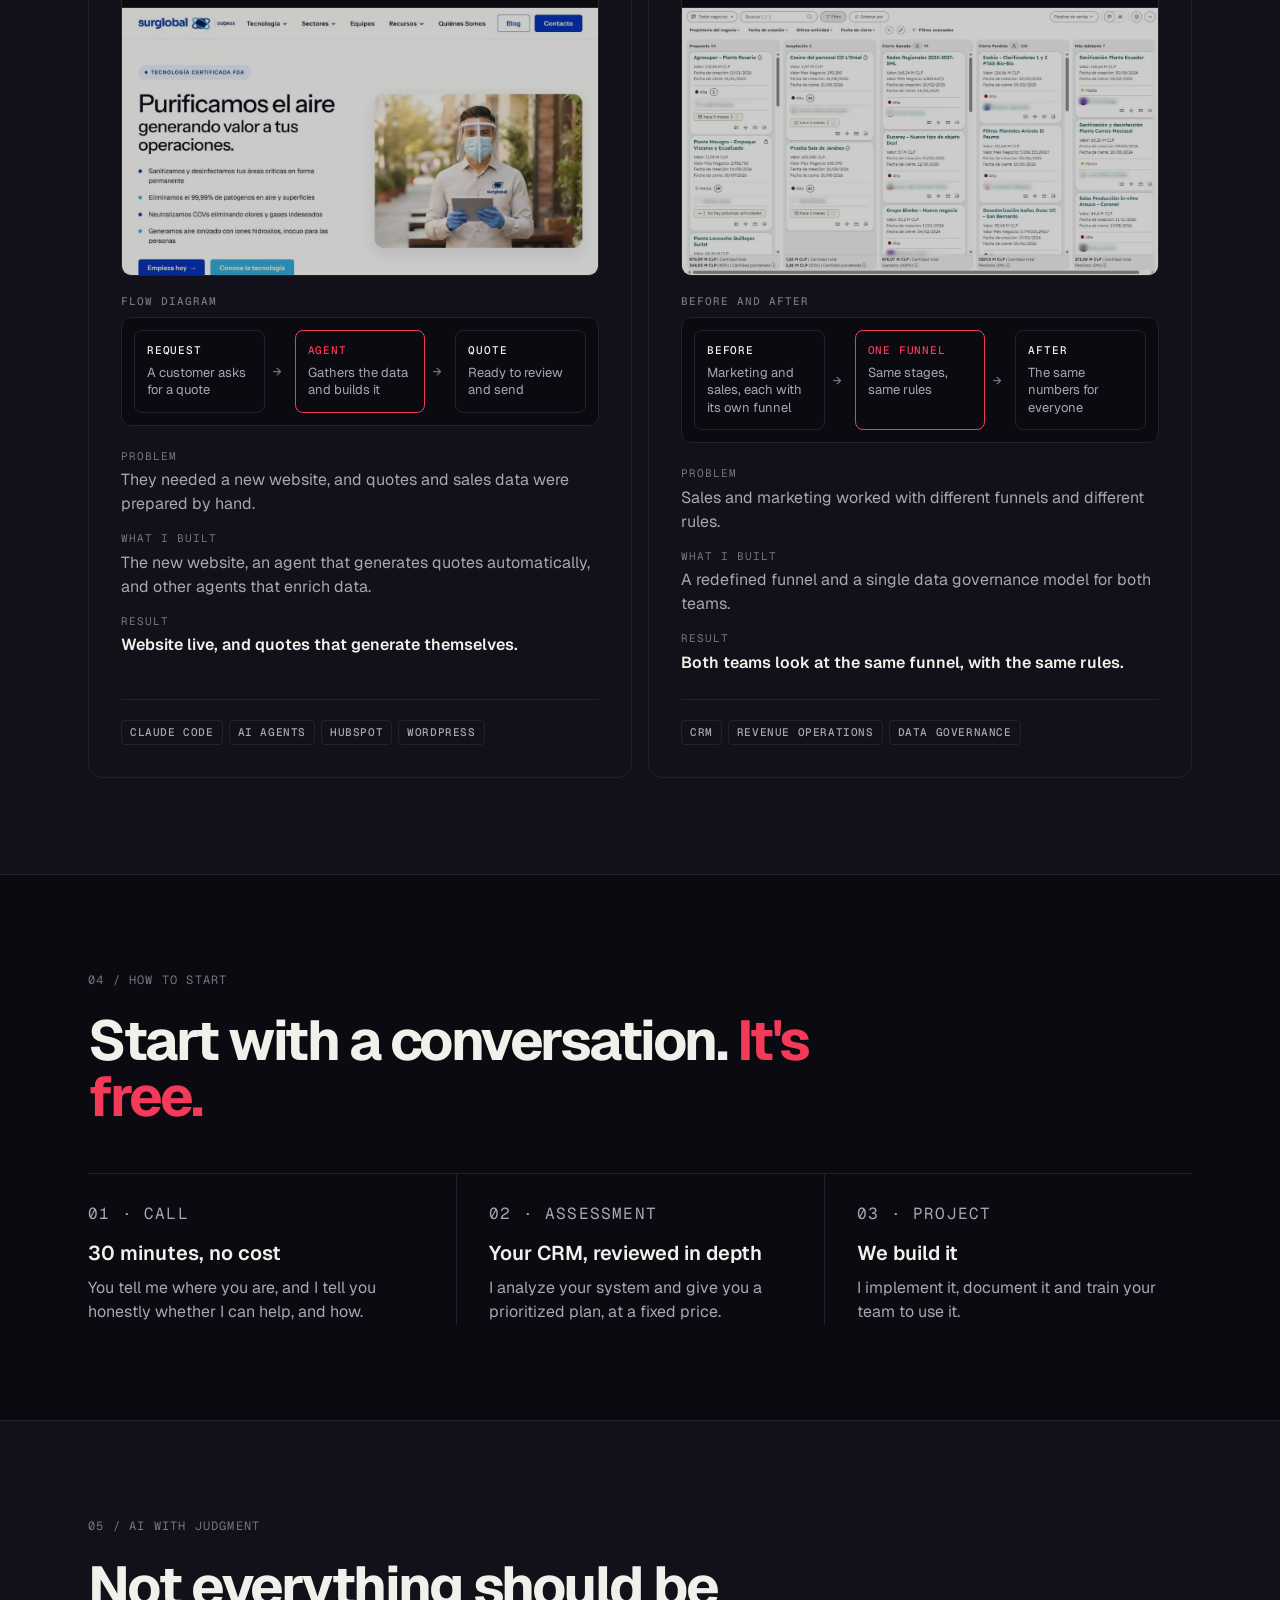
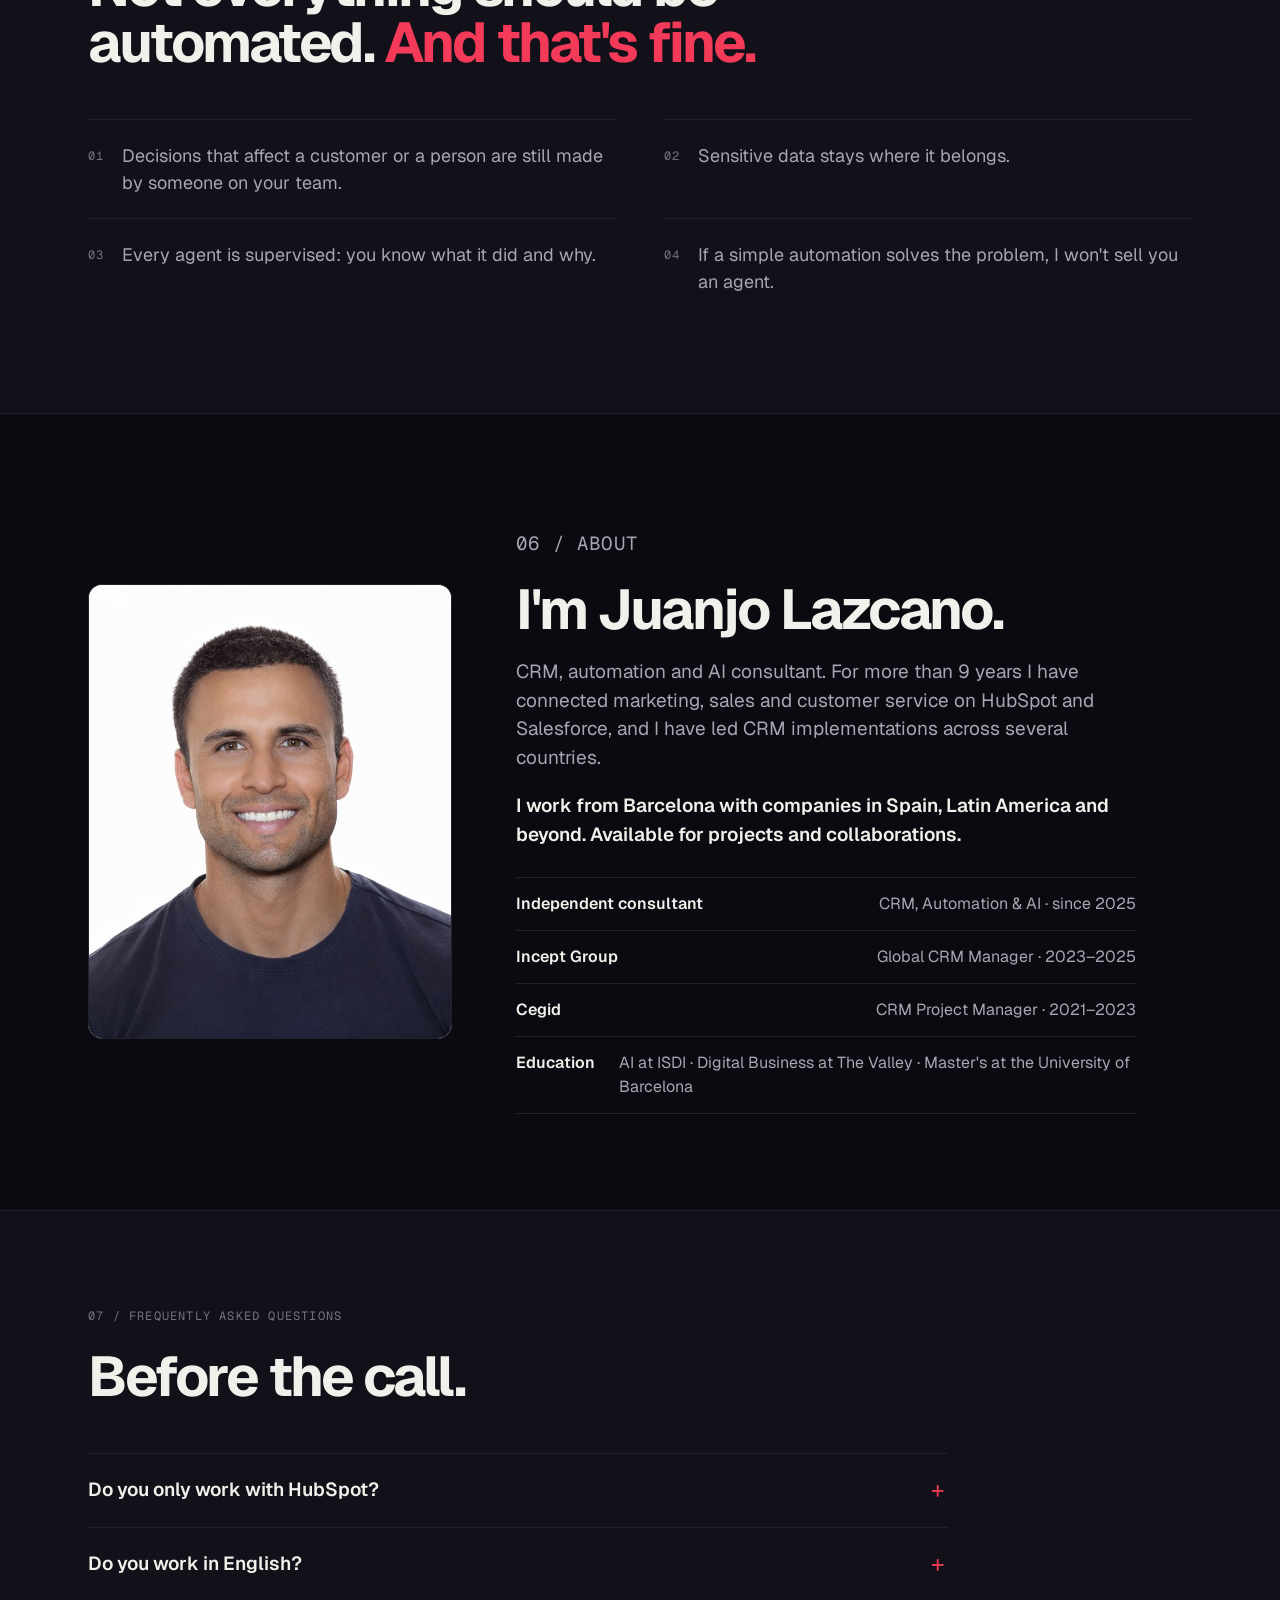
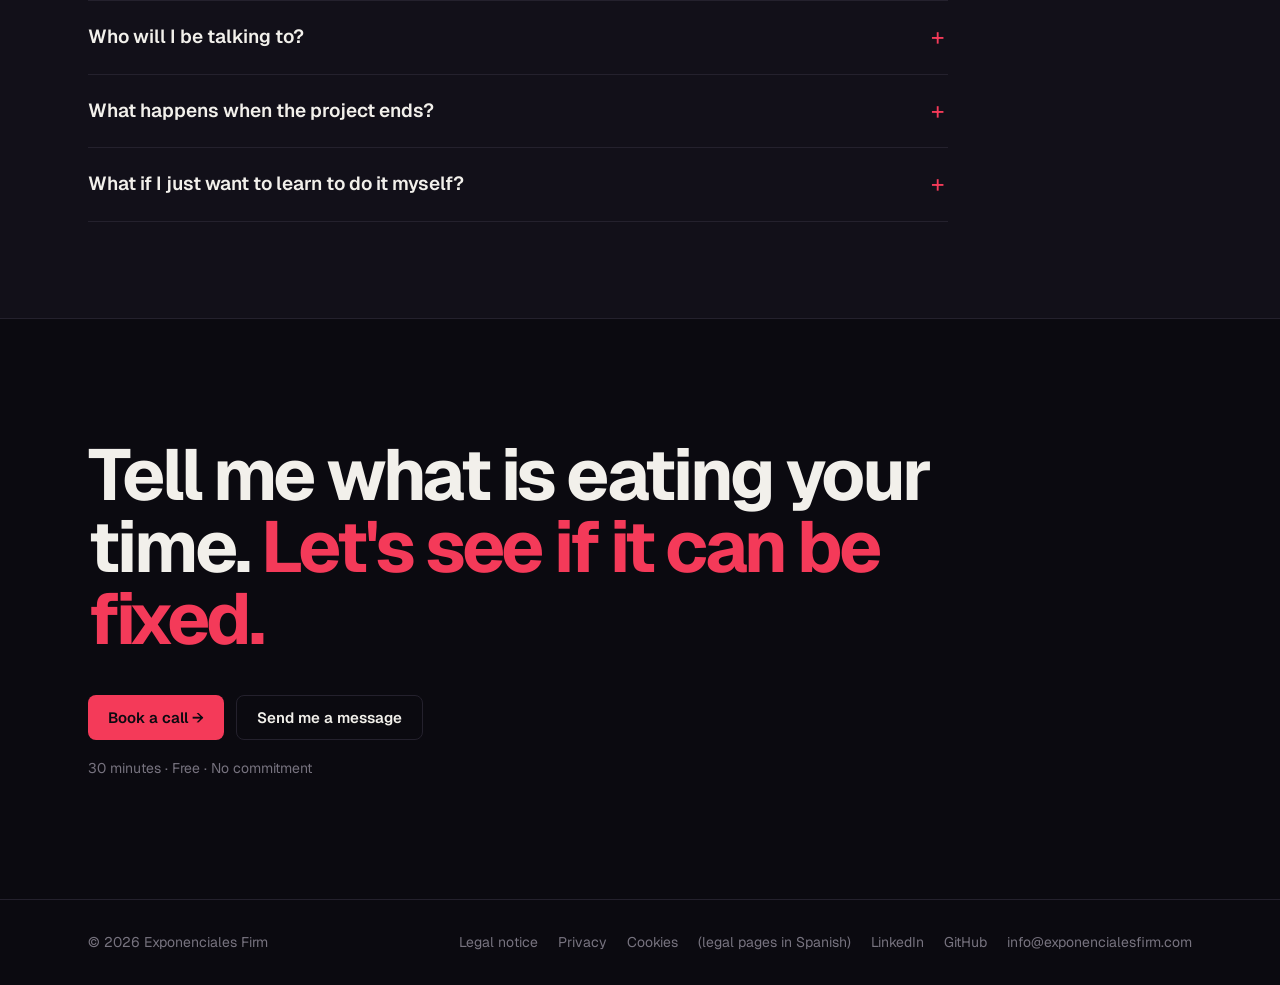
==== commit a7ab2d3c: "Vuelve 'Agendar llamada' con la agenda de exploración (exponenciales-agenda); la cabecera sigue con " ====
--- a/en/index.html
+++ b/en/index.html
@@ -4,7 +4,7 @@
 <meta charset="utf-8">
 <meta name="viewport" content="width=device-width, initial-scale=1">
 <title>CRM, HubSpot &amp; AI Consultant for B2B | Exponenciales Firm</title>
-<meta name="description" content="CRM, automation and AI consulting for B2B companies. HubSpot, Salesforce, n8n and AI agents, with no agency in between. Send me a message, no commitment.">
+<meta name="description" content="CRM, automation and AI consulting for B2B companies. HubSpot, Salesforce, n8n and AI agents, with no agency in between. Book a free call.">
 <link rel="icon" type="image/png" sizes="32x32" href="/favicon-32.png">
 <link rel="icon" type="image/png" sizes="512x512" href="/favicon-512.png">
 <link rel="apple-touch-icon" href="/apple-touch-icon.png">
@@ -266,9 +266,9 @@
     "Claude Code"
    ],
    "potentialAction": {
-    "@type": "CommunicateAction",
-    "target": "https://exponencialesfirm.com/en/#write",
-    "name": "Send me a message"
+    "@type": "ReserveAction",
+    "target": "https://exponenciales-agenda.vercel.app/juanjo/exploracion",
+    "name": "Book a call"
    }
   },
   {
@@ -374,10 +374,10 @@
     <h1>Your CRM, your marketing and AI, <span>working together.</span></h1>
     <p class="lede">I design and deploy processes, integrations and AI agents on top of your CRM. No agency in between: you talk directly to the person who builds it.</p>
     <div class="ctas">
-      <a class="btn btn--coral" href="#write" data-abrir-form aria-controls="contact-form">Send me a message →</a>
+      <a class="btn btn--coral" href="https://exponenciales-agenda.vercel.app/juanjo/exploracion" target="_blank" rel="noopener">Book a call →</a>
       <a class="btn btn--ghost" href="#projects">See projects</a>
     </div>
-    <p class="micro">Free · No commitment · In English or Spanish</p>
+    <p class="micro">30 minutes · Free · Remote, in English or Spanish</p>
   </header>
 
   <div class="stats">
@@ -462,13 +462,13 @@
         <p class="mono">Option A</p>
         <h3>I do it for you</h3>
         <p>You tell me the problem. I design it, build it, and leave it running and documented. Your team gets the training to use it.</p>
-        <a href="#write" data-abrir-form aria-controls="contact-form">Send me a message →</a>
+        <a href="https://exponenciales-agenda.vercel.app/juanjo/exploracion" target="_blank" rel="noopener">Book a call →</a>
       </div>
       <div class="mode">
         <p class="mono">Option B</p>
         <h3>We do it together</h3>
         <p>You want to learn to do it yourself. We work on your case, on your screen, until you can do it on your own.</p>
-        <a href="#write" data-abrir-form aria-controls="contact-form">Send me a message →</a>
+        <a href="https://exponenciales-agenda.vercel.app/juanjo/exploracion" target="_blank" rel="noopener">Book a call →</a>
       </div>
     </div>
   </div>
@@ -637,9 +637,10 @@
   <div class="wrap">
     <h2 id="t-final">Tell me what is eating your time. <span>Let's see if it can be fixed.</span></h2>
     <div class="ctas">
-      <button class="btn btn--coral" type="button" data-abrir-form aria-controls="contact-form" aria-expanded="false">Send me a message</button>
-    </div>
-    <p class="micro">Free · No commitment · I reply myself</p>
+      <a class="btn btn--coral" href="https://exponenciales-agenda.vercel.app/juanjo/exploracion" target="_blank" rel="noopener">Book a call →</a>
+      <button class="btn btn--ghost" type="button" data-abrir-form aria-controls="contact-form" aria-expanded="false">Send me a message</button>
+    </div>
+    <p class="micro">30 minutes · Free · No commitment</p>
 
     <div class="contact-form" id="contact-form" hidden>
       <p class="mono">Contact form</p>
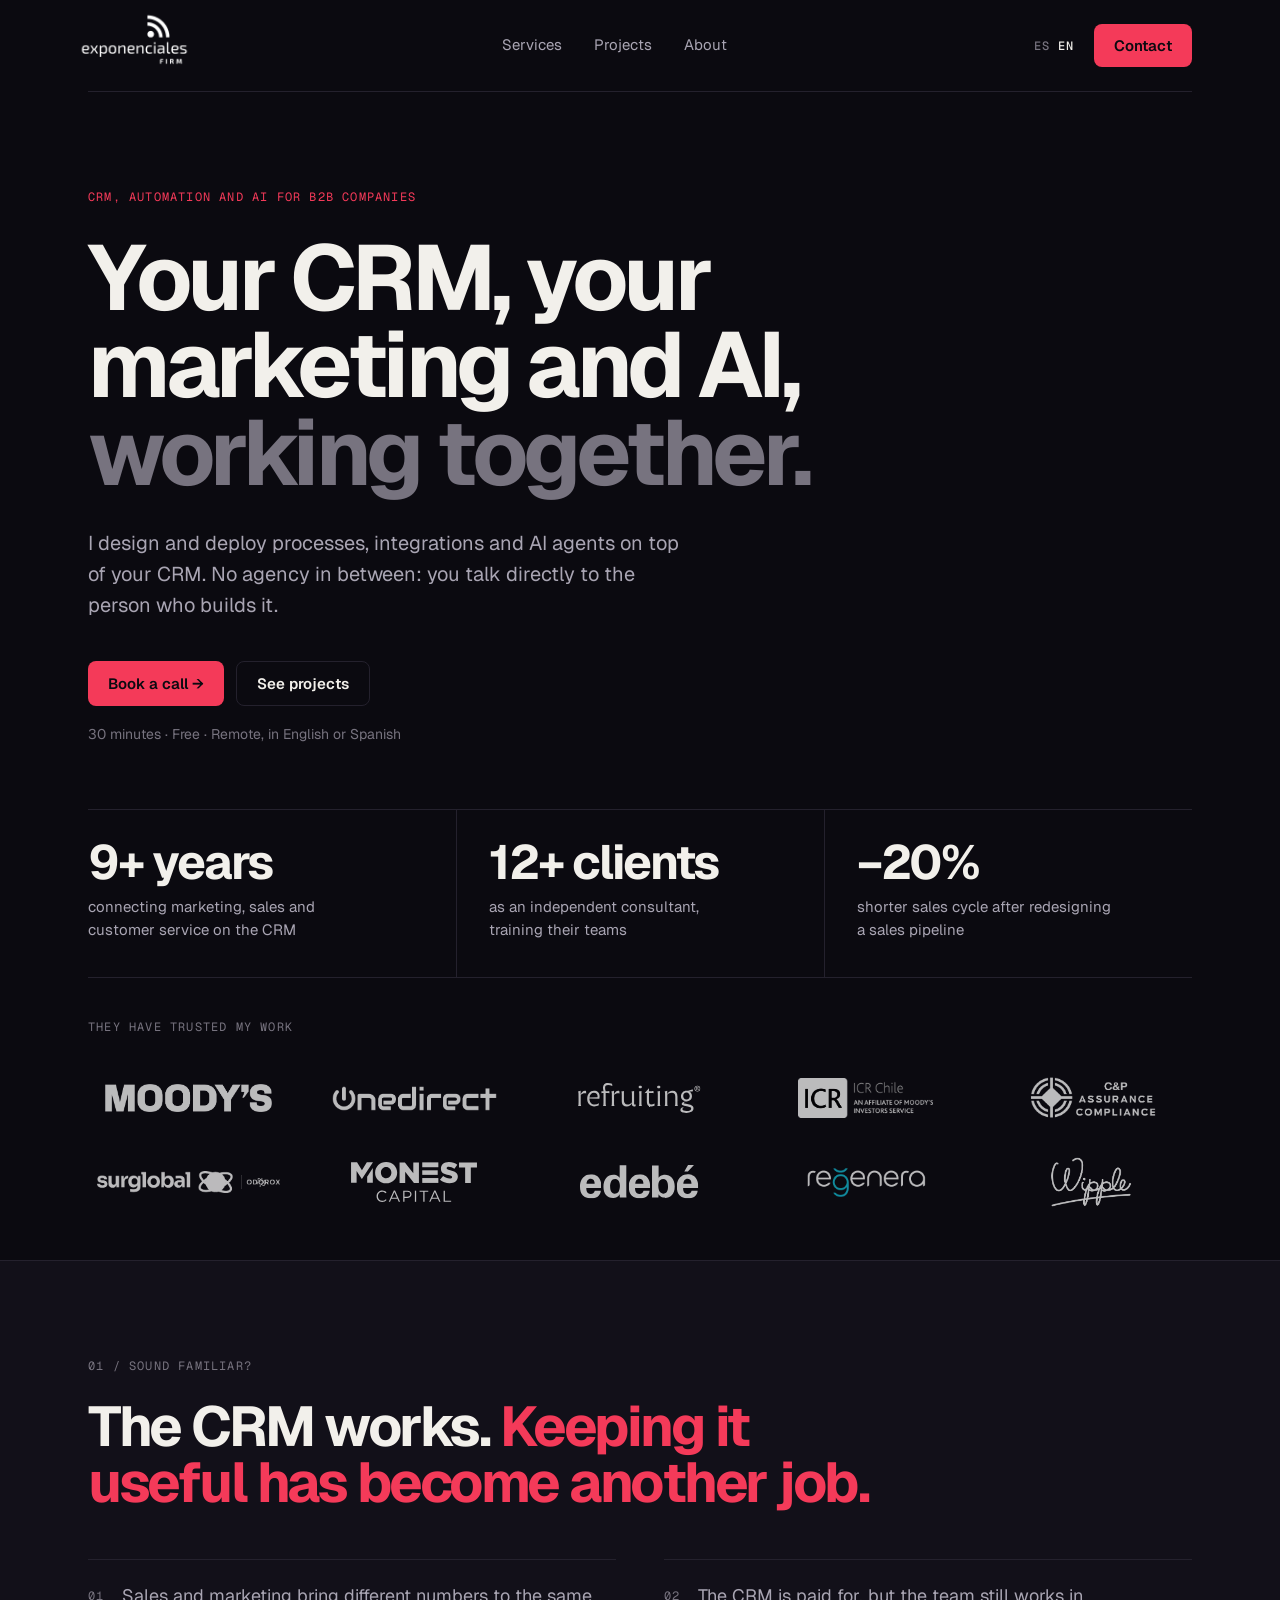
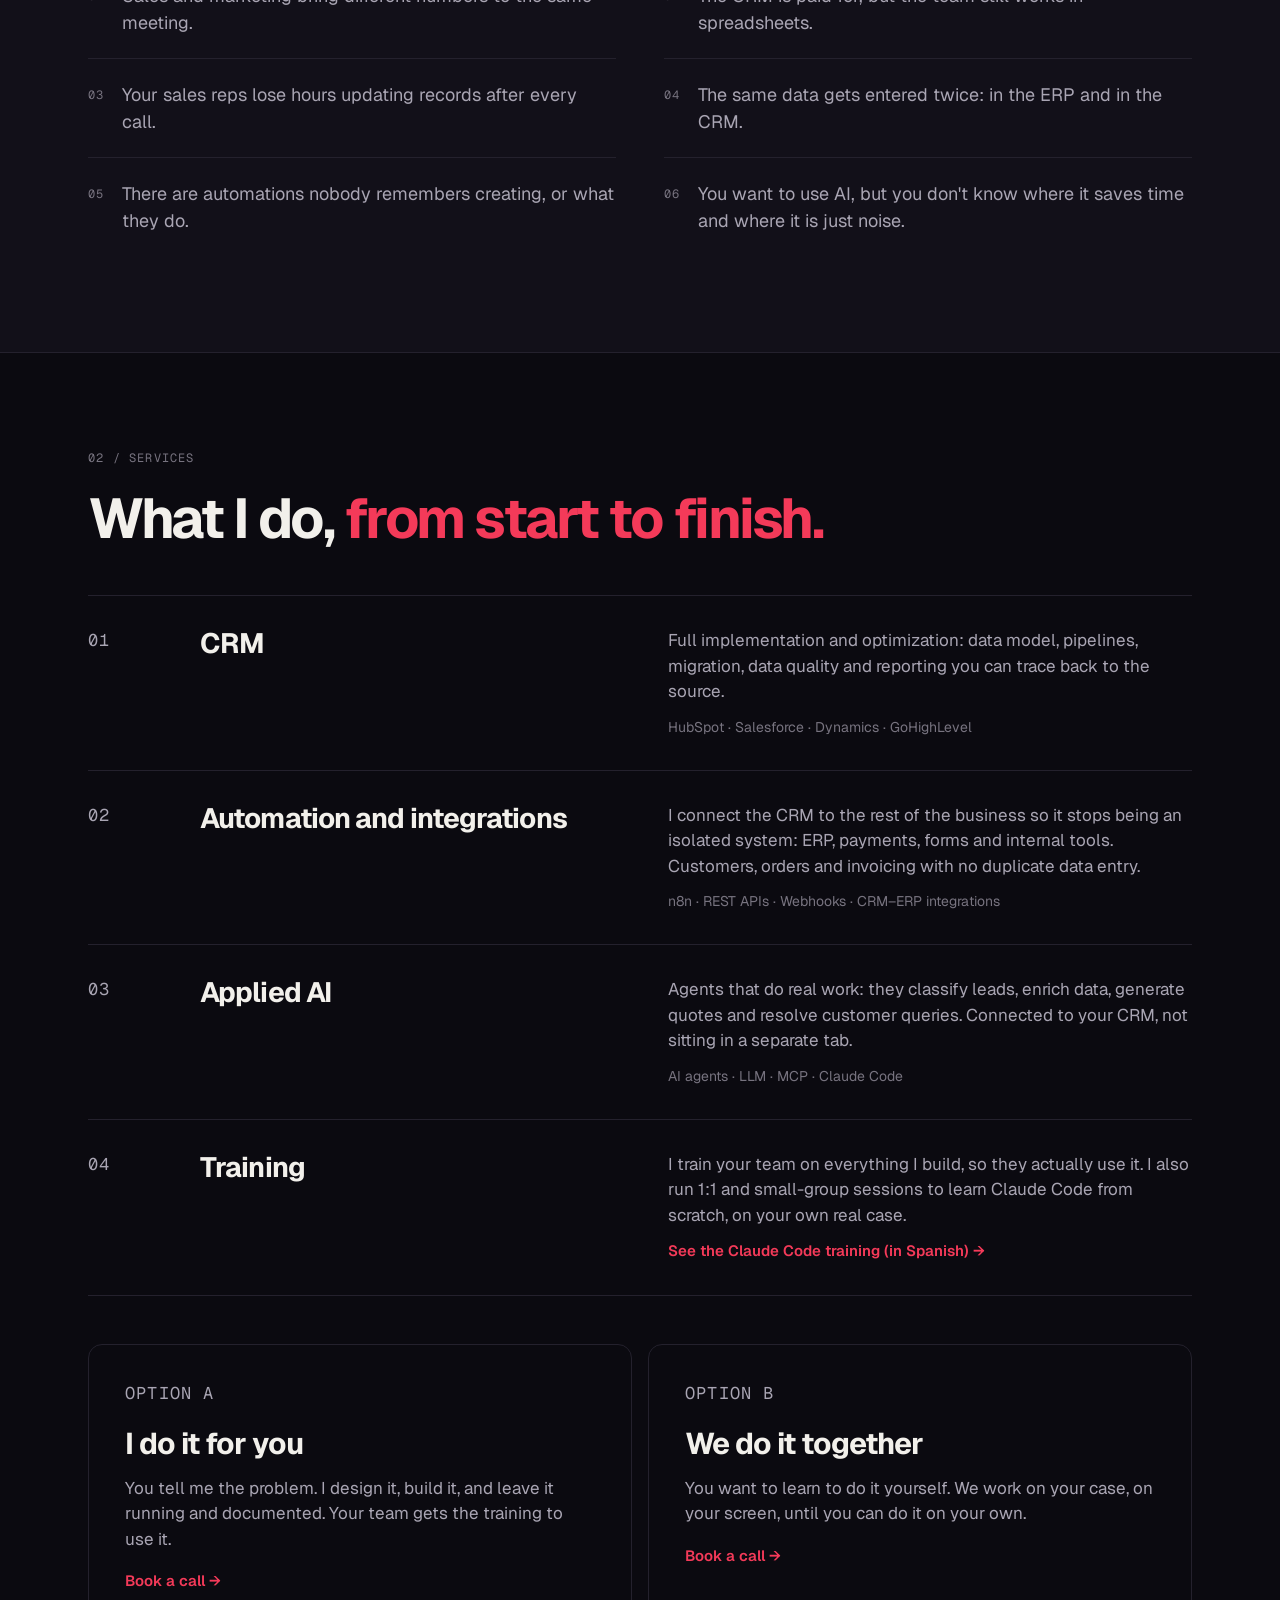
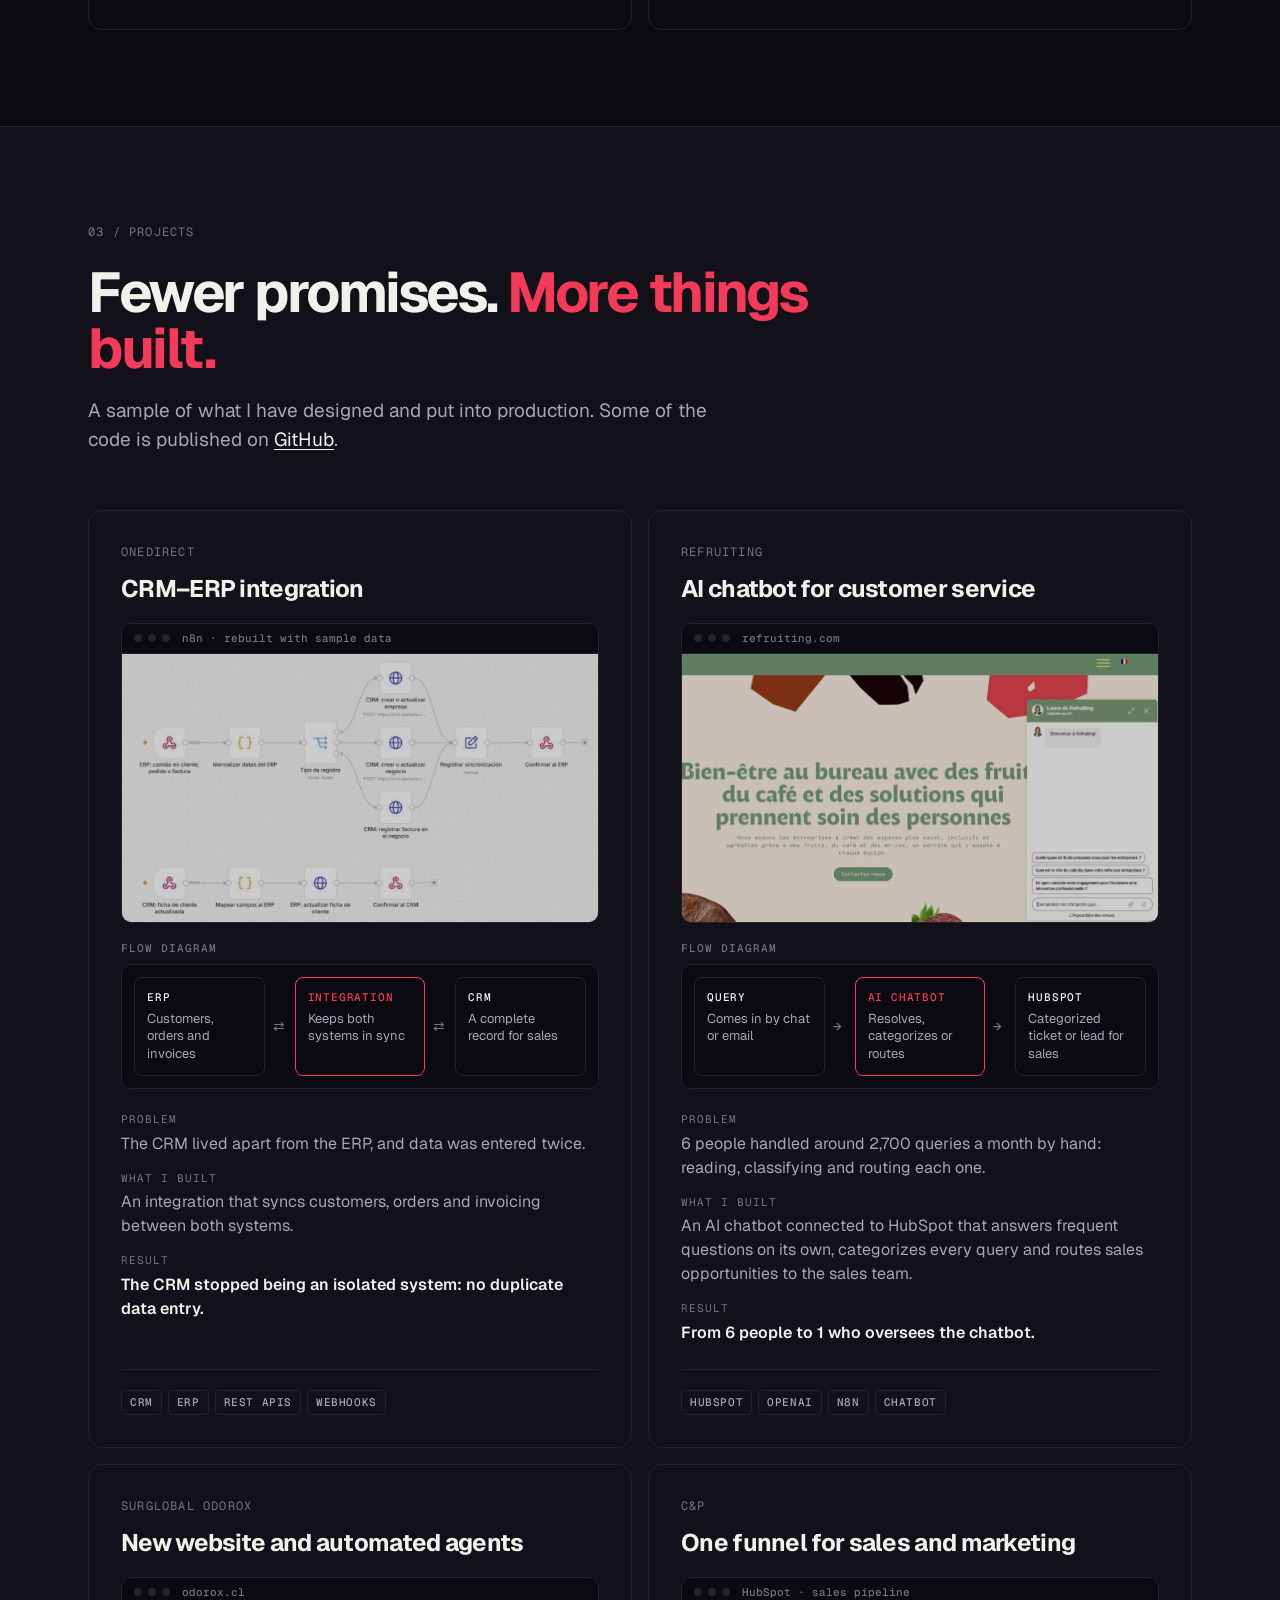
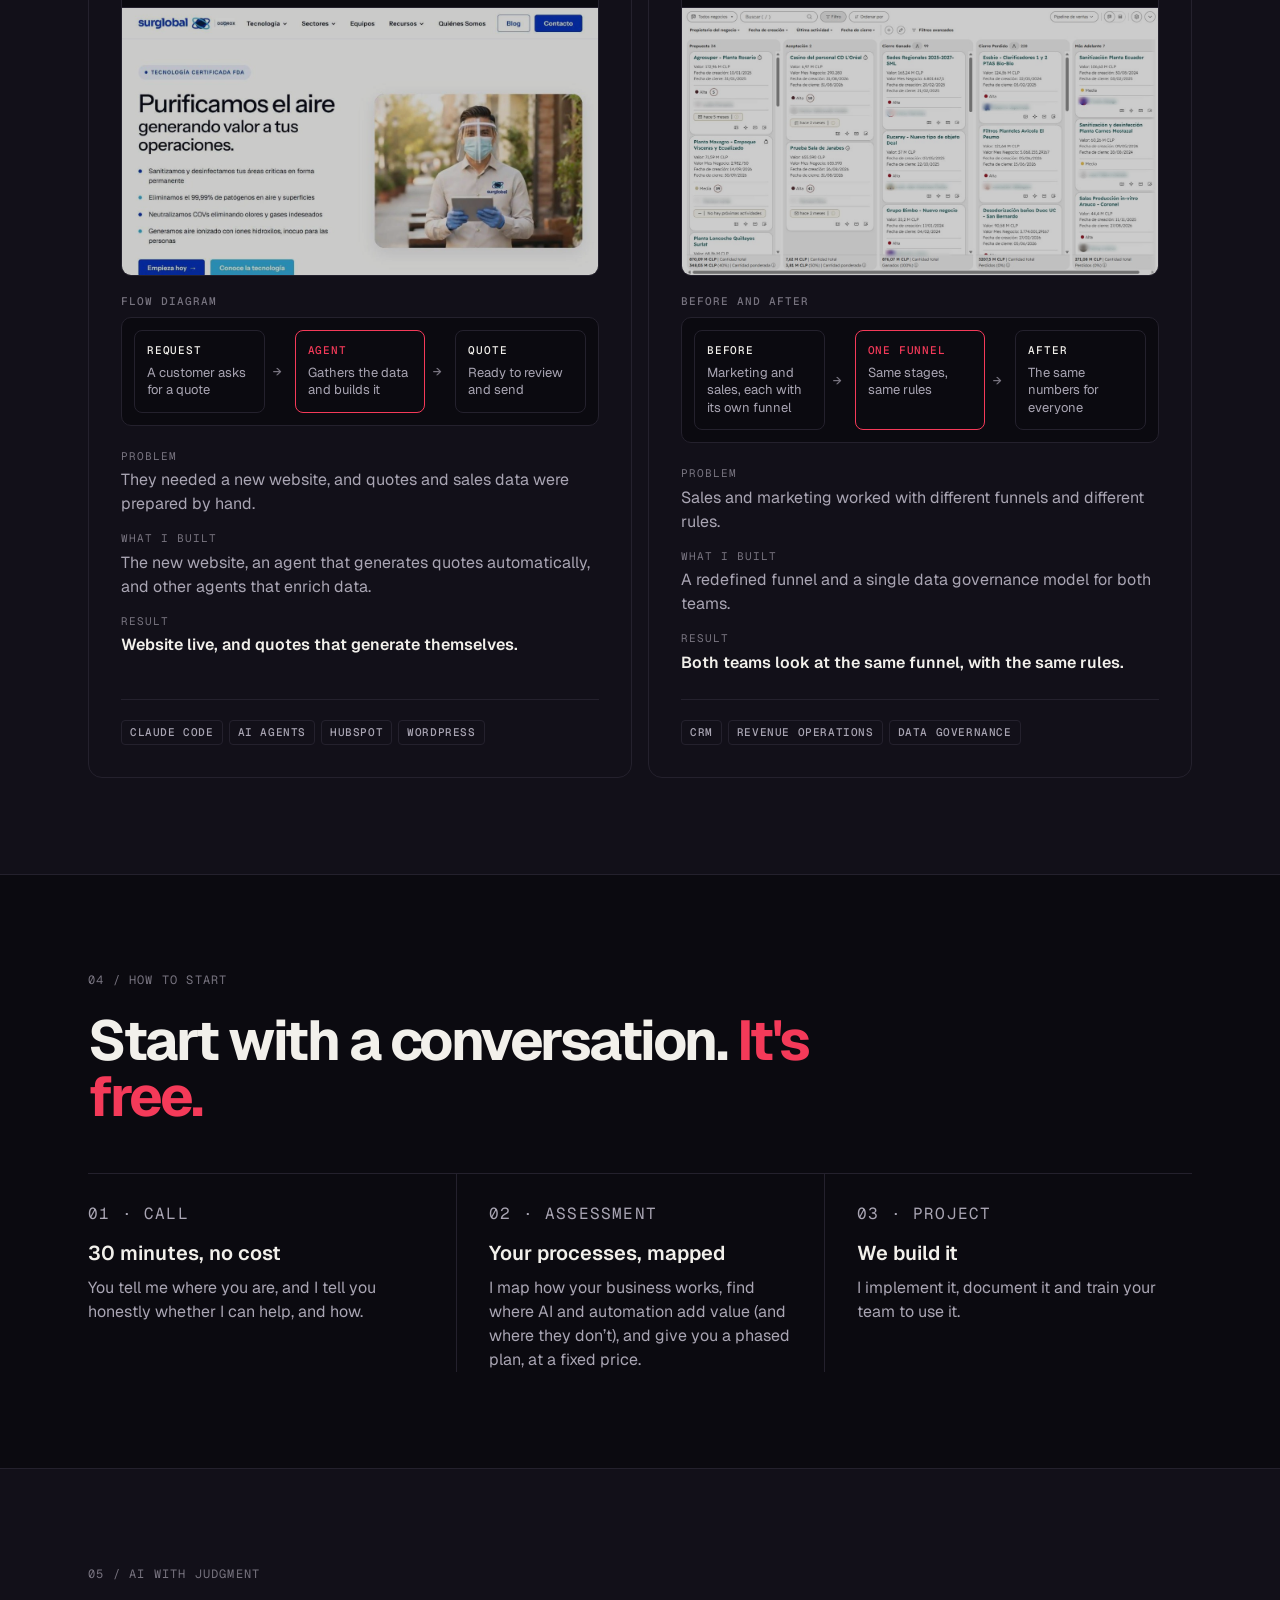
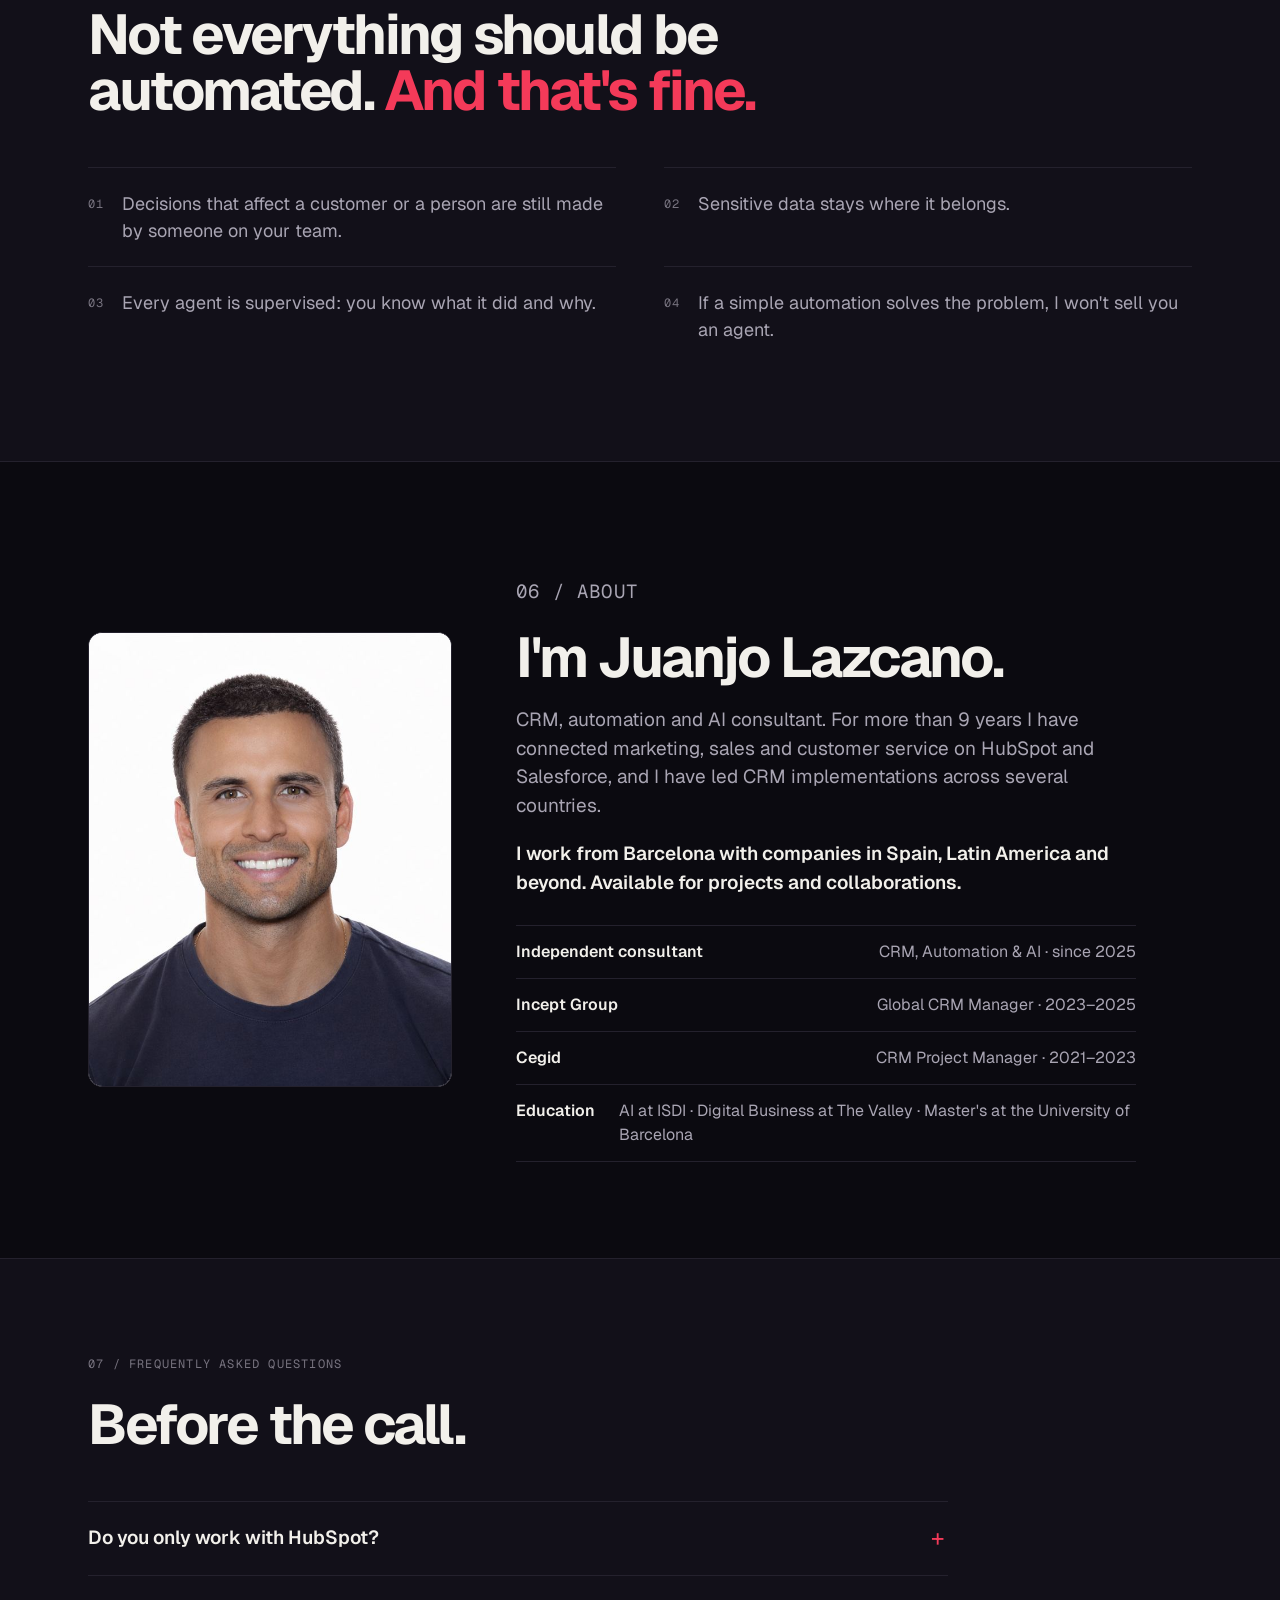
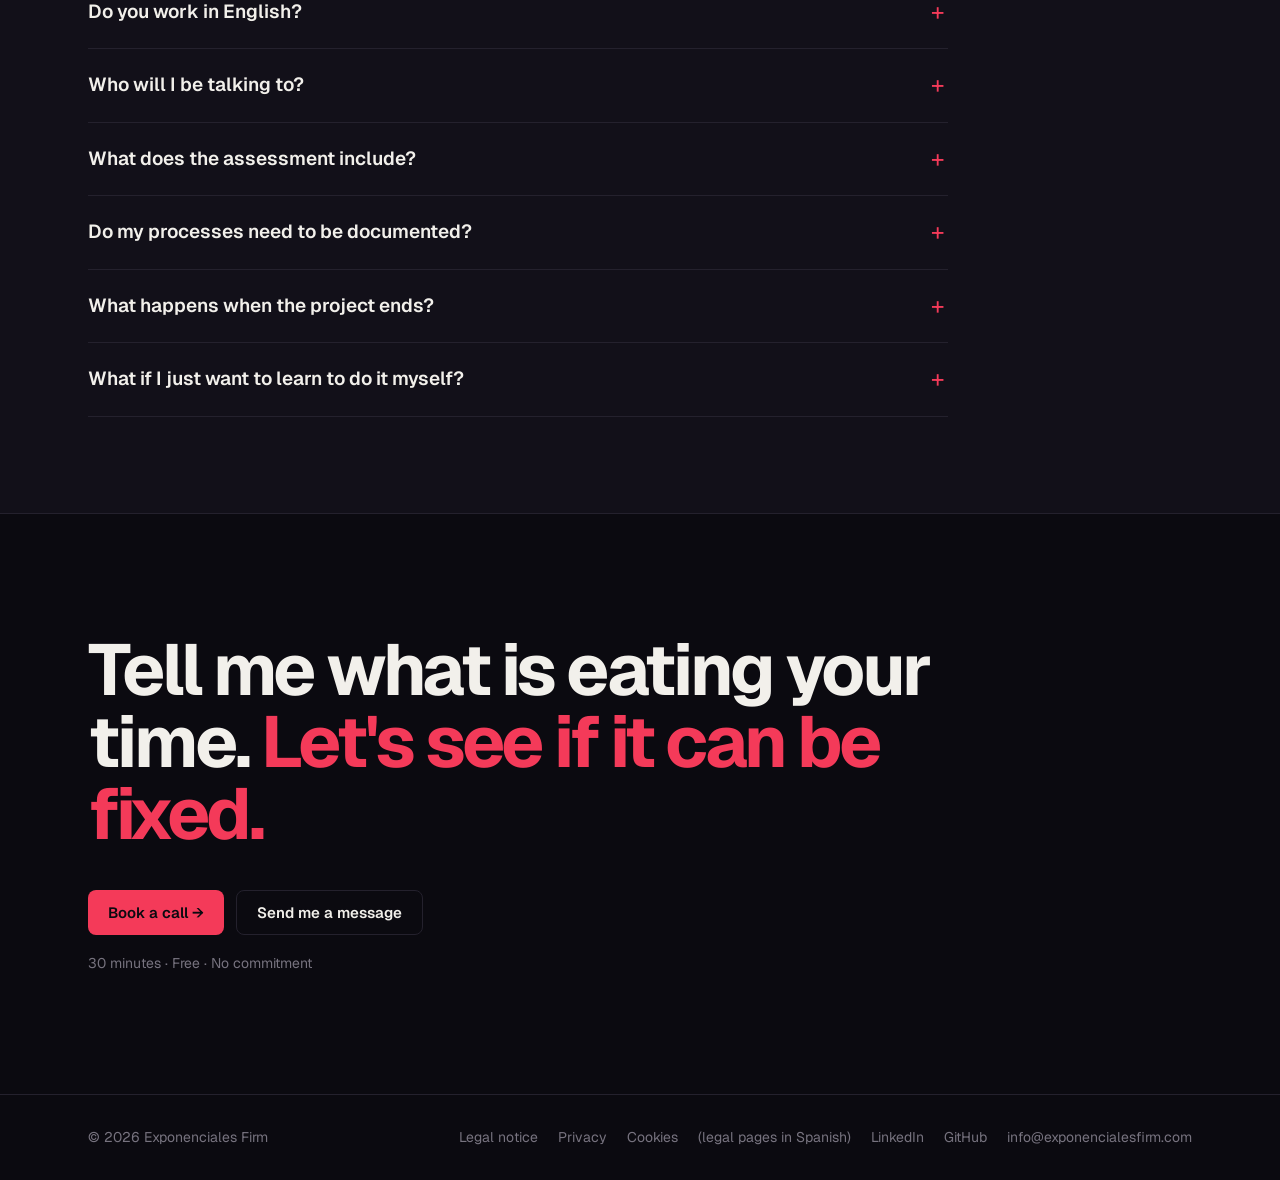
==== commit b5e1bfc0: "Cómo empezar: 'Sin costo' y diagnóstico de procesos; FAQ sobre qué incluye el diagnóstico y procesos" ====
--- a/en/index.html
+++ b/en/index.html
@@ -333,6 +333,22 @@
     },
     {
      "@type": "Question",
+     "name": "What does the assessment include?",
+     "acceptedAnswer": {
+      "@type": "Answer",
+      "text": "Four deliverables:1) Your processes mapped in BPMN, the standard notation for business processes.2) The improvement opportunities: where an automation, an AI agent or a change of tool makes sense, and where it doesn’t.3) A security recommendation for each opportunity, so it can be implemented without opening new risks.4) A roadmap in 3 to 4 phases: what to do this month, next month and the ones after.With that, you decide. If you want me to implement it, we start from that roadmap."
+     }
+    },
+    {
+     "@type": "Question",
+     "name": "Do my processes need to be documented?",
+     "acceptedAnswer": {
+      "@type": "Answer",
+      "text": "No. Every company has processes: the way it sells, delivers or serves a customer. It’s normal for them not to be written down, and mapping them is exactly the first step. Seeing clearly how your business works is worth it on its own."
+     }
+    },
+    {
+     "@type": "Question",
      "name": "What happens when the project ends?",
      "acceptedAnswer": {
       "@type": "Answer",
@@ -582,7 +598,7 @@
     <h2 id="t-start">Start with a conversation. <span>It's free.</span></h2>
     <div class="steps">
       <div><p class="mono">01 · Call</p><h3>30 minutes, no cost</h3><p>You tell me where you are, and I tell you honestly whether I can help, and how.</p></div>
-      <div><p class="mono">02 · Assessment</p><h3>Your CRM, reviewed in depth</h3><p>I analyze your system and give you a prioritized plan, at a fixed price.</p></div>
+      <div><p class="mono">02 · Assessment</p><h3>Your processes, mapped</h3><p>I map how your business works, find where AI and automation add value (and where they don’t), and give you a phased plan, at a fixed price.</p></div>
       <div><p class="mono">03 · Project</p><h3>We build it</h3><p>I implement it, document it and train your team to use it.</p></div>
     </div>
   </div>
@@ -627,6 +643,8 @@
       <details><summary>Do you only work with HubSpot?</summary><p>No. HubSpot is my specialty, but I also work with Salesforce, Dynamics and GoHighLevel. I don't sell you a tool: I help you with the one you already have.</p></details>
       <details><summary>Do you work in English?</summary><p>Yes. I work remotely, in English and Spanish, with companies in Spain, Latin America and elsewhere, and I arrange schedules so that they overlap.</p></details>
       <details><summary>Who will I be talking to?</summary><p>Me. The person on the first call is the one who designs and builds the project.</p></details>
+      <details><summary>What does the assessment include?</summary><p>Four deliverables:<br>1) Your processes mapped in BPMN, the standard notation for business processes.<br>2) The improvement opportunities: where an automation, an AI agent or a change of tool makes sense, and where it doesn’t.<br>3) A security recommendation for each opportunity, so it can be implemented without opening new risks.<br>4) A roadmap in 3 to 4 phases: what to do this month, next month and the ones after.<br>With that, you decide. If you want me to implement it, we start from that roadmap.</p></details>
+      <details><summary>Do my processes need to be documented?</summary><p>No. Every company has processes: the way it sells, delivers or serves a customer. It’s normal for them not to be written down, and mapping them is exactly the first step. Seeing clearly how your business works is worth it on its own.</p></details>
       <details><summary>What happens when the project ends?</summary><p>Everything is documented and your team is trained to use it. If you want to keep improving it afterwards, we talk.</p></details>
       <details><summary>What if I just want to learn to do it myself?</summary><p>Then we work on it together, on your own case. My Claude Code training for individuals is currently delivered in Spanish.</p></details>
     </div>
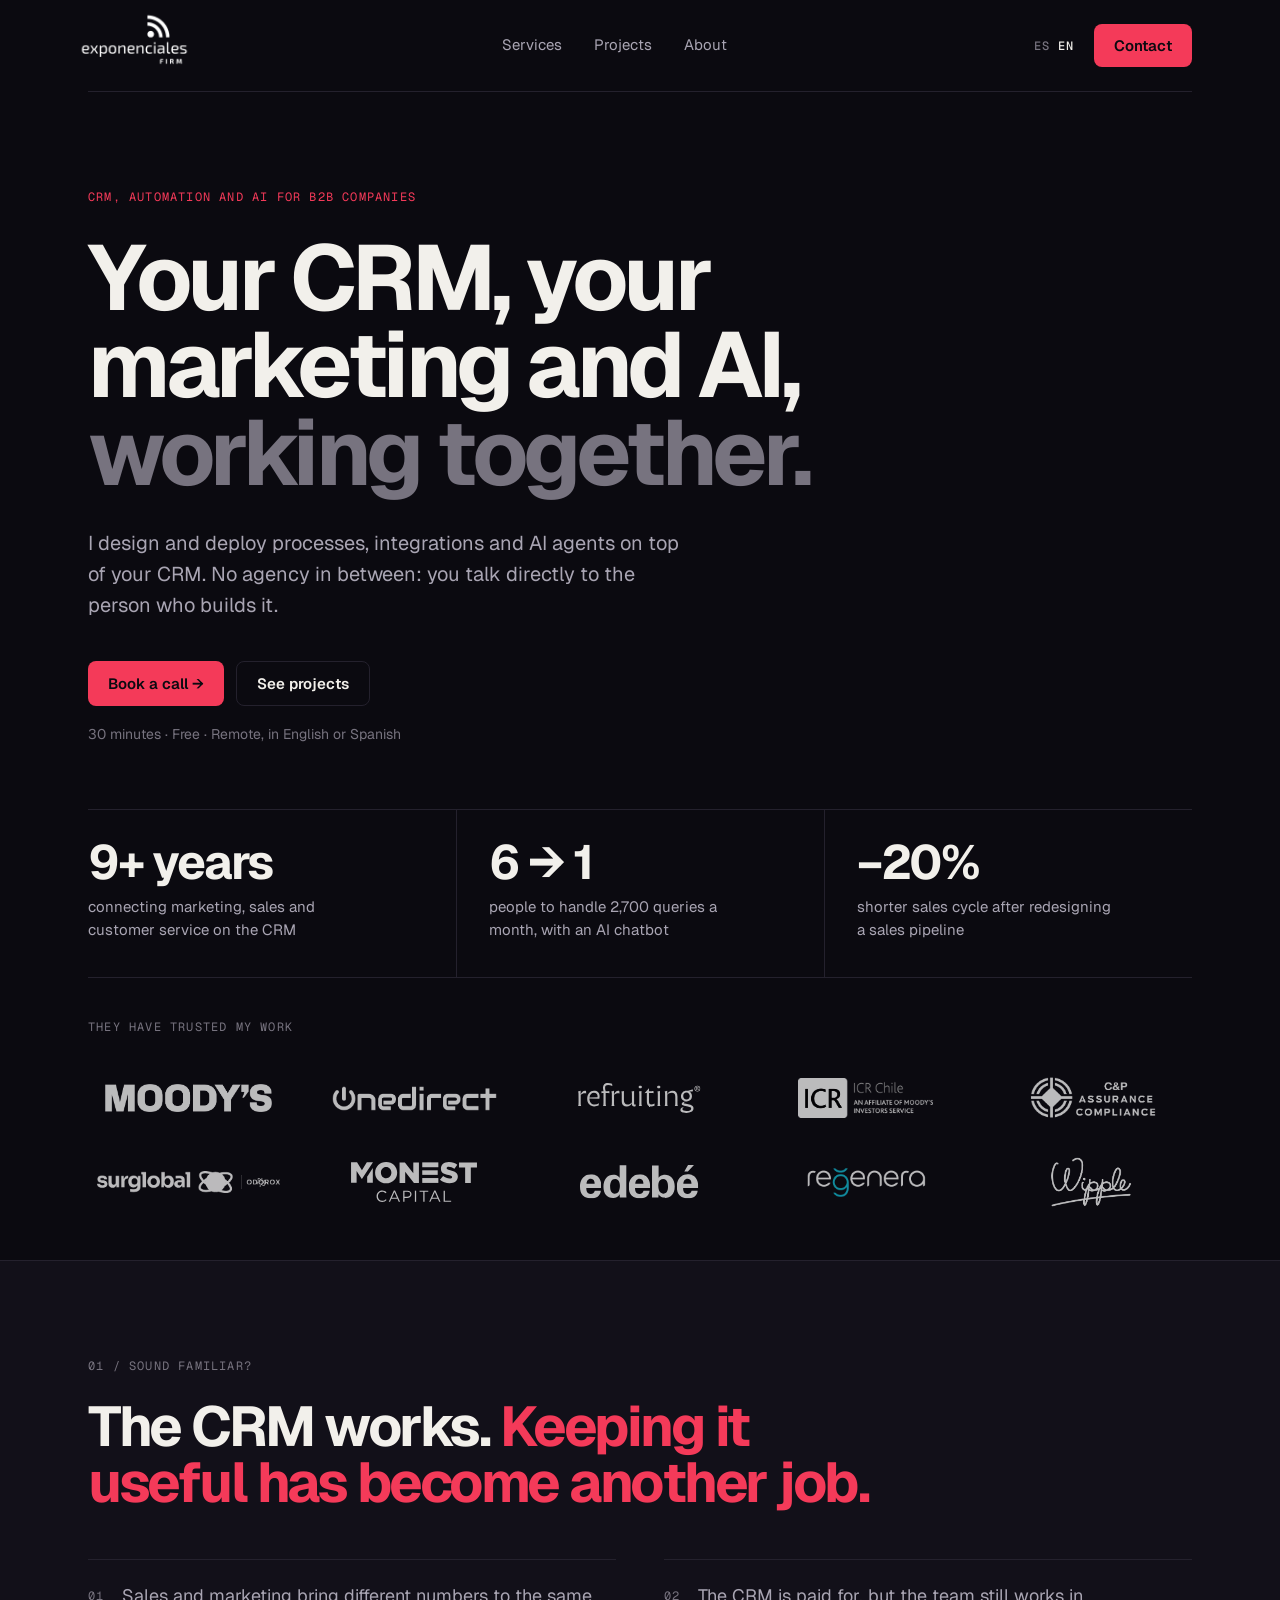
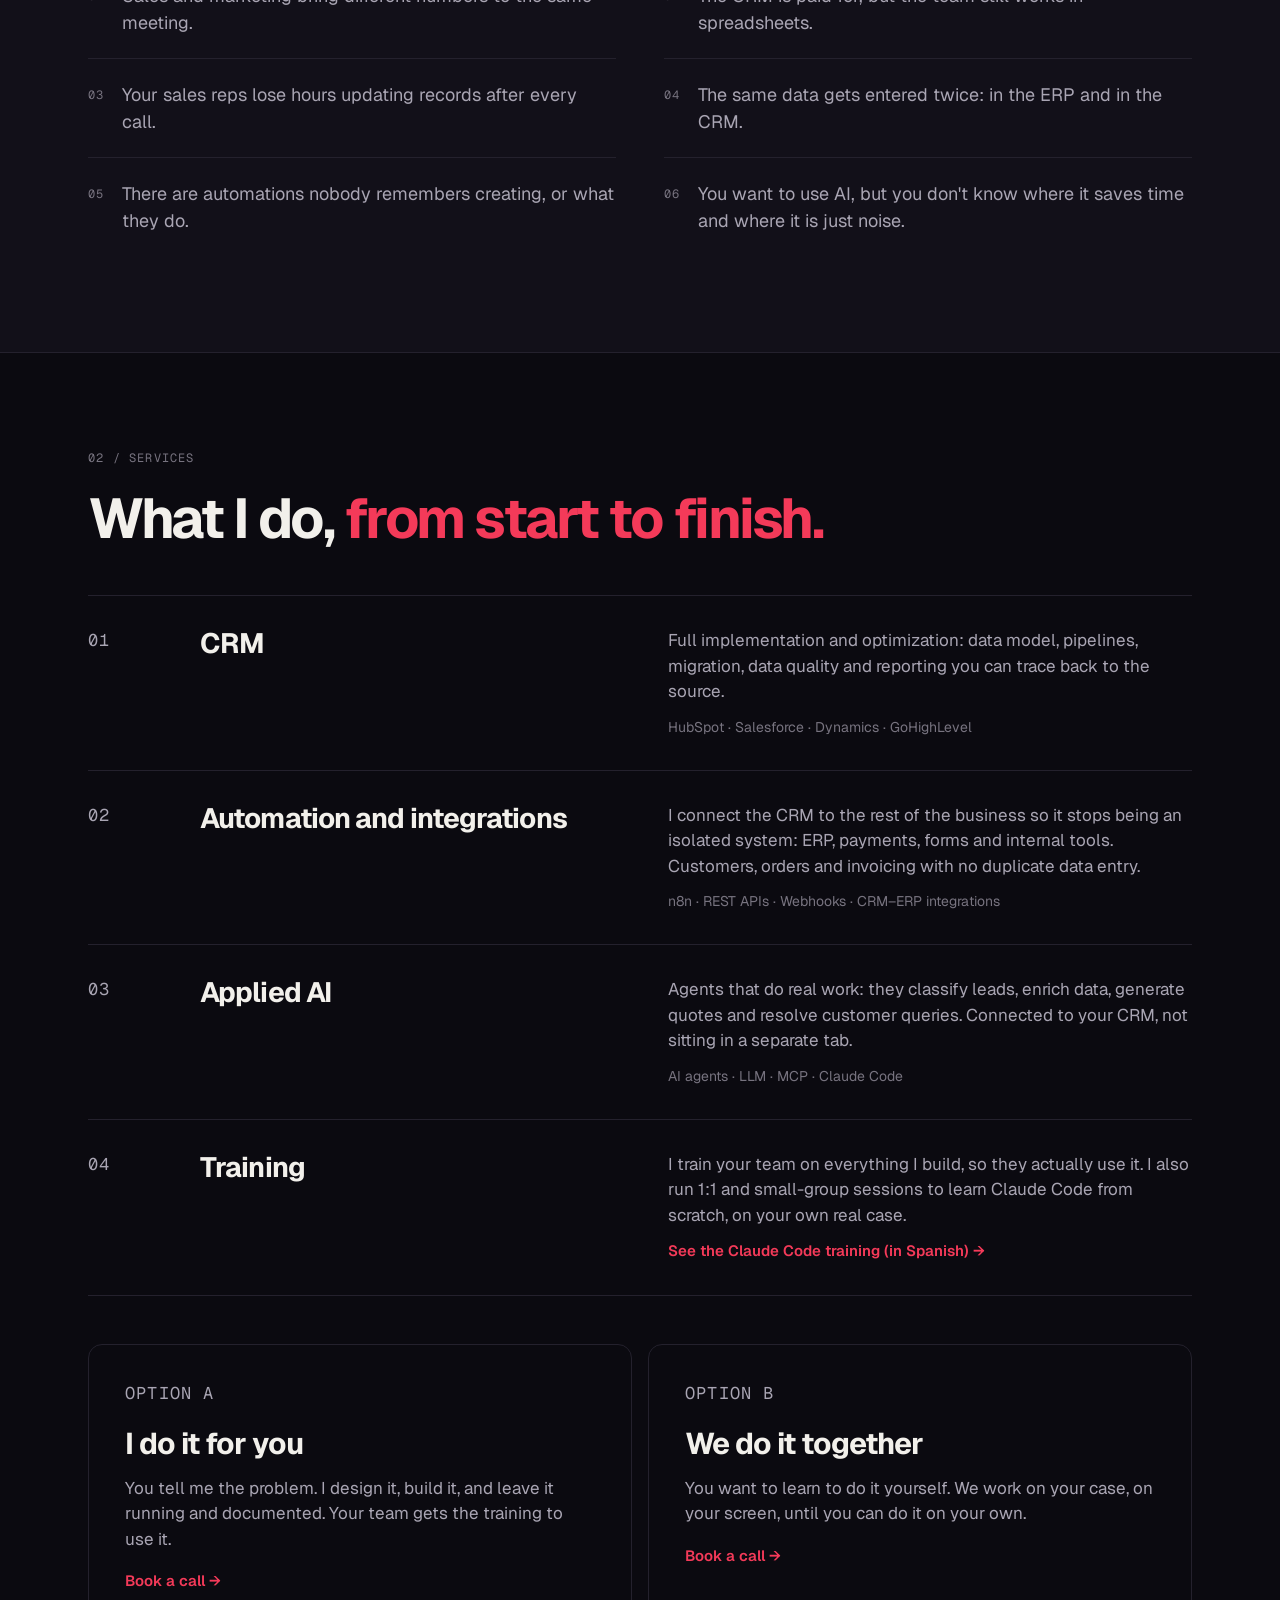
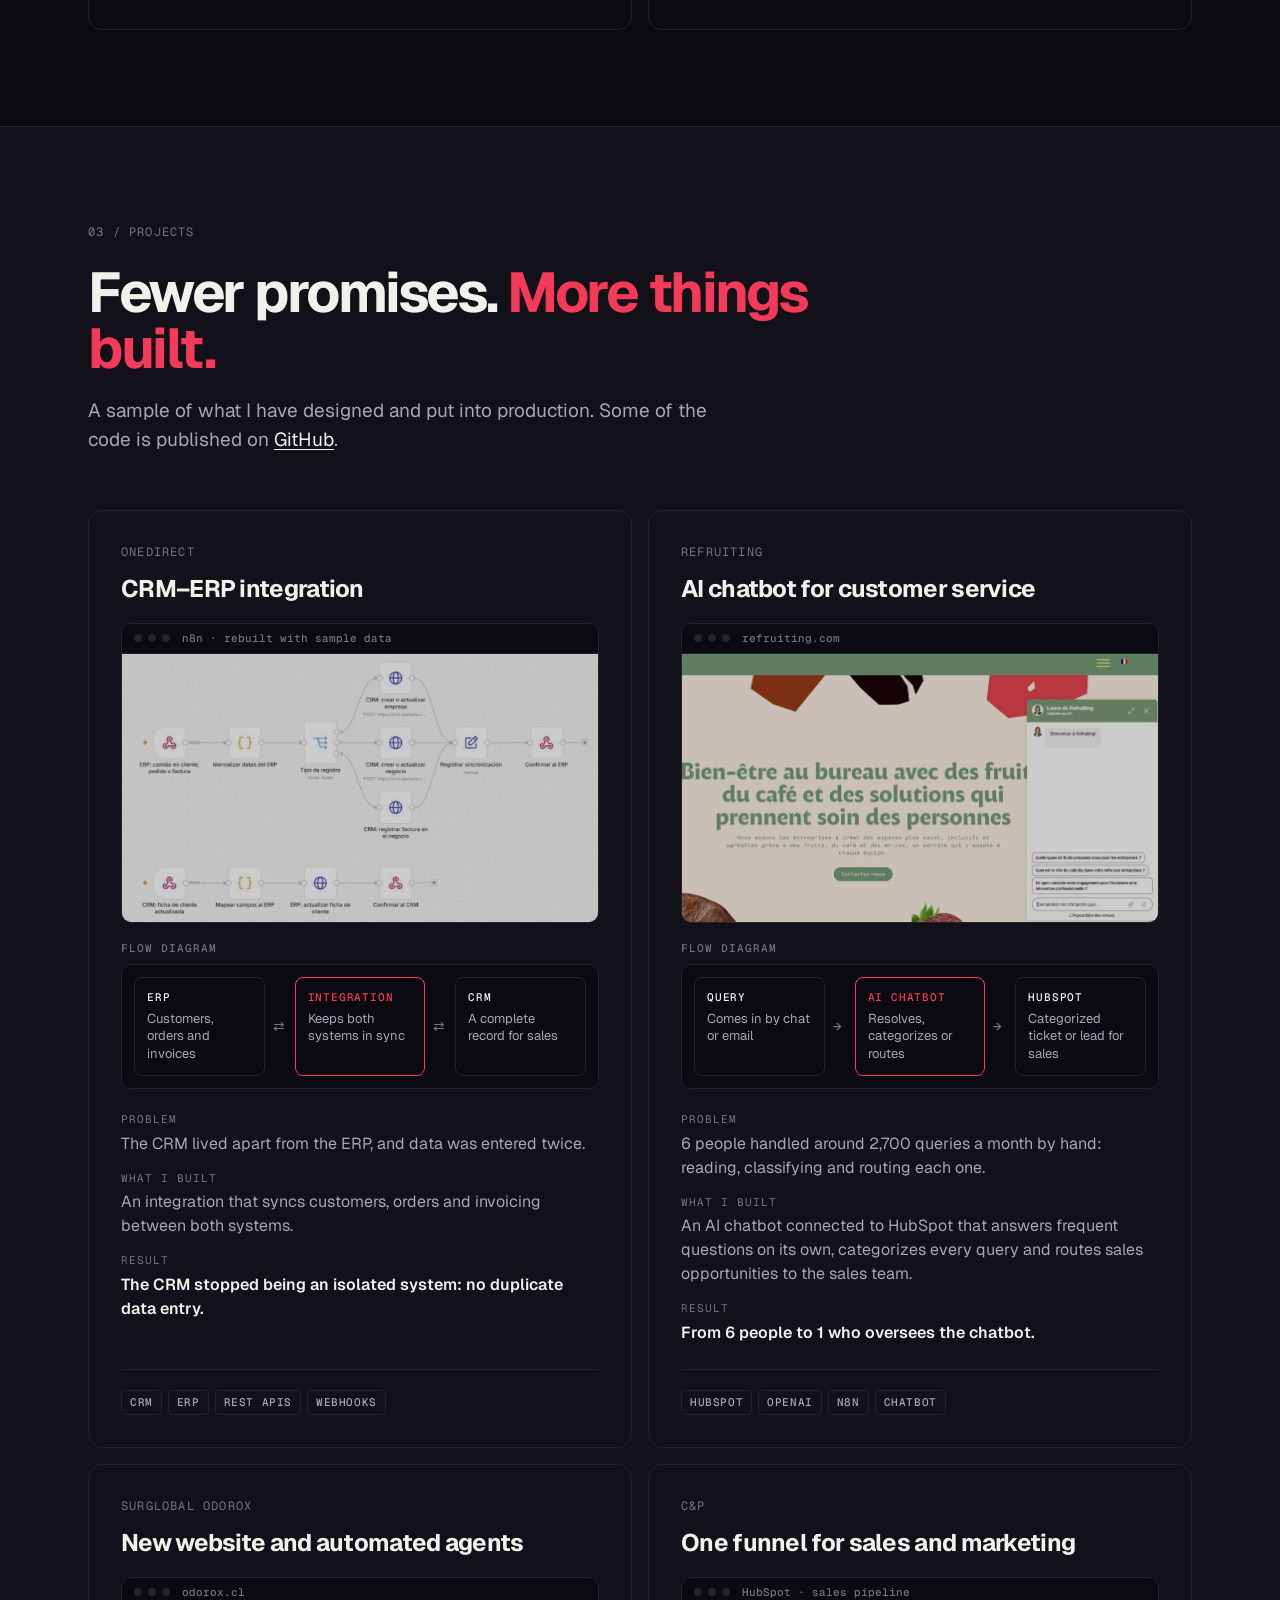
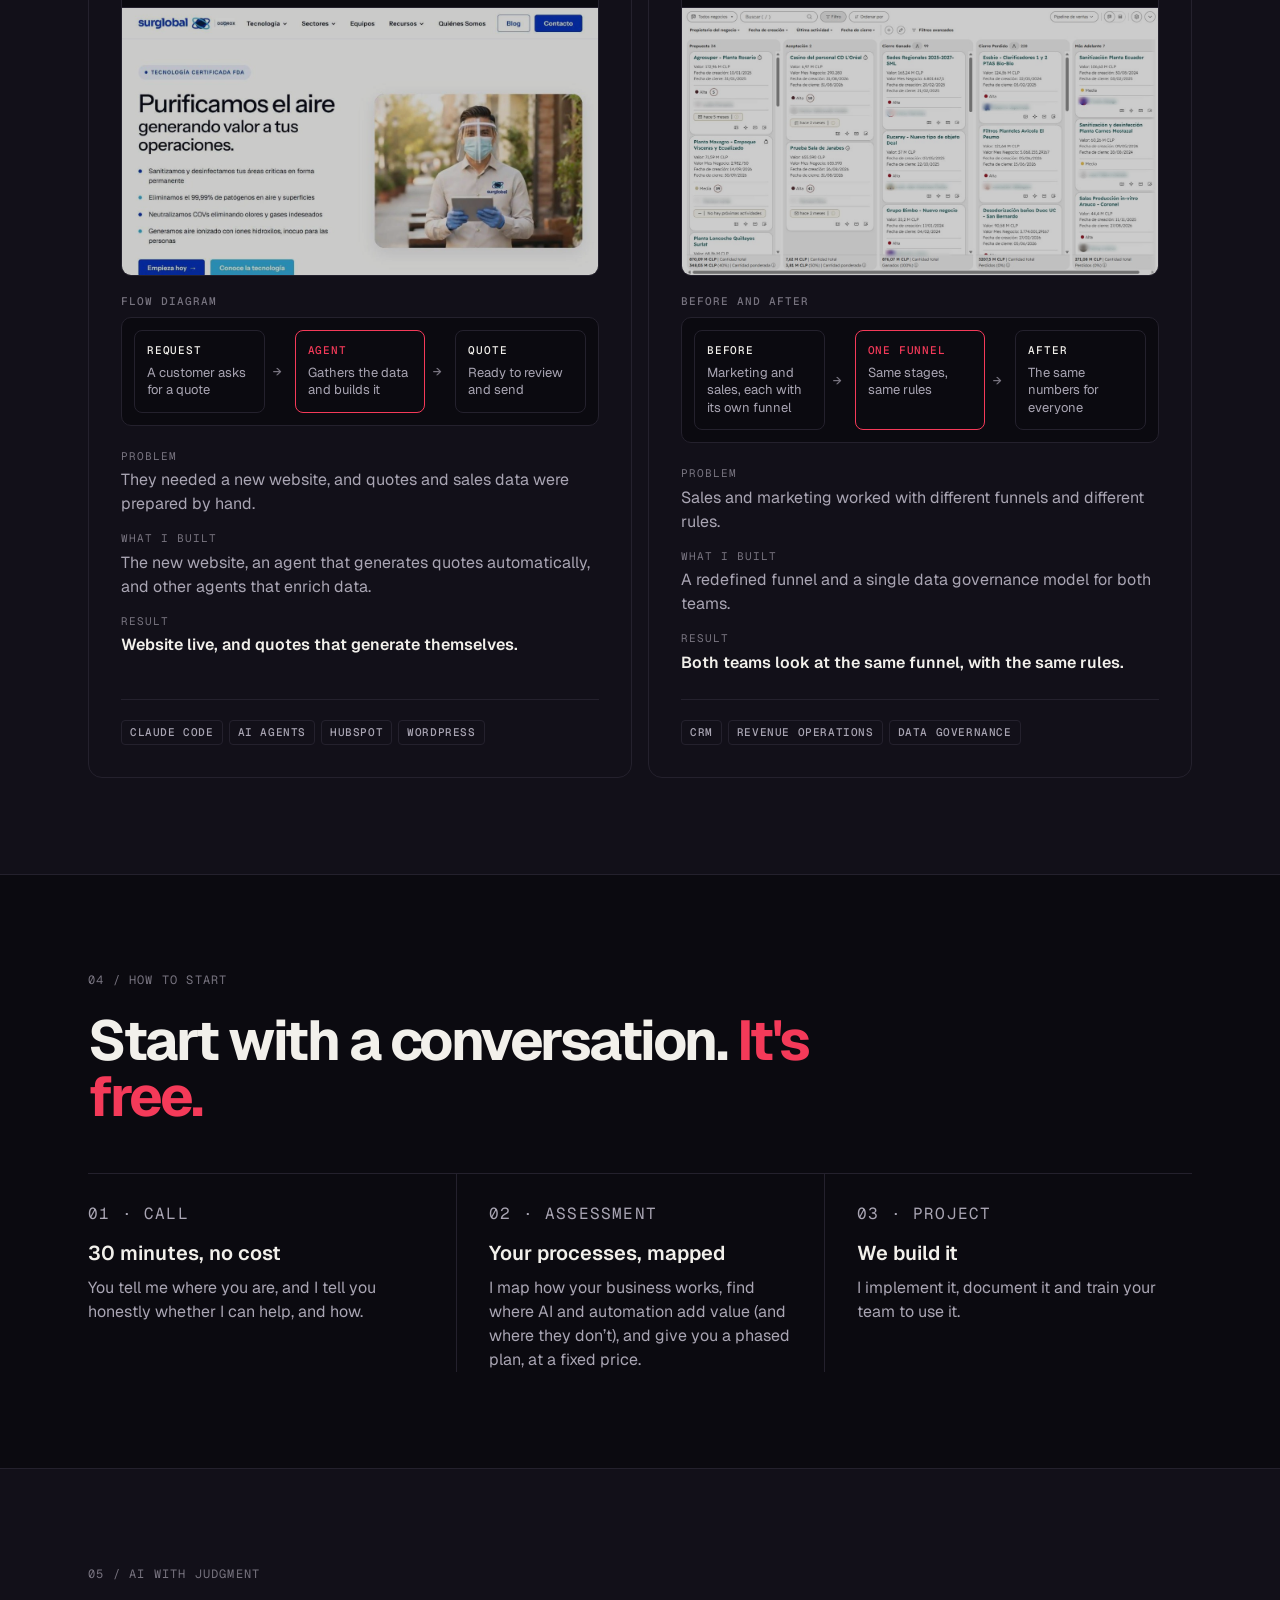
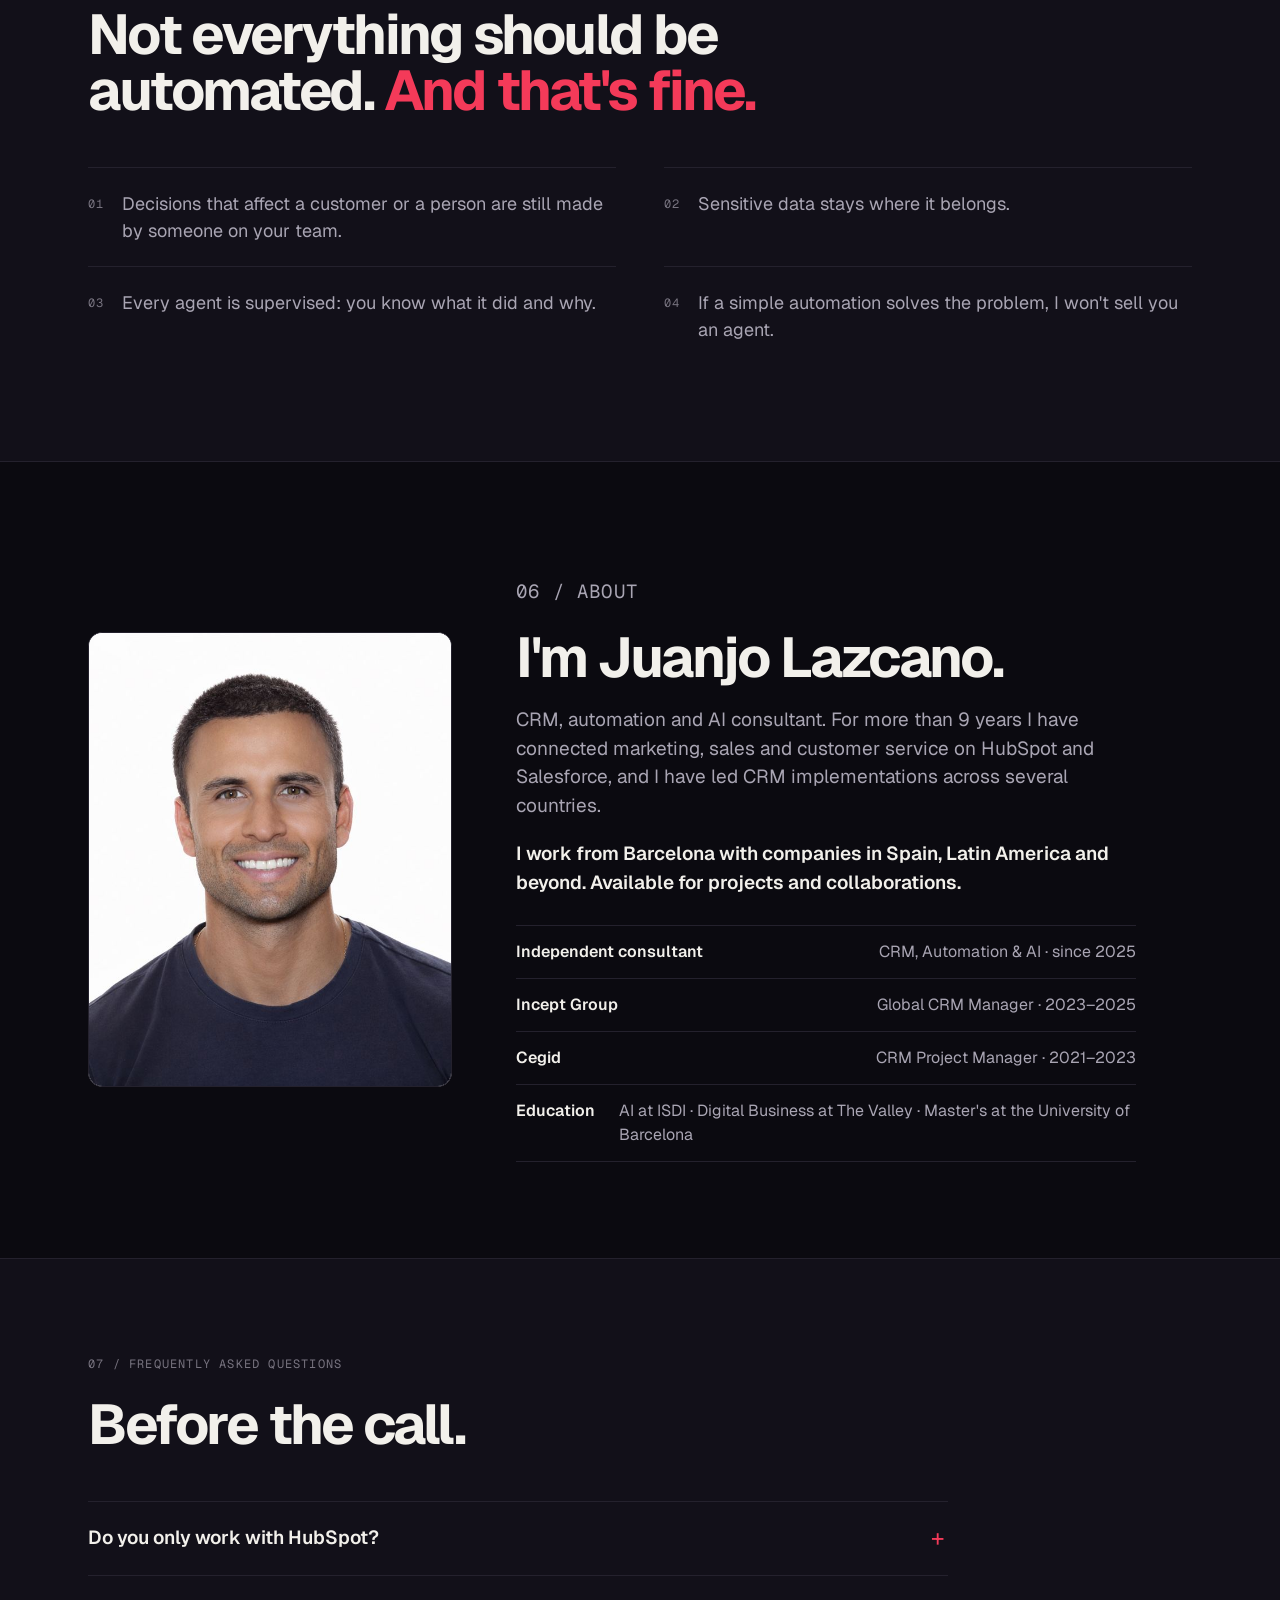
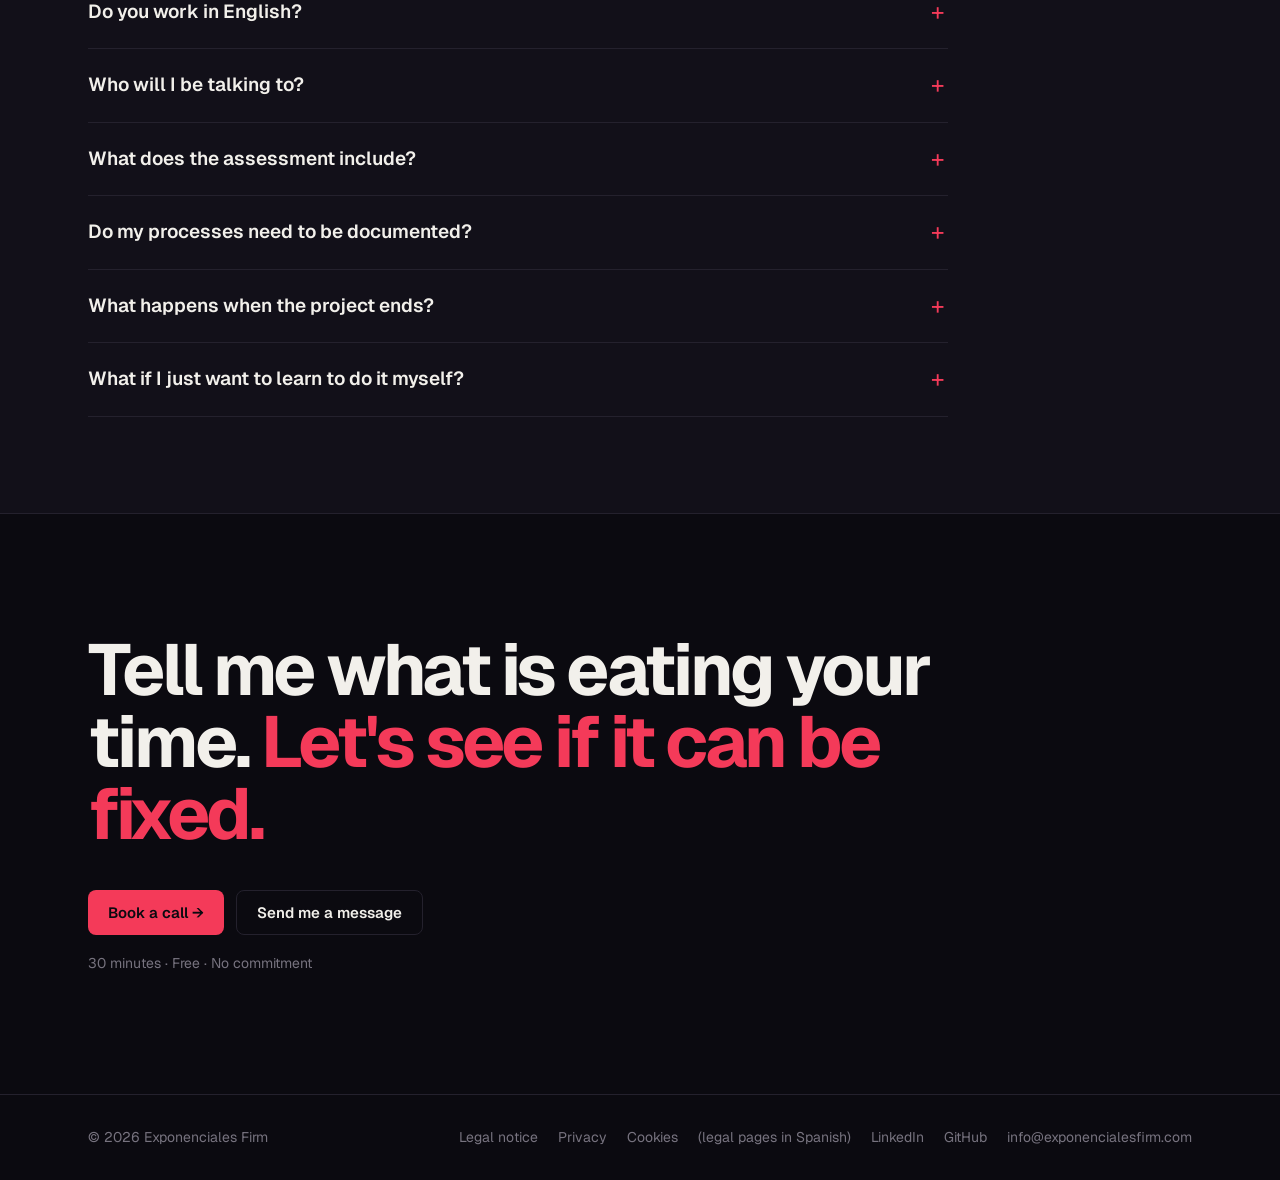
==== commit 11bc98e1: "Español neutro (sin costo, presupuesto, sin 'calzar'/'acomodar'), cifra 6 → 1 de Refruiting en el he" ====
--- a/en/index.html
+++ b/en/index.html
@@ -275,7 +275,7 @@
    "@type": "Person",
    "@id": "https://exponencialesfirm.com/#juanjo",
    "name": "Juanjo Lazcano",
-   "alternateName": "Juan José Lazcano",
+   "alternateName": "Juan JosÃ© Lazcano",
    "jobTitle": "CRM, Automation & AI Consultant",
    "url": "https://exponencialesfirm.com/en/",
    "image": "https://exponencialesfirm.com/juanjo-lazcano.jpg",
@@ -336,7 +336,7 @@
      "name": "What does the assessment include?",
      "acceptedAnswer": {
       "@type": "Answer",
-      "text": "Four deliverables:1) Your processes mapped in BPMN, the standard notation for business processes.2) The improvement opportunities: where an automation, an AI agent or a change of tool makes sense, and where it doesn’t.3) A security recommendation for each opportunity, so it can be implemented without opening new risks.4) A roadmap in 3 to 4 phases: what to do this month, next month and the ones after.With that, you decide. If you want me to implement it, we start from that roadmap."
+      "text": "Four deliverables: 1) Your processes mapped in BPMN, the standard notation for business processes. 2) The improvement opportunities: where an automation, an AI agent or a change of tool makes sense, and where it doesn’t. 3) A security recommendation for each opportunity, so it can be implemented without opening new risks. 4) A roadmap in 3 to 4 phases: what to do this month, next month and the ones after. With that, you decide. If you want me to implement it, we start from that roadmap."
      }
     },
     {
@@ -398,7 +398,7 @@
 
   <div class="stats">
     <div><b>9+ years</b><p>connecting marketing, sales and customer service on the CRM</p></div>
-    <div><b>12+ clients</b><p>as an independent consultant, training their teams</p></div>
+    <div><b>6 → 1</b><p>people to handle 2,700 queries a month, with an AI chatbot</p></div>
     <div><b>−20%</b><p>shorter sales cycle after redesigning a sales pipeline</p></div>
   </div>
 
@@ -718,7 +718,7 @@
         if (!/^[^\s@]+@[^\s@]+\.[^\s@]{2,}$/.test(String(d.get('email')).trim())) { avisar(f.dataset.correo, 'error'); return; }
         if (!f.querySelector('[name=acepto]').checked) { avisar(f.dataset.acepta, 'error'); return; }
 
-        var datos = { tipo: f.dataset.prefijo ? 'lista_espera' : 'contacto', pagina: location.href };
+        var datos = { tipo: f.dataset.prefijo ? 'lista_espera' : 'contacto', pagina: location.href, referente: document.referrer || '' };
         ['firstname', 'lastname', 'email', 'phone', 'message'].forEach(function (n) {
           var v = String(d.get(n) || '').trim();
           if (v) datos[n] = v;
